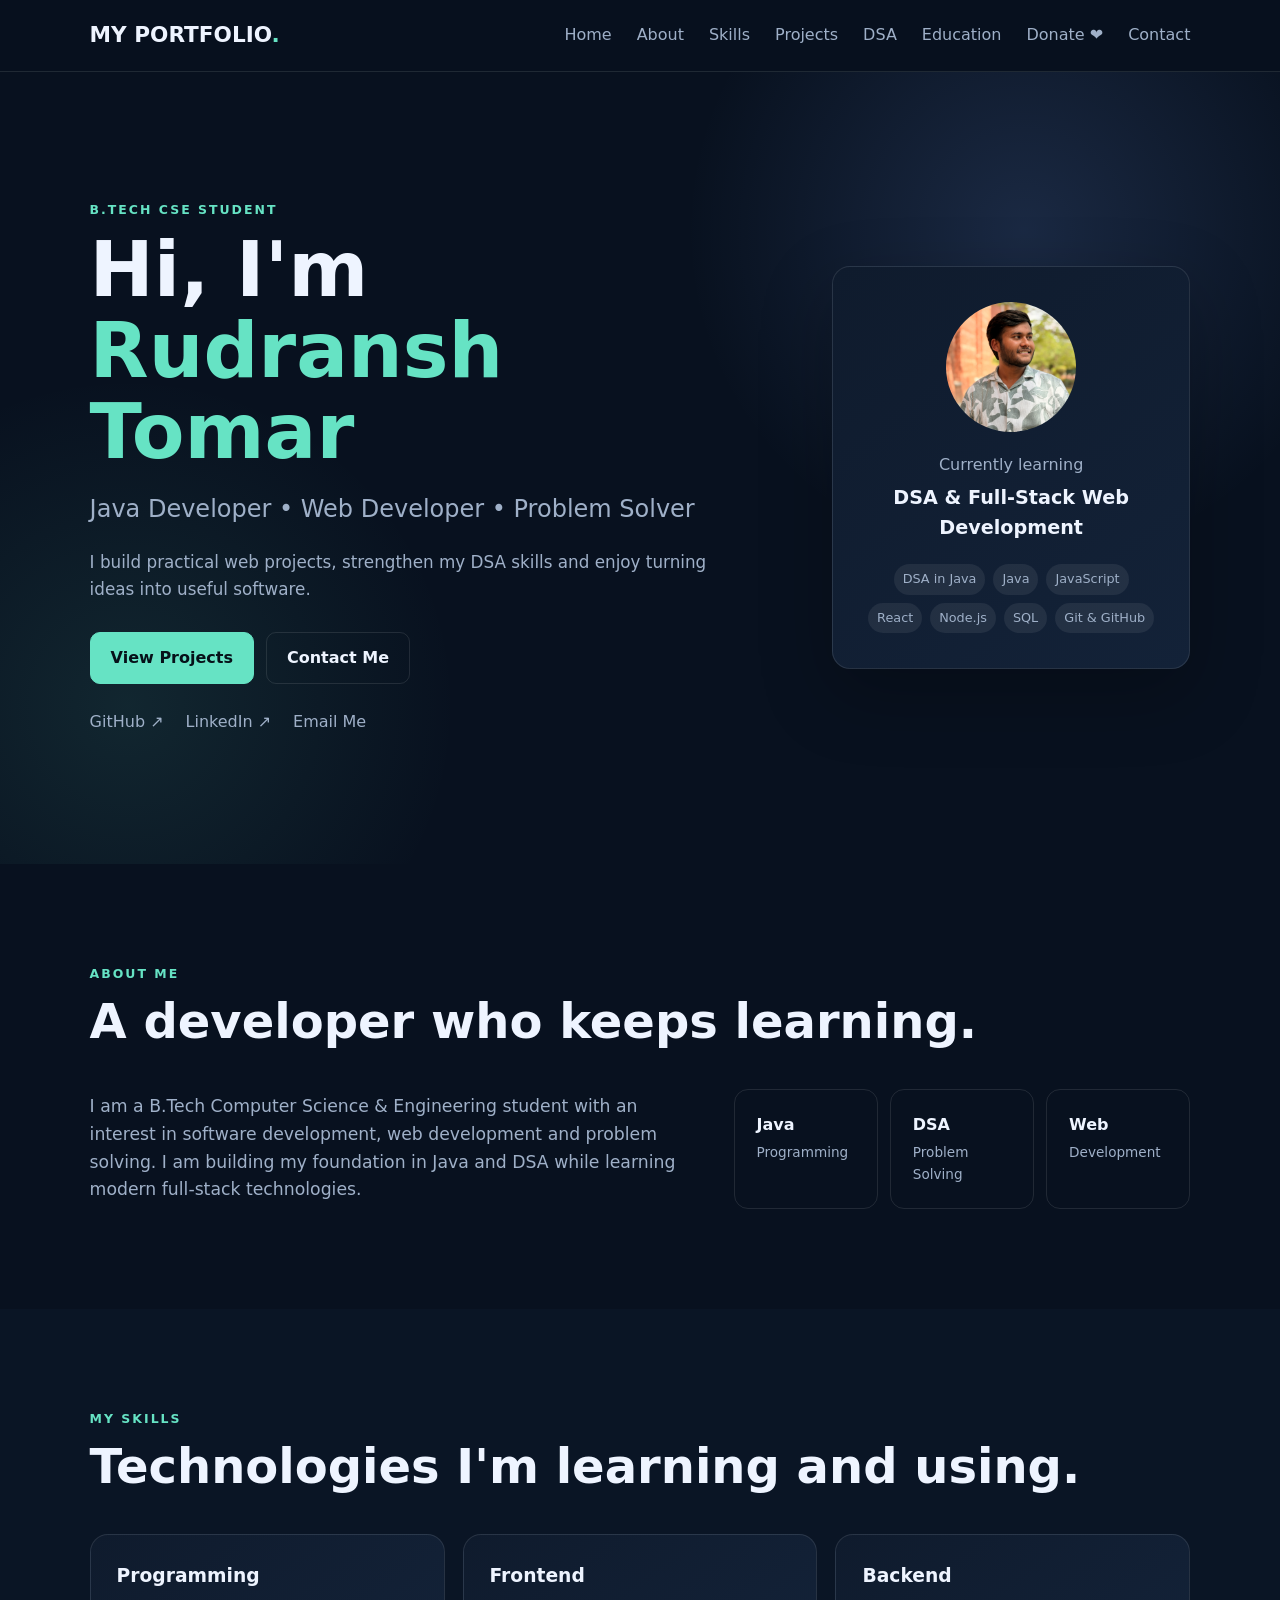
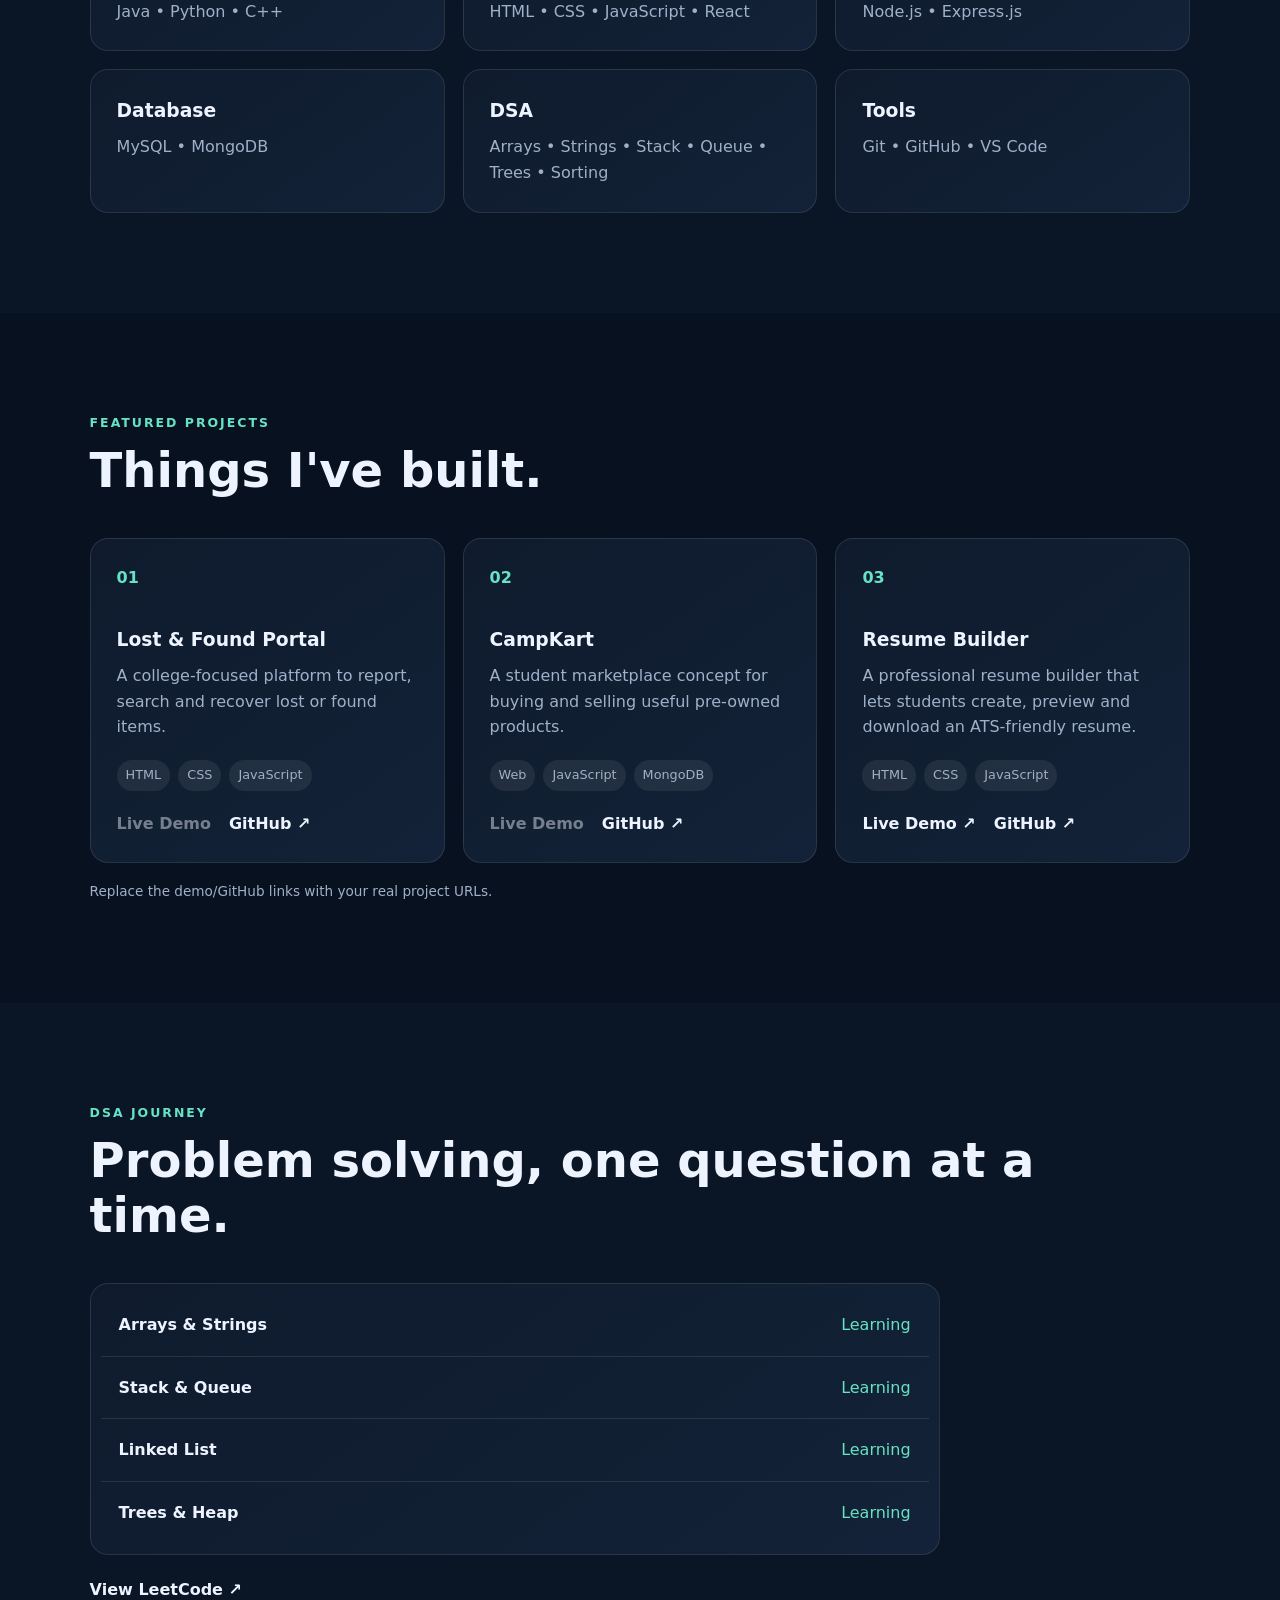
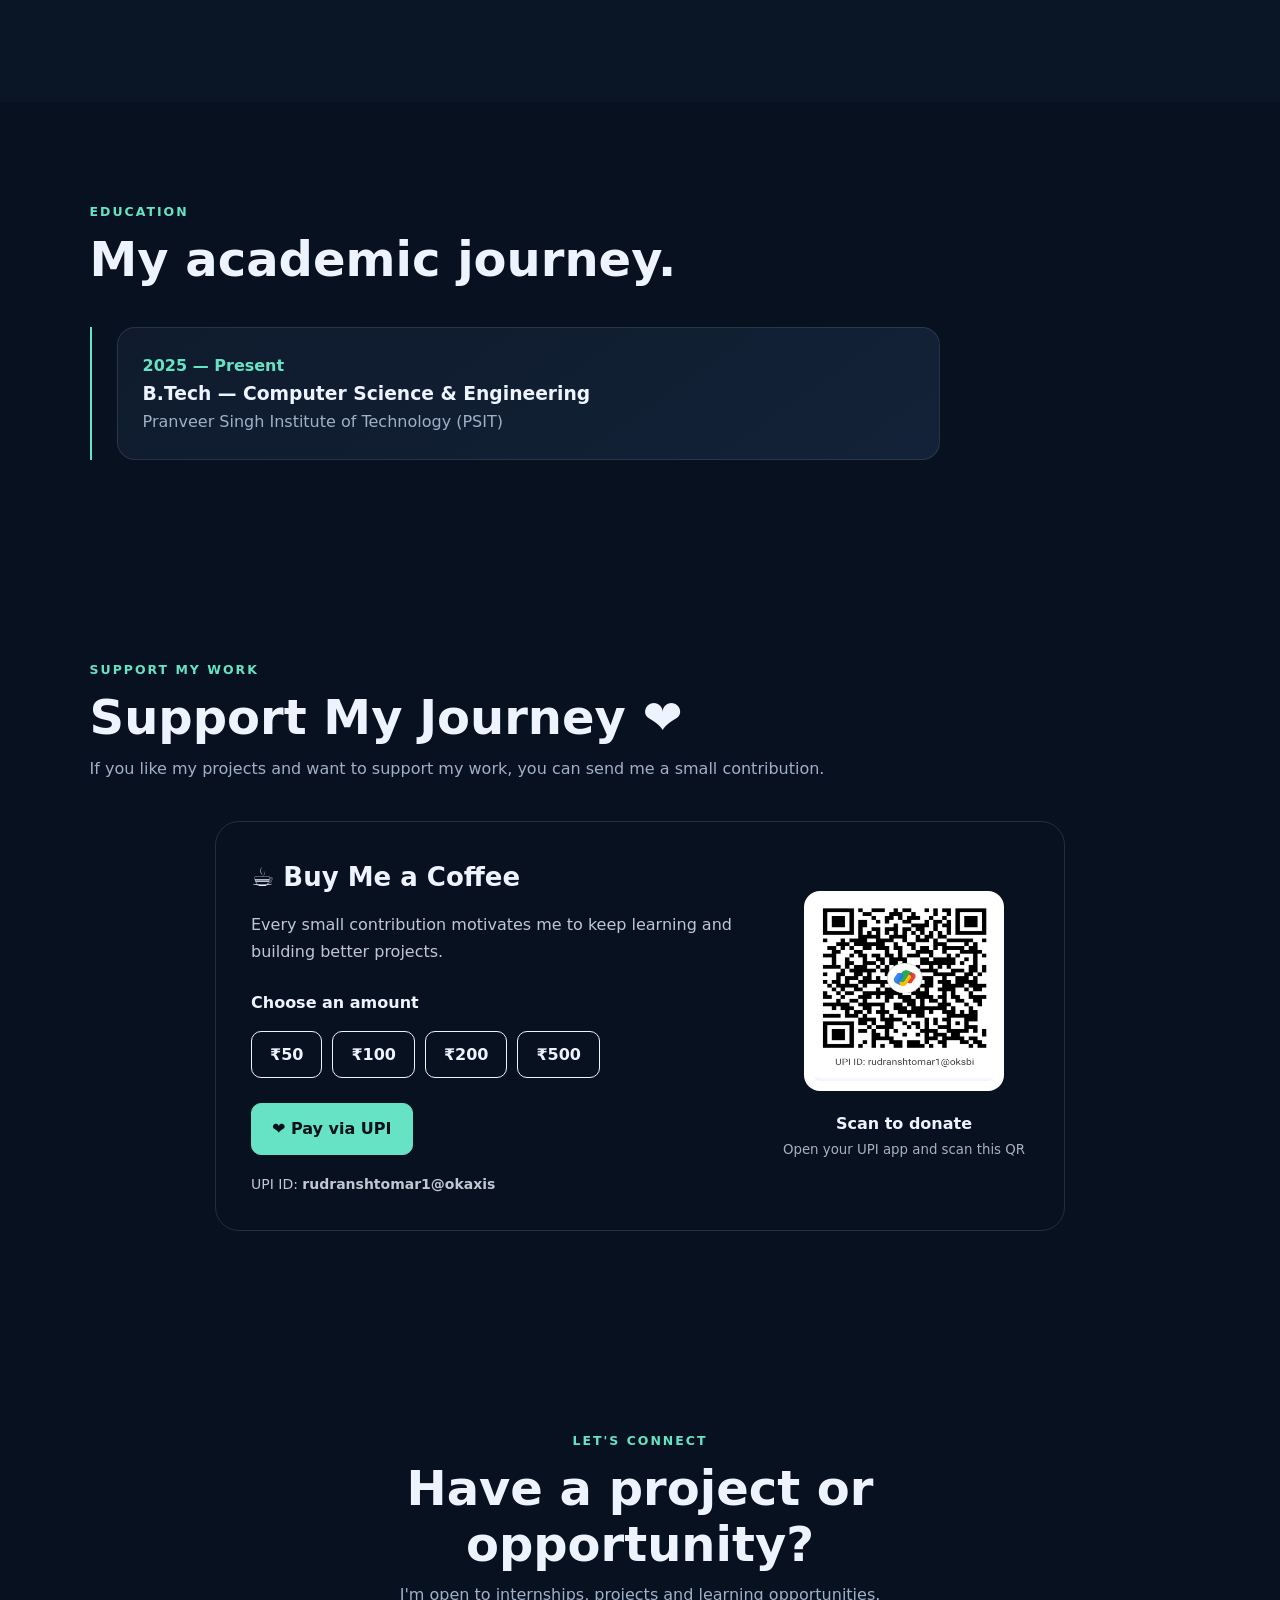
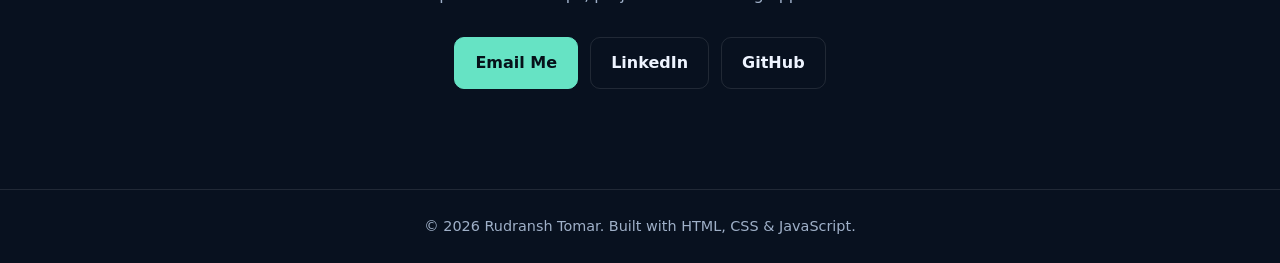
==== index.html @ ca568c41 "Update index.html update portfolio" ====
<!DOCTYPE html>
<html lang="en">

<head>
  <meta charset="UTF-8">
  <meta name="viewport" content="width=device-width, initial-scale=1.0">
  <title>Rudransh Tomar | CSE Student & Web Developer</title>
  <meta name="description"
    content="Rudransh Tomar - CSE student, Java programmer and aspiring full-stack web developer.">
  <link rel="stylesheet" href="style.css">
</head>

<body>
  <header class="navbar">
    <a class="logo" href="#home">MY PORTFOLIO<span>.</span></a>
    <button class="menu-btn" id="menuBtn" aria-label="Toggle menu">☰</button>
    <nav id="nav">
      <a href="#home">Home</a>
      <a href="#about">About</a>
      <a href="#skills">Skills</a>
      <a href="#projects">Projects</a>
      <a href="#dsa">DSA</a>
      <a href="#education">Education</a>
      <a href="#donate">Donate ❤️</a>
      <a href="#contact">Contact</a>
    </nav>
  </header>

  <main>
    <section id="home" class="hero">
      <div class="hero-content">
        <p class="eyebrow">B.Tech CSE Student</p>
        <h1>Hi, I'm <span>Rudransh Tomar</span></h1>
        <h2>Java Developer • Web Developer • Problem Solver</h2>
        <p class="hero-text">
          I build practical web projects, strengthen my DSA skills and enjoy turning ideas into useful software.
        </p>
        <div class="buttons">
          <a class="btn primary" href="#projects">View Projects</a>
          <a class="btn secondary" href="#contact">Contact Me</a>
        </div>
        <div class="socials">
          <a href="https://github.com/Rudranshtomar" target="_blank" rel="noopener">GitHub ↗</a>
          <a href="https://www.linkedin.com/in/rudransh-tomar-51a452392/" target="_blank" rel="noopener">LinkedIn ↗</a>
          <a href="mailto:2k25cse2510582@gmail.com">Email Me</a>
        </div>
      </div>
      <div class="hero-card">
        <div class="avatar">
          <img src="raj.JPG" alt="Rudransh Tomar">
        </div>

        <p>Currently learning</p>
        <strong>DSA & Full-Stack Web Development</strong>

        <div class="mini-tags">
          <span>DSA in Java</span>
          <span>Java</span>
          <span>JavaScript</span>
          <span>React</span>
          <span>Node.js</span>
          <span>SQL</span>
          <span>Git & GitHub</span>
        </div>
    </section>

    <section id="about" class="section">
      <div class="section-title">
        <p class="eyebrow">About Me</p>
        <h2>A developer who keeps learning.</h2>
      </div>
      <div class="about-grid">
        <p>
          I am a B.Tech Computer Science & Engineering student with an interest in software development,
          web development and problem solving. I am building my foundation in Java and DSA while learning
          modern full-stack technologies.
        </p>
        <div class="stats">
          <div><strong>Java</strong><span>Programming</span></div>
          <div><strong>DSA</strong><span>Problem Solving</span></div>
          <div><strong>Web</strong><span>Development</span></div>
        </div>
      </div>
    </section>

    <section id="skills" class="section alt">
      <div class="section-title">
        <p class="eyebrow">My Skills</p>
        <h2>Technologies I'm learning and using.</h2>
      </div>
      <div class="skill-grid">
        <article class="skill-card">
          <h3>Programming</h3>
          <p>Java • Python • C++</p>
        </article>
        <article class="skill-card">
          <h3>Frontend</h3>
          <p>HTML • CSS • JavaScript • React</p>
        </article>
        <article class="skill-card">
          <h3>Backend</h3>
          <p>Node.js • Express.js</p>
        </article>
        <article class="skill-card">
          <h3>Database</h3>
          <p>MySQL • MongoDB</p>
        </article>
        <article class="skill-card">
          <h3>DSA</h3>
          <p>Arrays • Strings • Stack • Queue • Trees • Sorting</p>
        </article>
        <article class="skill-card">
          <h3>Tools</h3>
          <p>Git • GitHub • VS Code</p>
        </article>
      </div>
    </section>

    <section id="projects" class="section">
      <div class="section-title">
        <p class="eyebrow">Featured Projects</p>
        <h2>Things I've built.</h2>
      </div>
      <div class="project-grid">
        <article class="project-card">
          <div class="project-number">01</div>
          <h3>Lost & Found Portal</h3>
          <p>A college-focused platform to report, search and recover lost or found items.</p>
          <div class="tags"><span>HTML</span><span>CSS</span><span>JavaScript</span></div>
          <div class="project-links"><a href="#" class="disabled-link">Live Demo</a><a href="https://github.com/"
              target="_blank">GitHub ↗</a></div>
        </article>
        <article class="project-card">
          <div class="project-number">02</div>
          <h3>CampKart</h3>
          <p>A student marketplace concept for buying and selling useful pre-owned products.</p>
          <div class="tags"><span>Web</span><span>JavaScript</span><span>MongoDB</span></div>
          <div class="project-links"><a href="#" class="disabled-link">Live Demo</a><a href="https://github.com/"
              target="_blank">GitHub ↗</a></div>
        </article>
        <article class="project-card">
          <div class="project-number">03</div>
          <h3>Resume Builder</h3>
          <p>
            A professional resume builder that lets students create,
            preview and download an ATS-friendly resume.
          </p>
          <div class="tags">
            <span>HTML</span>
            <span>CSS</span>
            <span>JavaScript</span>
          </div>
          <div class="project-links">
            <a href="resume-builder/index.html" target="_blank">
              Live Demo ↗
            </a>
            <a href="https://github.com/Rudranshtomar/resume-builder/settings/pages" target="_blank" rel="noopener">
              GitHub ↗
            </a>
          </div>
        </article>
      </div>
      <p class="hint">Replace the demo/GitHub links with your real project URLs.</p>
    </section>

    <section id="dsa" class="section alt">
      <div class="section-title">
        <p class="eyebrow">DSA Journey</p>
        <h2>Problem solving, one question at a time.</h2>
      </div>
      <div class="dsa-box">
        <div class="dsa-item"><strong>Arrays & Strings</strong><span>Learning</span></div>
        <div class="dsa-item"><strong>Stack & Queue</strong><span>Learning</span></div>
        <div class="dsa-item"><strong>Linked List</strong><span>Learning</span></div>
        <div class="dsa-item"><strong>Trees & Heap</strong><span>Learning</span></div>
      </div>
      <a class="text-link" href="https://leetcode.com/" target="_blank" rel="noopener">View LeetCode ↗</a>
    </section>

    <section id="education" class="section">
      <div class="section-title">
        <p class="eyebrow">Education</p>
        <h2>My academic journey.</h2>
      </div>
      <div class="timeline">
        <div class="timeline-card">
          <span>2025 — Present</span>
          <h3>B.Tech — Computer Science & Engineering</h3>
          <p>Pranveer Singh Institute of Technology (PSIT)</p>
        </div>
      </div>
    </section>
    <section id="donate" class="section donate-section">
  <div class="section-title">
    <p class="eyebrow">Support My Work</p>
    <h2>Support My Journey ❤️</h2>
    <p>
      If you like my projects and want to support my work,
      you can send me a small contribution.
    </p>
  </div>

  <div class="donate-card">

    <div class="donate-content">
      <h3>☕ Buy Me a Coffee</h3>

      <p class="donate-message">
        Every small contribution motivates me to keep learning
        and building better projects.
      </p>

      <p class="amount-title">Choose an amount</p>

      <div class="amount-buttons">
        <a href="upi://pay?pa=rudranshtomar1@okaxis&pn=Rudransh%20Tomar&am=50&cu=INR">₹50</a>

        <a href="upi://pay?pa=rudranshtomar1@okaxis&pn=Rudransh%20Tomar&am=100&cu=INR">₹100</a>

        <a href="upi://pay?pa=rudranshtomar1@okaxis&pn=Rudransh%20Tomar&am=200&cu=INR">₹200</a>

        <a href="upi://pay?pa=rudranshtomar1@okaxis&pn=Rudransh%20Tomar&am=500&cu=INR">₹500</a>
      </div>

      <a class="btn primary donate-main"
         href="upi://pay?pa=rudranshtomar1@okaxis&pn=Rudransh%20Tomar&cu=INR">
        ❤️ Pay via UPI
      </a>

      <p class="upi-text">
        UPI ID:
        <strong>rudranshtomar1@okaxis</strong>
      </p>
    </div>

    <div class="qr-container">
      <img src="qr.png" alt="Rudransh Tomar UPI QR Code">

      <p>Scan to donate</p>
      <small>Open your UPI app and scan this QR</small>
    </div>

  </div>
</section>
    <section id="contact" class="section contact">
      <div class="section-title">
        <p class="eyebrow">Let's Connect</p>
        <h2>Have a project or opportunity?</h2>
        <p>I'm open to internships, projects and learning opportunities.</p>
      </div>
      <div class="contact-buttons">
        <a class="btn primary" href="mailto:2k25cse2510582@gmail.com">Email Me</a>
        <a class="btn secondary" href="https://www.linkedin.com/in/rudransh-tomar-51a452392/" target="_blank"
          rel="noopener">LinkedIn</a>
        <a class="btn secondary" href="https://github.com/Rudranshtomar" target="_blank" rel="noopener">GitHub</a>
      </div>
    </section>
  </main>

  <footer>
    <p>© <span id="year"></span> Rudransh Tomar. Built with HTML, CSS & JavaScript.</p>
  </footer>

  <script src="script.js"></script>
</body>

</html>
---- style.css ----
* {
  margin: 0;
  padding: 0;
  box-sizing: border-box;
}

:root {
  --bg: #08111f;
  --surface: #0f1b2d;
  --surface-2: #132238;
  --text: #eef4ff;
  --muted: #9fb0c8;
  --accent: #66e3c4;
  --accent-2: #7aa7ff;
  --border: rgba(255,255,255,.10);
}

html { scroll-behavior: smooth; }

body {
  font-family: Inter, system-ui, -apple-system, Segoe UI, Roboto, Arial, sans-serif;
  background: var(--bg);
  color: var(--text);
  line-height: 1.6;
}

a { color: inherit; text-decoration: none; }

.navbar {
  position: sticky;
  top: 0;
  z-index: 10;
  display: flex;
  justify-content: space-between;
  align-items: center;
  padding: 18px 7%;
  background: rgba(8,17,31,.86);
  backdrop-filter: blur(12px);
  border-bottom: 1px solid var(--border);
}

.logo {
  font-size: 1.35rem;
  font-weight: 800;
}
.logo span { color: var(--accent); }

nav { display: flex; gap: 25px; }
nav a, .socials a { color: var(--muted); transition: .2s; }
nav a:hover, .socials a:hover, .text-link:hover { color: var(--accent); }

.menu-btn {
  display: none;
  border: 0;
  background: none;
  color: var(--text);
  font-size: 1.5rem;
}

.hero {
  min-height: 88vh;
  padding: 90px 7%;
  display: grid;
  grid-template-columns: 1.5fr .8fr;
  gap: 70px;
  align-items: center;
  background:
    radial-gradient(circle at 80% 20%, rgba(122,167,255,.16), transparent 28%),
    radial-gradient(circle at 10% 80%, rgba(102,227,196,.10), transparent 25%);
}

.eyebrow {
  color: var(--accent);
  text-transform: uppercase;
  letter-spacing: 2px;
  font-size: .78rem;
  font-weight: 800;
  margin-bottom: 10px;
}

h1 {
  font-size: clamp(2.7rem, 6vw, 5.5rem);
  line-height: 1.05;
  margin-bottom: 18px;
}
h1 span { color: var(--accent); }

.hero h2 {
  font-size: clamp(1.1rem, 2vw, 1.5rem);
  color: var(--muted);
  font-weight: 500;
}
.hero-text {
  max-width: 650px;
  color: var(--muted);
  margin: 20px 0 30px;
  font-size: 1.05rem;
}

.buttons, .contact-buttons, .socials {
  display: flex;
  flex-wrap: wrap;
  gap: 12px;
}

.btn {
  display: inline-block;
  padding: 12px 20px;
  border-radius: 10px;
  font-weight: 750;
  border: 1px solid var(--border);
}
.primary {
  background: var(--accent);
  color: #061119;
  border-color: var(--accent);
}
.secondary { background: transparent; }
.btn:hover { transform: translateY(-2px); }

.socials { margin-top: 25px; gap: 22px; }

.hero-card, .skill-card, .project-card, .timeline-card, .dsa-box {
  background: linear-gradient(145deg, var(--surface), var(--surface-2));
  border: 1px solid var(--border);
  border-radius: 18px;
}

.hero-card {
  padding: 35px;
  text-align: center;
  box-shadow: 0 25px 70px rgba(0,0,0,.25);
}
.avatar {
    width: 130px;
    height: 130px;
    margin: 0 auto 20px;
    border-radius: 50%;
    overflow: hidden;
}

.avatar img {
    width: 100%;
    height: 100%;
    object-fit: cover;
    display: block;
}
.hero-card p { color: var(--muted); }
.hero-card strong { display: block; margin: 5px 0 20px; font-size: 1.2rem; }

.mini-tags, .tags { display: flex; flex-wrap: wrap; gap: 8px; }
.mini-tags { justify-content: center; }
.mini-tags span, .tags span {
  padding: 5px 9px;
  border-radius: 999px;
  background: rgba(255,255,255,.07);
  color: var(--muted);
  font-size: .8rem;
}

.section {
  padding: 100px 7%;
  max-width: 1400px;
  margin: auto;
}
.alt {
  max-width: none;
  background: #0a1525;
}
.section-title { margin-bottom: 40px; }
.section-title h2 { font-size: clamp(2rem, 4vw, 3rem); line-height: 1.15; }
.section-title > p:last-child { color: var(--muted); margin-top: 10px; }

.about-grid {
  display: grid;
  grid-template-columns: 1.3fr 1fr;
  gap: 50px;
  align-items: center;
}
.about-grid > p { color: var(--muted); font-size: 1.08rem; }
.stats {
  display: grid;
  grid-template-columns: repeat(3,1fr);
  gap: 12px;
}
.stats div {
  padding: 22px;
  border: 1px solid var(--border);
  border-radius: 14px;
}
.stats strong, .stats span { display: block; }
.stats span { color: var(--muted); font-size: .85rem; margin-top: 5px; }

.skill-grid, .project-grid {
  display: grid;
  grid-template-columns: repeat(3,1fr);
  gap: 18px;
}
.skill-card, .project-card { padding: 26px; }
.skill-card h3, .project-card h3 { margin-bottom: 8px; }
.skill-card p, .project-card p { color: var(--muted); }

.project-number {
  color: var(--accent);
  font-weight: 900;
  margin-bottom: 35px;
}
.tags { margin: 20px 0; }
.project-links {
  display: flex;
  gap: 18px;
  font-weight: 700;
}
.project-links a:hover { color: var(--accent); }
.disabled-link { opacity: .45; cursor: not-allowed; }
.hint { color: var(--muted); font-size: .85rem; margin-top: 18px; }

.dsa-box { padding: 10px; max-width: 850px; }
.dsa-item {
  display: flex;
  justify-content: space-between;
  padding: 18px;
  border-bottom: 1px solid var(--border);
}
.dsa-item:last-child { border-bottom: 0; }
.dsa-item span { color: var(--accent); }
.text-link {
  display: inline-block;
  margin-top: 22px;
  font-weight: 800;
}

.timeline { border-left: 2px solid var(--accent); padding-left: 25px; max-width: 850px; }
.timeline-card { padding: 25px; }
.timeline-card span { color: var(--accent); font-weight: 700; }
.timeline-card p { color: var(--muted); }

.contact { text-align: center; }
.contact .section-title { max-width: 700px; margin: 0 auto 30px; }
.contact-buttons { justify-content: center; }

footer {
  text-align: center;
  padding: 25px 7%;
  color: var(--muted);
  border-top: 1px solid var(--border);
  font-size: .9rem;
}

@media (max-width: 850px) {
  .hero, .about-grid { grid-template-columns: 1fr; }
  .hero { padding-top: 65px; }
  .skill-grid, .project-grid { grid-template-columns: 1fr 1fr; }
  nav { gap: 15px; }
}

@media (max-width: 650px) {
  .navbar { padding: 16px 5%; }
  .menu-btn { display: block; }
  nav {
    display: none;
    position: absolute;
    left: 5%;
    right: 5%;
    top: 65px;
    padding: 18px;
    flex-direction: column;
    background: var(--surface);
    border: 1px solid var(--border);
    border-radius: 14px;
  }
  nav.open { display: flex; }
  .hero, .section { padding-left: 5%; padding-right: 5%; }
  .skill-grid, .project-grid, .stats { grid-template-columns: 1fr; }
  h1 { font-size: 3rem; }
}
.donate-box {
  max-width: 600px;
  margin: 30px auto 0;
  padding: 30px;
  text-align: center;
  border: 1px solid rgba(255, 255, 255, 0.1);
  border-radius: 20px;
}

.donate-buttons {
  display: flex;
  justify-content: center;
  gap: 12px;
  flex-wrap: wrap;
  margin: 20px 0;
}

.donate-buttons a {
  text-decoration: none;
  padding: 10px 20px;
  border-radius: 10px;
  border: 1px solid currentColor;
  font-weight: 600;
}

.donate-main {
  display: inline-block;
  margin-top: 10px;
  text-decoration: none;
}

.upi-text {
  margin-top: 20px;
  font-size: 14px;
  opacity: 0.8;
}
.qr {
  width: 200px;
  height: 200px;
  display: block;
  margin: 20px auto;
  border-radius: 12px;
  background: white;
  padding: 10px;
}
/* =========================
   DONATE SECTION
========================= */

.donate-card {
  max-width: 850px;
  margin: 35px auto 0;
  padding: 35px;
  border-radius: 24px;
  display: grid;
  grid-template-columns: 1fr 250px;
  gap: 40px;
  align-items: center;
  border: 1px solid rgba(255, 255, 255, 0.12);
}

.donate-content h3 {
  font-size: 26px;
  margin-bottom: 12px;
}

.donate-message {
  line-height: 1.7;
  opacity: 0.8;
}

.amount-title {
  margin-top: 25px;
  font-weight: 600;
}

.amount-buttons {
  display: flex;
  flex-wrap: wrap;
  gap: 10px;
  margin: 15px 0 20px;
}

.amount-buttons a {
  text-decoration: none;
  padding: 10px 18px;
  border-radius: 10px;
  border: 1px solid currentColor;
  font-weight: 600;
  transition: 0.2s ease;
}

.amount-buttons a:hover {
  transform: translateY(-2px);
}

.donate-main {
  display: inline-block;
  margin-top: 5px;
  text-decoration: none;
}

.upi-text {
  margin-top: 18px;
  font-size: 14px;
  opacity: 0.8;
}

.qr-container {
  text-align: center;
}

.qr-container img {
  width: 200px;
  height: 200px;
  padding: 10px;
  background: white;
  border-radius: 16px;
}

.qr-container p {
  margin-top: 12px;
  font-weight: 600;
}

.qr-container small {
  opacity: 0.7;
}

/* Mobile */
@media (max-width: 700px) {

  .donate-card {
    grid-template-columns: 1fr;
    text-align: center;
    padding: 25px 18px;
  }

  .amount-buttons {
    justify-content: center;
  }

  .qr-container {
    order: -1;
  }

  .donate-main {
    margin-top: 10px;
  }
}
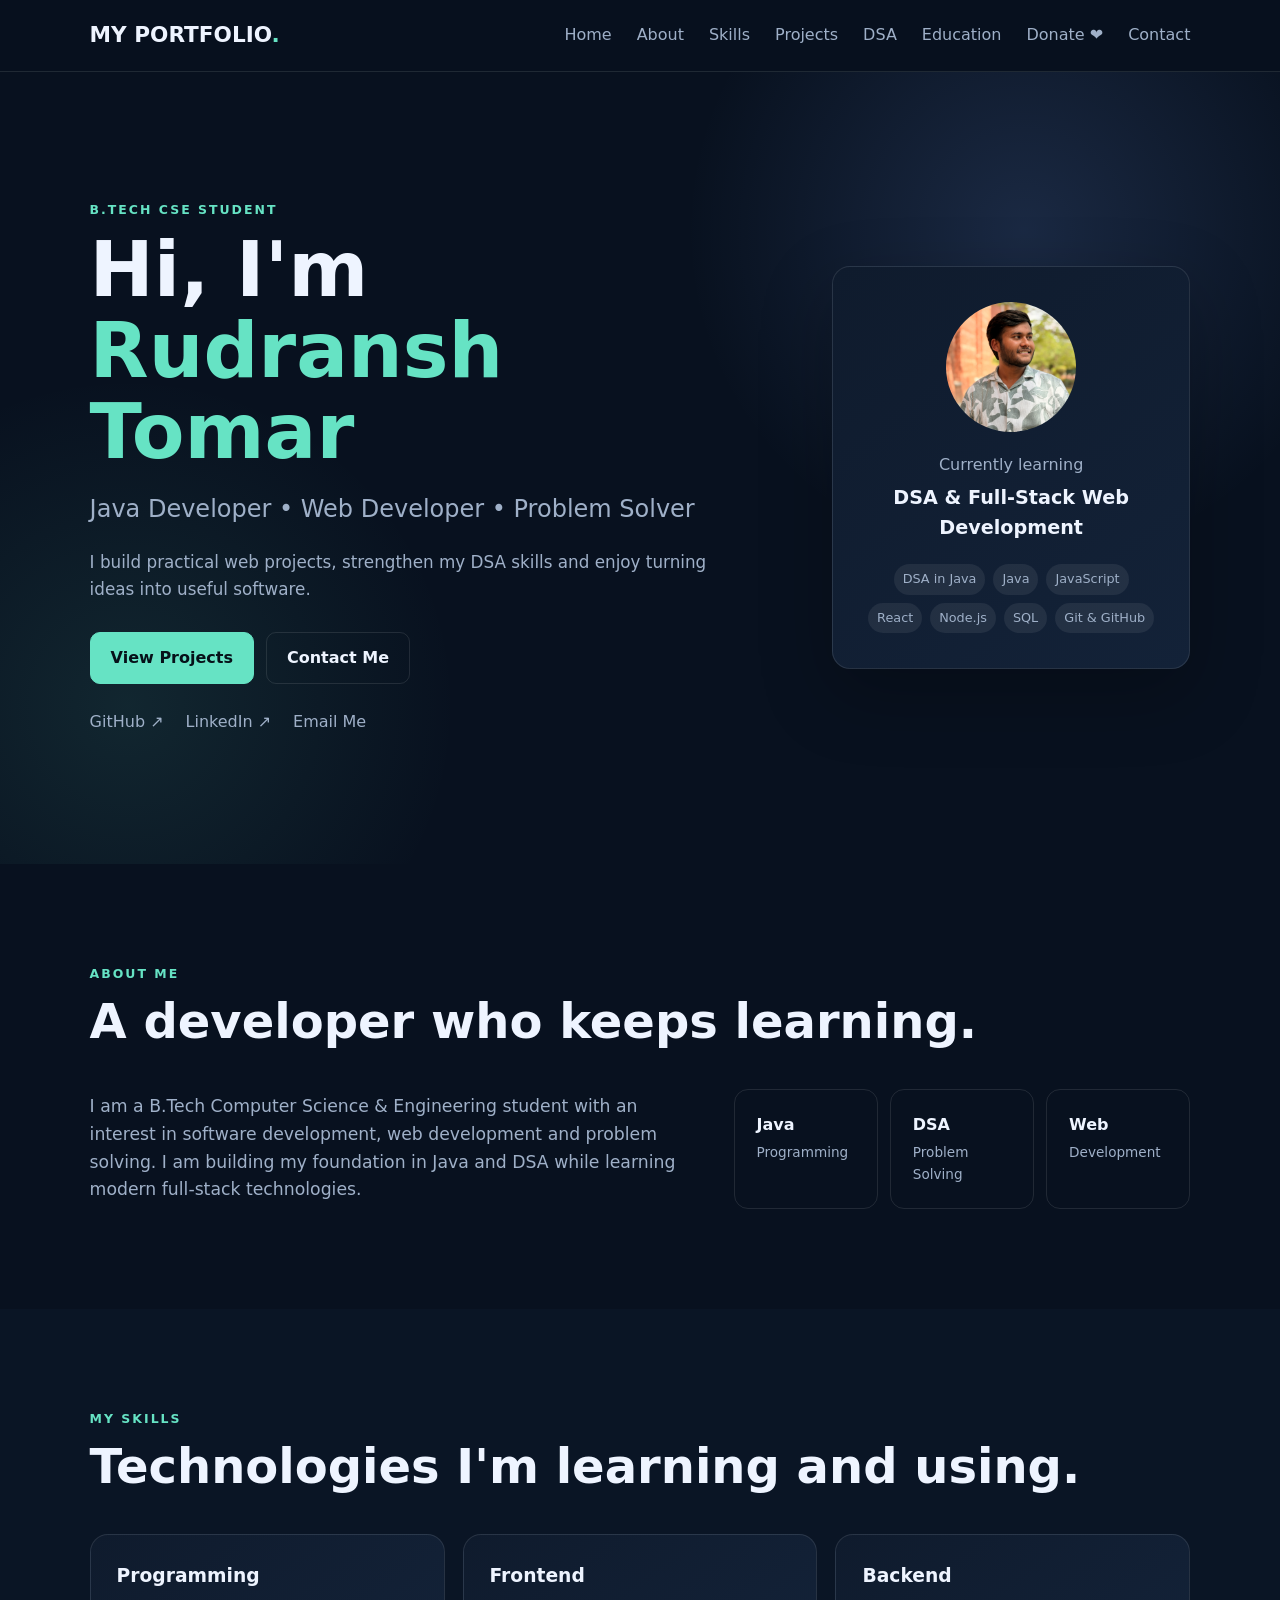
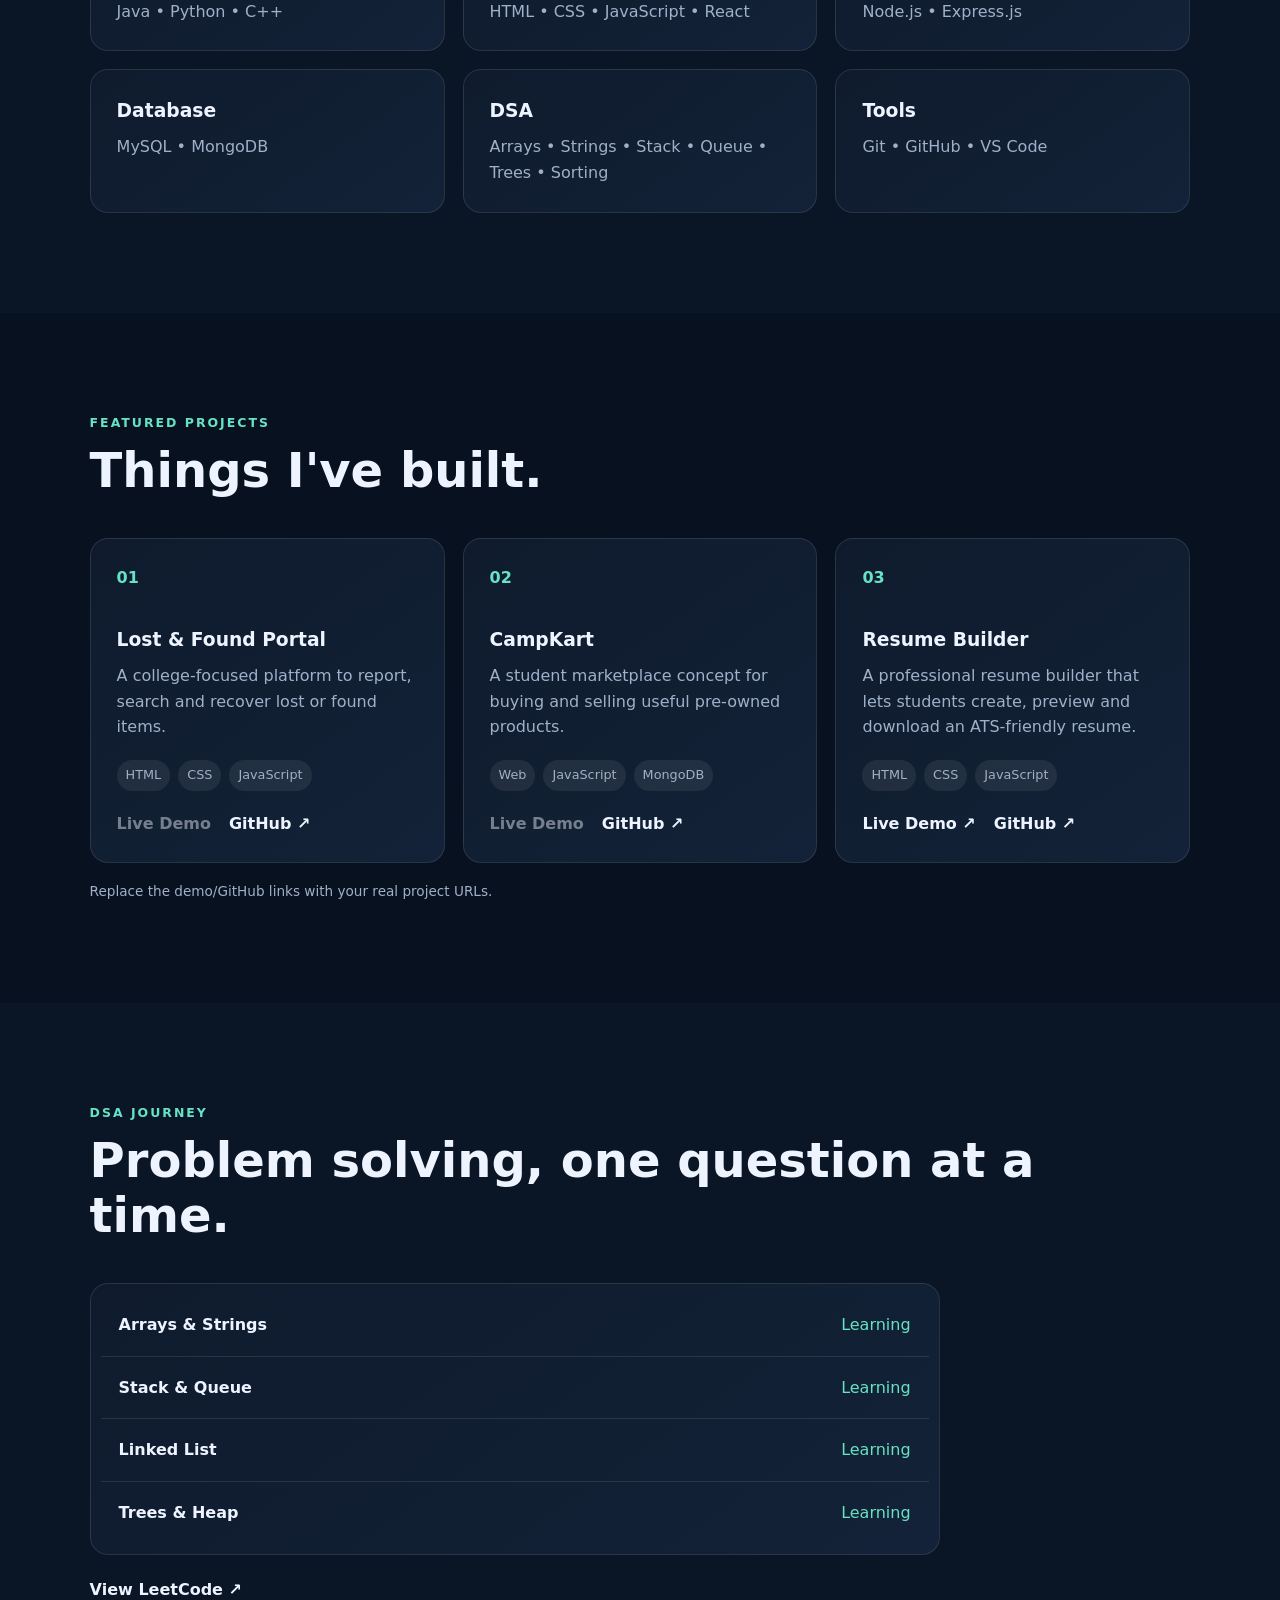
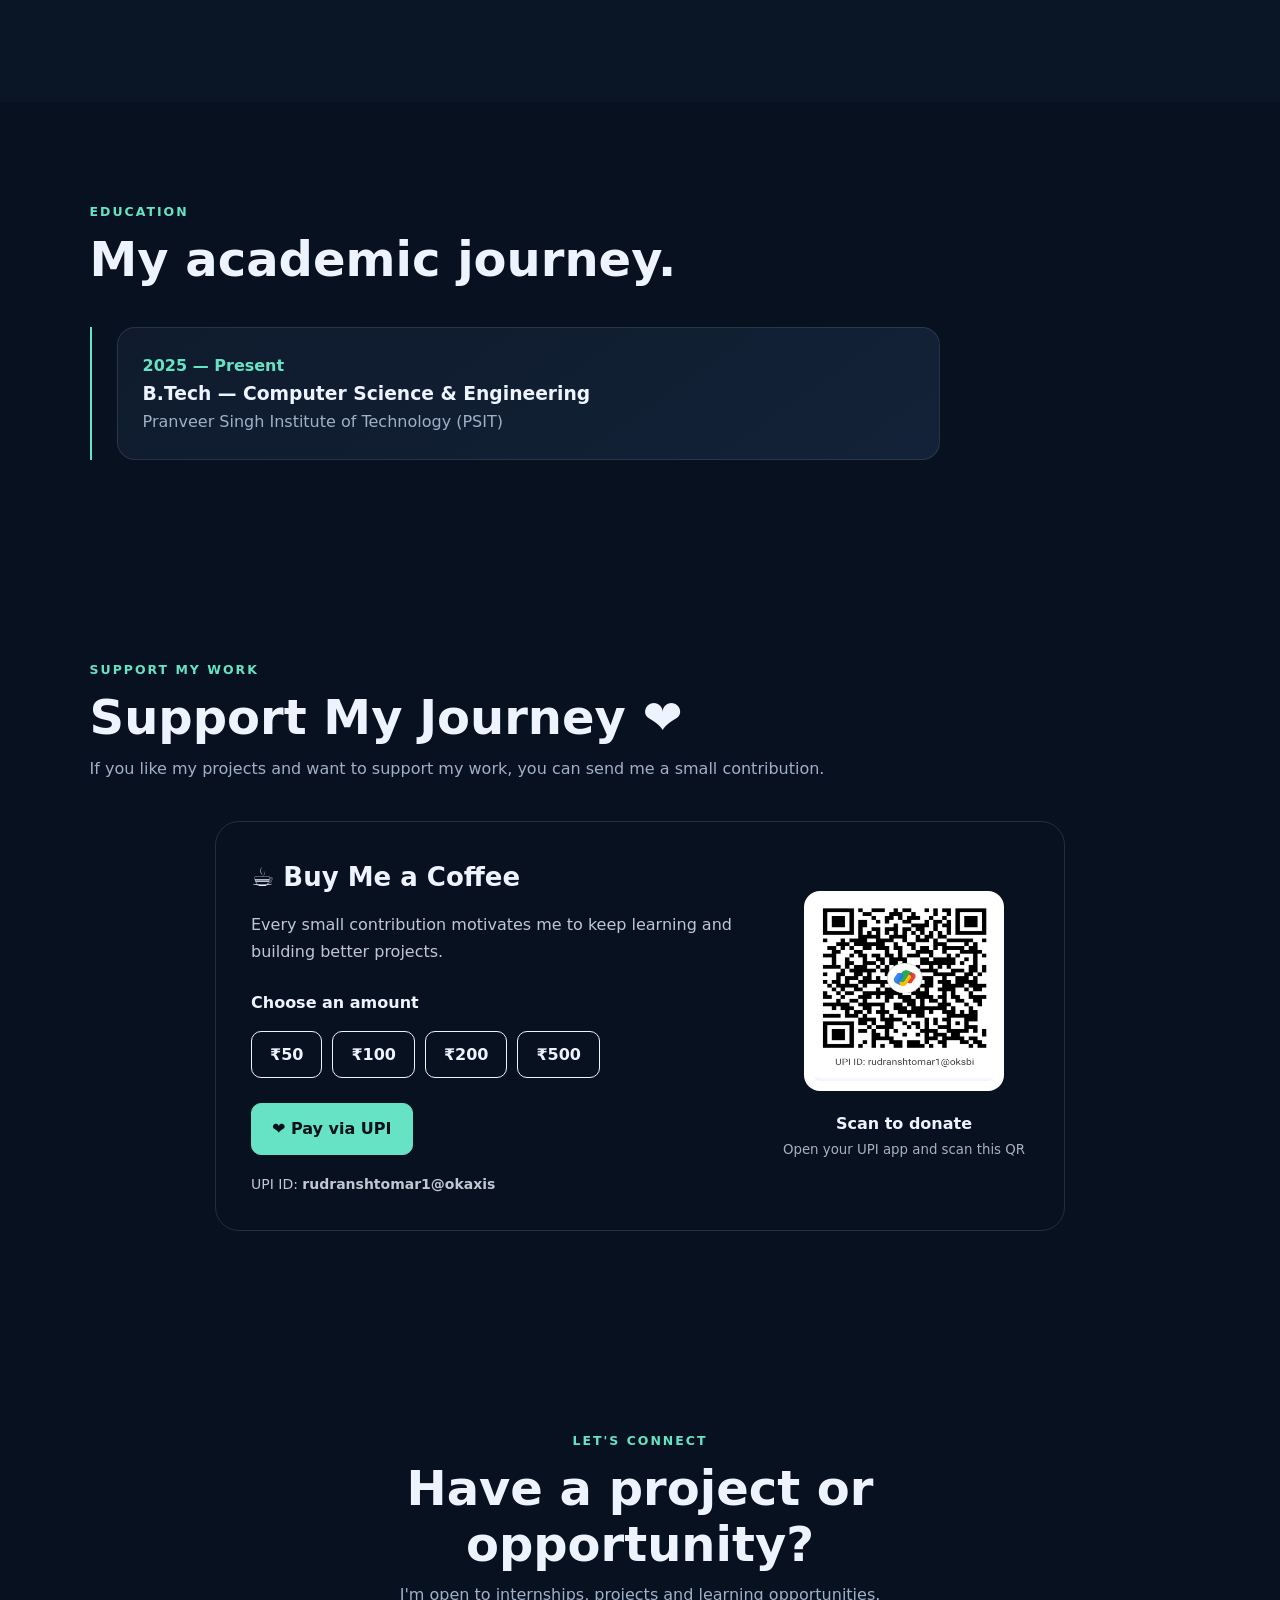
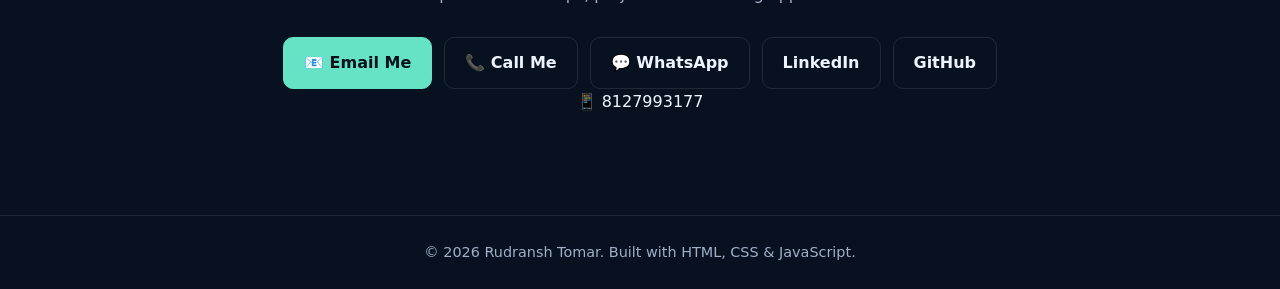
==== commit 4b3f7e7f: "Update index.html update portfolio" ====
--- a/index.html
+++ b/index.html
@@ -249,11 +249,31 @@
         <p>I'm open to internships, projects and learning opportunities.</p>
       </div>
       <div class="contact-buttons">
-        <a class="btn primary" href="mailto:2k25cse2510582@gmail.com">Email Me</a>
-        <a class="btn secondary" href="https://www.linkedin.com/in/rudransh-tomar-51a452392/" target="_blank"
-          rel="noopener">LinkedIn</a>
-        <a class="btn secondary" href="https://github.com/Rudranshtomar" target="_blank" rel="noopener">GitHub</a>
-      </div>
+  <a class="btn primary" href="mailto:2k25cse2510582@gmail.com">
+    📧 Email Me
+  </a>
+
+  <a class="btn secondary" href="tel:+918127993177">
+    📞 Call Me
+  </a>
+
+  <a class="btn secondary" href="https://wa.me/918127993177" target="_blank" rel="noopener">
+    💬 WhatsApp
+  </a>
+
+  <a class="btn secondary" href="https://www.linkedin.com/in/rudransh-tomar-51a452392/" target="_blank"
+    rel="noopener">
+    LinkedIn
+  </a>
+
+  <a class="btn secondary" href="https://github.com/Rudranshtomar" target="_blank" rel="noopener">
+    GitHub
+  </a>
+</div>
+
+<p class="phone-number">
+  📱 8127993177
+</p>
     </section>
   </main>
 
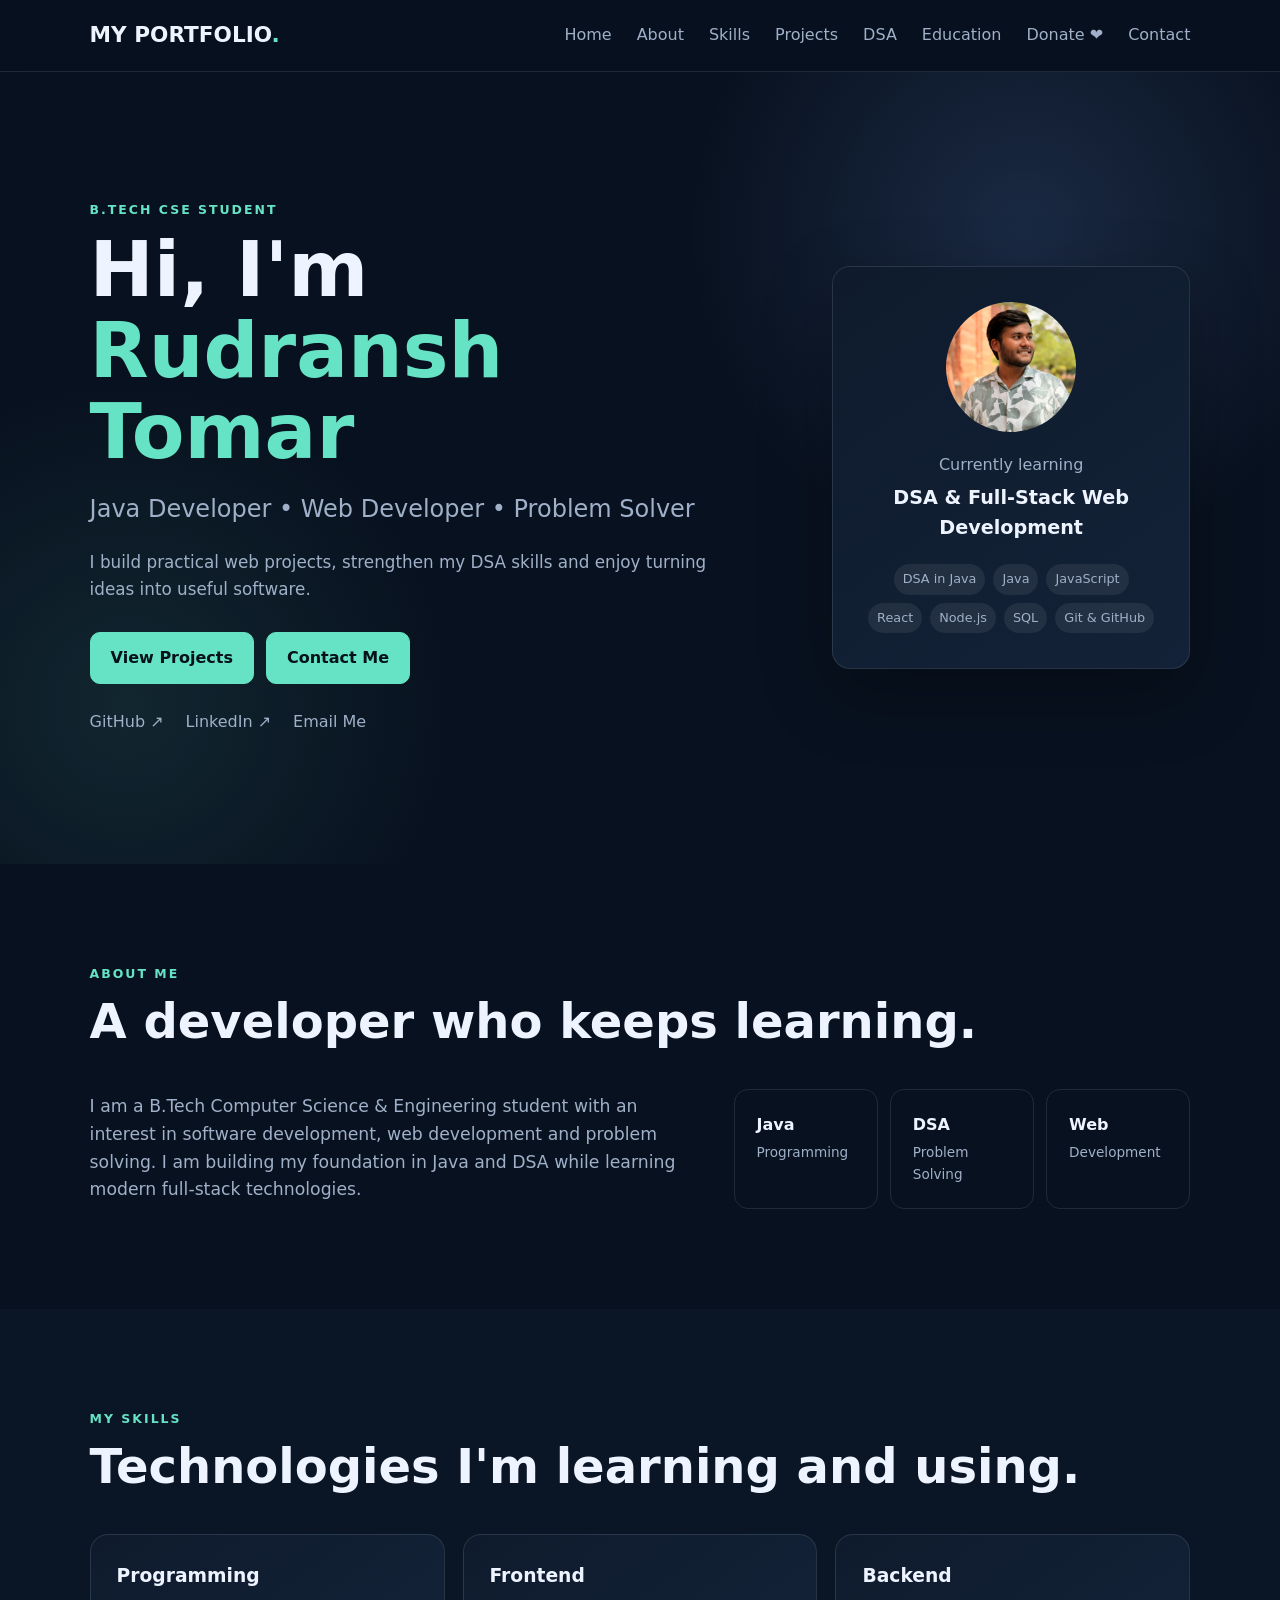
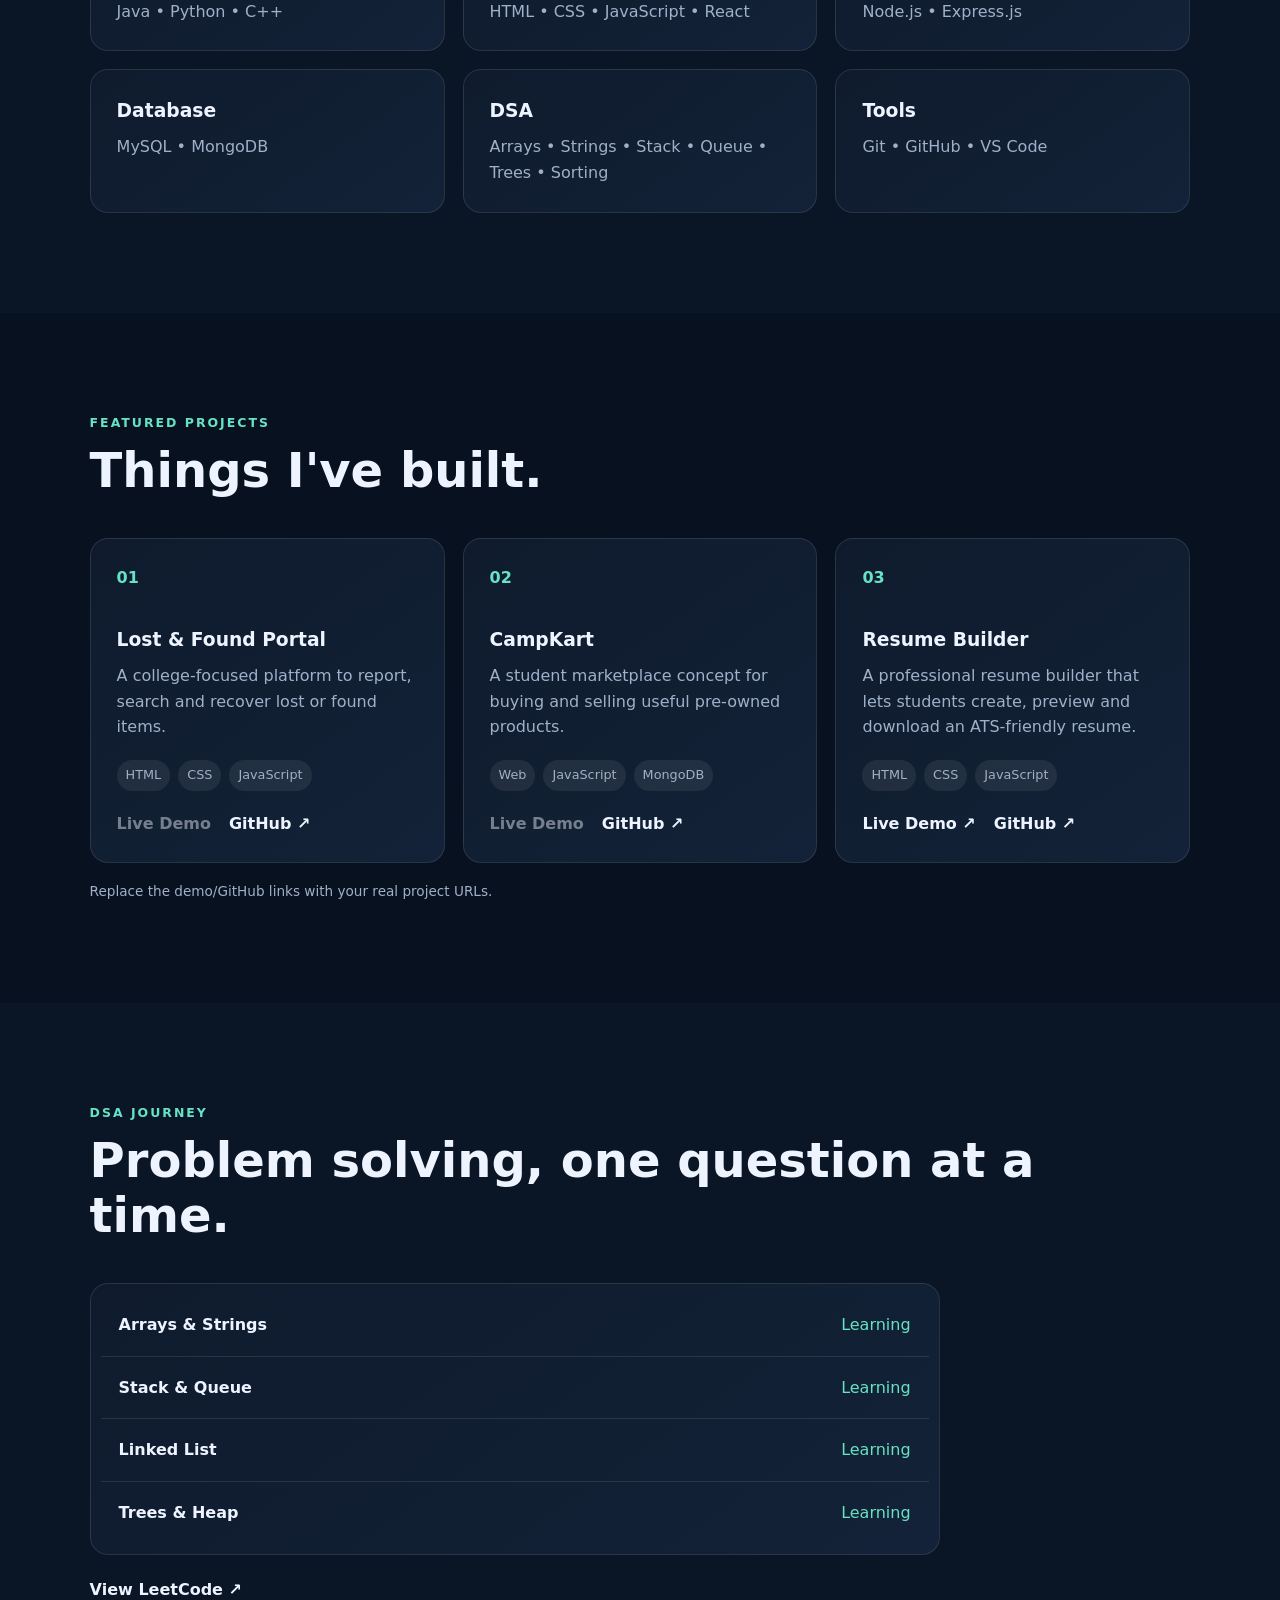
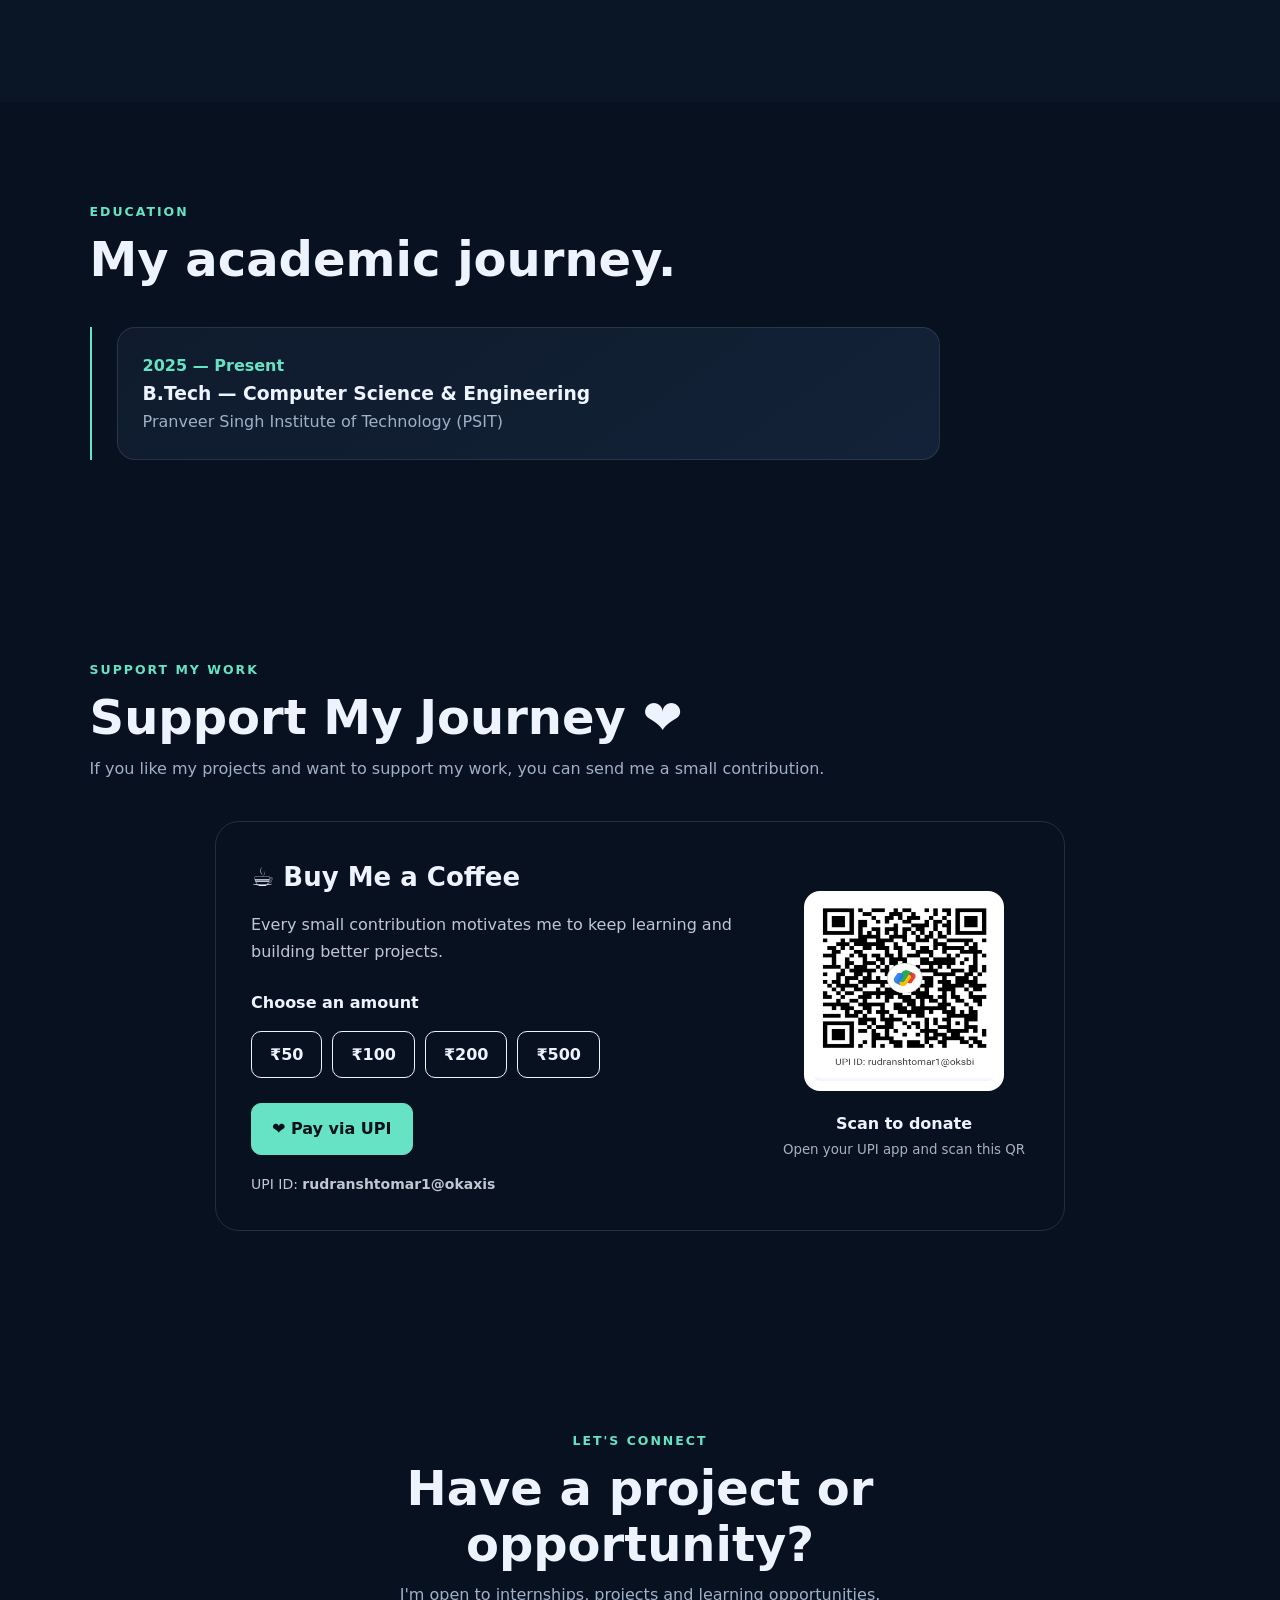
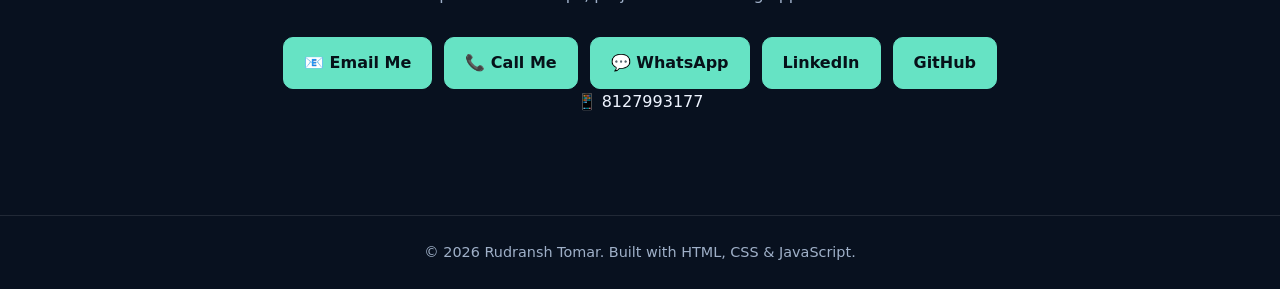
==== commit 9d98e9e5: "Update index.html update portfolio" ====
--- a/index.html
+++ b/index.html
@@ -37,7 +37,7 @@
         </p>
         <div class="buttons">
           <a class="btn primary" href="#projects">View Projects</a>
-          <a class="btn secondary" href="#contact">Contact Me</a>
+          <a class="btn primary" href="#contact">Contact Me</a>
         </div>
         <div class="socials">
           <a href="https://github.com/Rudranshtomar" target="_blank" rel="noopener">GitHub ↗</a>
@@ -253,20 +253,20 @@
     📧 Email Me
   </a>
 
-  <a class="btn secondary" href="tel:+918127993177">
+  <a class="btn primary" href="tel:+918127993177">
     📞 Call Me
   </a>
 
-  <a class="btn secondary" href="https://wa.me/918127993177" target="_blank" rel="noopener">
+  <a class="btn primary" href="https://wa.me/918127993177" target="_blank" rel="noopener">
     💬 WhatsApp
   </a>
 
-  <a class="btn secondary" href="https://www.linkedin.com/in/rudransh-tomar-51a452392/" target="_blank"
+  <a class="btn primary" href="https://www.linkedin.com/in/rudransh-tomar-51a452392/" target="_blank"
     rel="noopener">
     LinkedIn
   </a>
 
-  <a class="btn secondary" href="https://github.com/Rudranshtomar" target="_blank" rel="noopener">
+  <a class="btn primary" href="https://github.com/Rudranshtomar" target="_blank" rel="noopener">
     GitHub
   </a>
 </div>
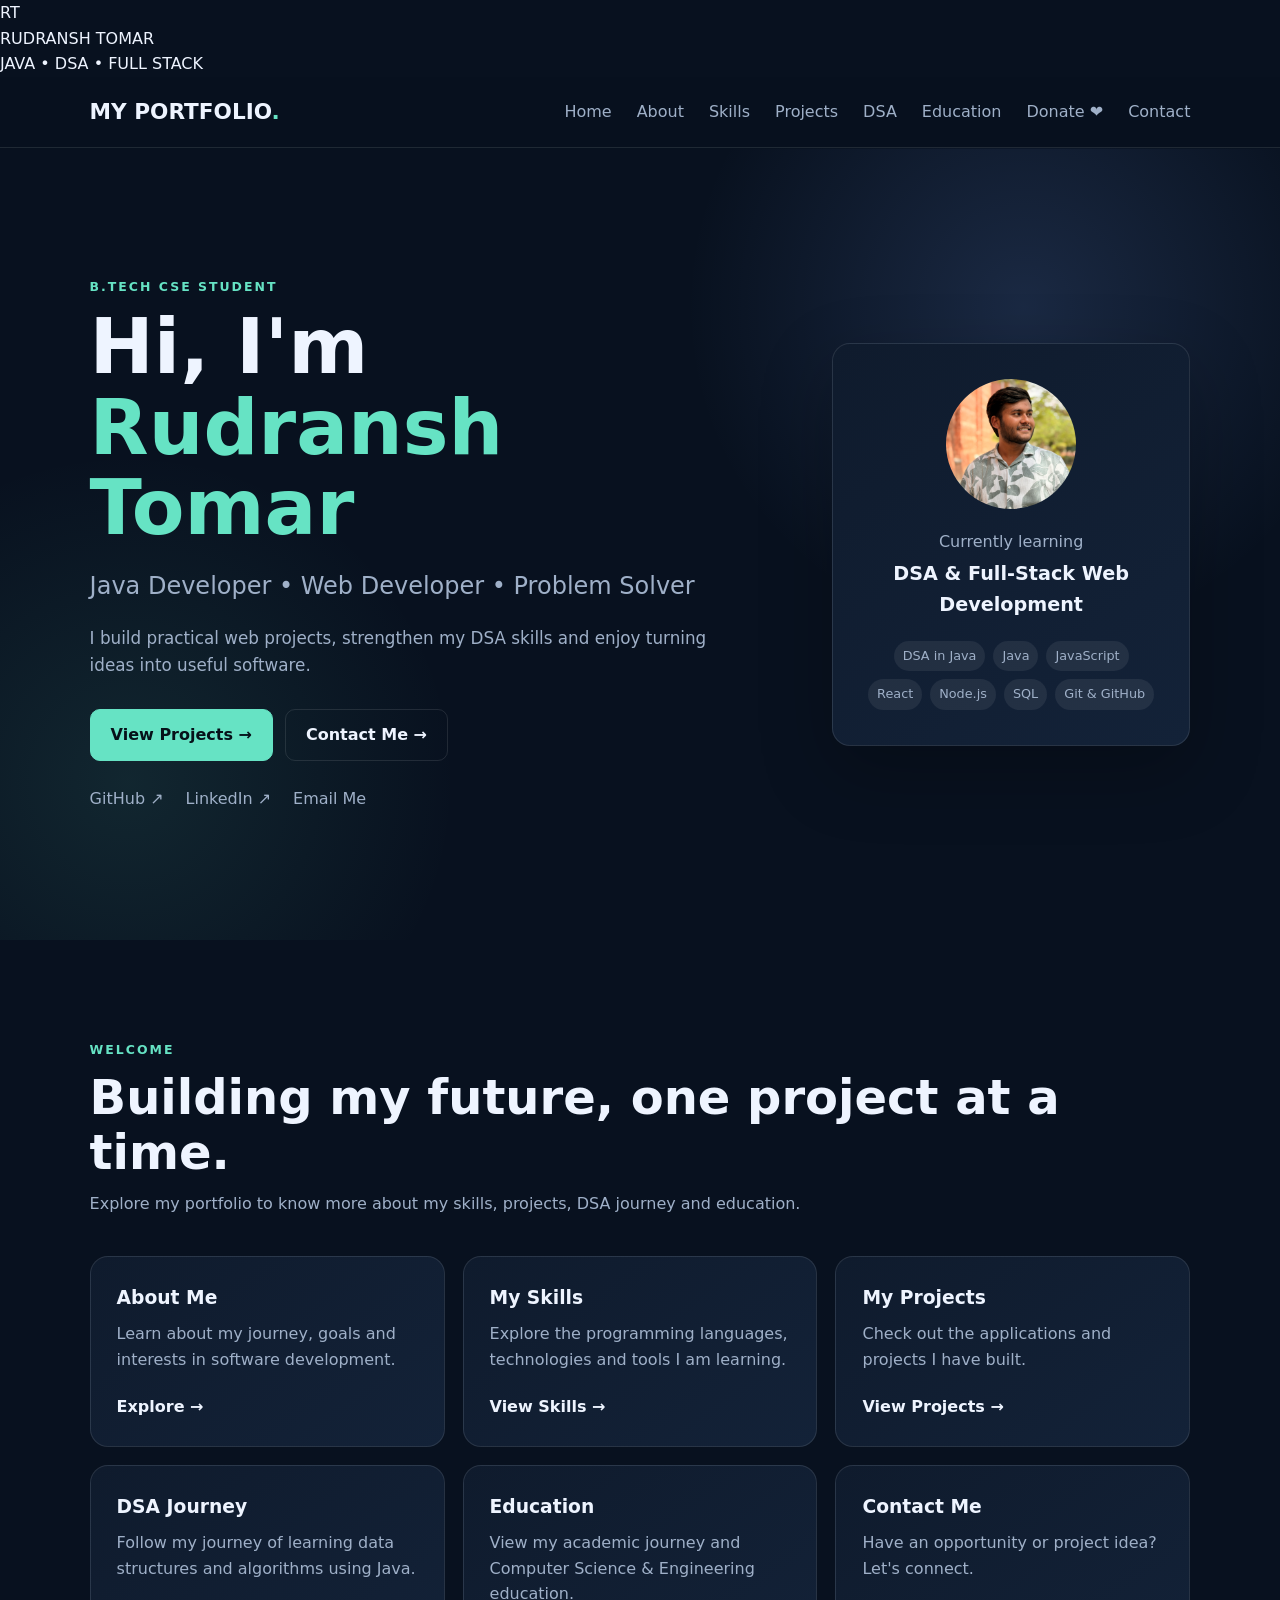
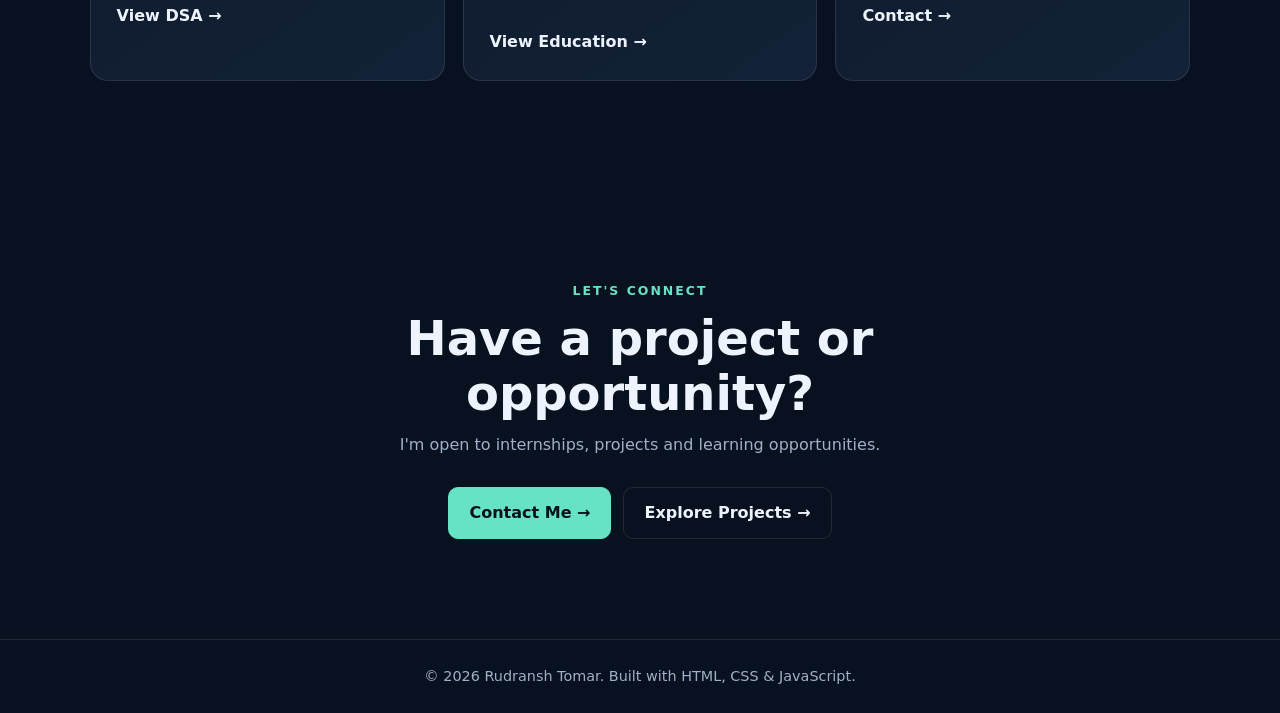
==== commit 2421c362: "Update index.html update portfolio" ====
--- a/index.html
+++ b/index.html
@@ -2,286 +2,517 @@
 <html lang="en">
 
 <head>
-  <meta charset="UTF-8">
-  <meta name="viewport" content="width=device-width, initial-scale=1.0">
-  <title>Rudransh Tomar | CSE Student & Web Developer</title>
-  <meta name="description"
-    content="Rudransh Tomar - CSE student, Java programmer and aspiring full-stack web developer.">
-  <link rel="stylesheet" href="style.css">
+    <meta charset="UTF-8">
+    <meta name="viewport" content="width=device-width, initial-scale=1.0">
+
+    <title>Rudransh Tomar | CSE Student & Web Developer</title>
+
+    <meta name="description"
+        content="Rudransh Tomar - CSE student, Java programmer and aspiring full-stack web developer.">
+
+    <link rel="stylesheet" href="style.css">
 </head>
 
 <body>
-  <header class="navbar">
-    <a class="logo" href="#home">MY PORTFOLIO<span>.</span></a>
-    <button class="menu-btn" id="menuBtn" aria-label="Toggle menu">☰</button>
+
+    <!-- =====================================================
+         VIP 3D INTRO LOADER
+    ====================================================== -->
+
+    <div id="intro-loader">
+
+        <div class="vip-intro">
+
+            <!-- Floating particles -->
+            <div class="particles">
+                <i></i>
+                <i></i>
+                <i></i>
+                <i></i>
+                <i></i>
+                <i></i>
+                <i></i>
+                <i></i>
+                <i></i>
+                <i></i>
+                <i></i>
+                <i></i>
+            </div>
+
+            <!-- 3D Logo -->
+            <div class="vip-logo">
+
+                <div class="logo-ring ring-a"></div>
+                <div class="logo-ring ring-b"></div>
+                <div class="logo-ring ring-c"></div>
+
+                <div class="logo-letter">
+                    RT
+                </div>
+
+            </div>
+
+            <!-- Name -->
+            <div class="vip-title">
+                RUDRANSH <span>TOMAR</span>
+            </div>
+
+            <div class="vip-line"></div>
+
+            <div class="vip-subtitle">
+                JAVA • DSA • FULL STACK
+            </div>
+
+            <!-- Loading -->
+            <div class="vip-loading">
+                <span></span>
+            </div>
+
+        </div>
+
+    </div>
+
+
+    <!-- =====================================================
+         NAVBAR
+    ====================================================== -->
+
+    <header class="navbar">
+
+    <a class="logo" href="index.html">
+        MY PORTFOLIO<span>.</span>
+    </a>
+
+    <button class="menu-btn" id="menuBtn">☰</button>
+
     <nav id="nav">
-      <a href="#home">Home</a>
-      <a href="#about">About</a>
-      <a href="#skills">Skills</a>
-      <a href="#projects">Projects</a>
-      <a href="#dsa">DSA</a>
-      <a href="#education">Education</a>
-      <a href="#donate">Donate ❤️</a>
-      <a href="#contact">Contact</a>
+        <a href="index.html">Home</a>
+        <a href="about.html">About</a>
+        <a href="skills.html">Skills</a>
+        <a href="projects.html">Projects</a>
+        <a href="dsa.html">DSA</a>
+        <a href="education.html">Education</a>
+        <a href="donate.html">Donate ❤️</a>
+        <a href="contact.html">Contact</a>
     </nav>
-  </header>
-
-  <main>
-    <section id="home" class="hero">
-      <div class="hero-content">
-        <p class="eyebrow">B.Tech CSE Student</p>
-        <h1>Hi, I'm <span>Rudransh Tomar</span></h1>
-        <h2>Java Developer • Web Developer • Problem Solver</h2>
-        <p class="hero-text">
-          I build practical web projects, strengthen my DSA skills and enjoy turning ideas into useful software.
+
+</header>
+
+
+        <!-- Mobile menu -->
+
+        <button
+            class="menu-btn"
+            id="menuBtn"
+            aria-label="Open navigation menu">
+
+            ☰
+
+        </button>
+
+    </header>
+
+
+    <!-- =====================================================
+         MAIN HOME PAGE
+    ====================================================== -->
+
+    <main>
+
+
+        <!-- =================================================
+             HERO
+        ================================================== -->
+
+        <section class="hero">
+
+            <!-- LEFT SIDE -->
+
+            <div class="hero-content">
+
+                <p class="eyebrow">
+                    B.Tech CSE Student
+                </p>
+
+
+                <h1>
+
+                    Hi, I'm
+
+                    <span>
+                        Rudransh Tomar
+                    </span>
+
+                </h1>
+
+
+                <h2>
+                    Java Developer • Web Developer • Problem Solver
+                </h2>
+
+
+                <p class="hero-text">
+
+                    I build practical web projects, strengthen my
+                    DSA skills and enjoy turning ideas into useful
+                    software.
+
+                </p>
+
+
+                <!-- Buttons -->
+
+                <div class="buttons">
+
+                    <a
+                        class="btn primary"
+                        href="projects.html">
+
+                        View Projects →
+
+                    </a>
+
+
+                    <a
+                        class="btn secondary"
+                        href="contact.html">
+
+                        Contact Me →
+
+                    </a>
+
+                </div>
+
+
+                <!-- Social Links -->
+
+                <div class="socials">
+
+                    <a
+                        href="https://github.com/Rudranshtomar"
+                        target="_blank"
+                        rel="noopener">
+
+                        GitHub ↗
+
+                    </a>
+
+
+                    <a
+                        href="https://www.linkedin.com/in/rudransh-tomar-51a452392/"
+                        target="_blank"
+                        rel="noopener">
+
+                        LinkedIn ↗
+
+                    </a>
+
+
+                    <a
+                        href="mailto:2k25cse2510582@gmail.com">
+
+                        Email Me
+
+                    </a>
+
+                </div>
+
+            </div>
+
+
+            <!-- =================================================
+                 RIGHT 3D PROFILE CARD
+            ================================================== -->
+
+            <div class="hero-card">
+
+                <!-- Profile Image -->
+
+                <div class="avatar">
+
+                    <img
+                        src="raj.JPG"
+                        alt="Rudransh Tomar">
+
+                </div>
+
+
+                <p>
+                    Currently learning
+                </p>
+
+
+                <strong>
+                    DSA & Full-Stack Web Development
+                </strong>
+
+
+                <!-- Skills -->
+
+                <div class="mini-tags">
+
+                    <span>
+                        DSA in Java
+                    </span>
+
+                    <span>
+                        Java
+                    </span>
+
+                    <span>
+                        JavaScript
+                    </span>
+
+                    <span>
+                        React
+                    </span>
+
+                    <span>
+                        Node.js
+                    </span>
+
+                    <span>
+                        SQL
+                    </span>
+
+                    <span>
+                        Git & GitHub
+                    </span>
+
+                </div>
+
+            </div>
+
+        </section>
+
+
+        <!-- =================================================
+             QUICK INTRO
+        ================================================== -->
+
+        <section class="section quick-intro">
+
+            <div class="section-title">
+
+                <p class="eyebrow">
+                    Welcome
+                </p>
+
+                <h2>
+                    Building my future, one project at a time.
+                </h2>
+
+                <p>
+                    Explore my portfolio to know more about my
+                    skills, projects, DSA journey and education.
+                </p>
+
+            </div>
+
+
+            <!-- Quick Navigation Cards -->
+
+            <div class="skill-grid">
+
+
+                <a
+                    href="about.html"
+                    class="skill-card">
+
+                    <h3>
+                        About Me
+                    </h3>
+
+                    <p>
+                        Learn about my journey, goals and interests
+                        in software development.
+                    </p>
+
+                    <span class="text-link">
+                        Explore →
+                    </span>
+
+                </a>
+
+
+                <a
+                    href="skills.html"
+                    class="skill-card">
+
+                    <h3>
+                        My Skills
+                    </h3>
+
+                    <p>
+                        Explore the programming languages,
+                        technologies and tools I am learning.
+                    </p>
+
+                    <span class="text-link">
+                        View Skills →
+                    </span>
+
+                </a>
+
+
+                <a
+                    href="projects.html"
+                    class="skill-card">
+
+                    <h3>
+                        My Projects
+                    </h3>
+
+                    <p>
+                        Check out the applications and projects
+                        I have built.
+                    </p>
+
+                    <span class="text-link">
+                        View Projects →
+                    </span>
+
+                </a>
+
+
+                <a
+                    href="dsa.html"
+                    class="skill-card">
+
+                    <h3>
+                        DSA Journey
+                    </h3>
+
+                    <p>
+                        Follow my journey of learning data structures
+                        and algorithms using Java.
+                    </p>
+
+                    <span class="text-link">
+                        View DSA →
+                    </span>
+
+                </a>
+
+
+                <a
+                    href="education.html"
+                    class="skill-card">
+
+                    <h3>
+                        Education
+                    </h3>
+
+                    <p>
+                        View my academic journey and Computer Science
+                        & Engineering education.
+                    </p>
+
+                    <span class="text-link">
+                        View Education →
+                    </span>
+
+                </a>
+
+
+                <a
+                    href="contact.html"
+                    class="skill-card">
+
+                    <h3>
+                        Contact Me
+                    </h3>
+
+                    <p>
+                        Have an opportunity or project idea?
+                        Let's connect.
+                    </p>
+
+                    <span class="text-link">
+                        Contact →
+                    </span>
+
+                </a>
+
+            </div>
+
+        </section>
+
+
+        <!-- =================================================
+             CALL TO ACTION
+        ================================================== -->
+
+        <section class="section contact">
+
+            <div class="section-title">
+
+                <p class="eyebrow">
+                    Let's Connect
+                </p>
+
+                <h2>
+                    Have a project or opportunity?
+                </h2>
+
+                <p>
+                    I'm open to internships, projects and
+                    learning opportunities.
+                </p>
+
+            </div>
+
+
+            <div class="contact-buttons">
+
+                <a
+                    class="btn primary"
+                    href="contact.html">
+
+                    Contact Me →
+
+                </a>
+
+
+                <a
+                    class="btn secondary"
+                    href="projects.html">
+
+                    Explore Projects →
+
+                </a>
+
+            </div>
+
+        </section>
+
+    </main>
+
+
+    <!-- =====================================================
+         FOOTER
+    ====================================================== -->
+
+    <footer>
+
+        <p>
+
+            © <span id="year"></span>
+            Rudransh Tomar.
+
+            Built with HTML, CSS & JavaScript.
+
         </p>
-        <div class="buttons">
-          <a class="btn primary" href="#projects">View Projects</a>
-          <a class="btn primary" href="#contact">Contact Me</a>
-        </div>
-        <div class="socials">
-          <a href="https://github.com/Rudranshtomar" target="_blank" rel="noopener">GitHub ↗</a>
-          <a href="https://www.linkedin.com/in/rudransh-tomar-51a452392/" target="_blank" rel="noopener">LinkedIn ↗</a>
-          <a href="mailto:2k25cse2510582@gmail.com">Email Me</a>
-        </div>
-      </div>
-      <div class="hero-card">
-        <div class="avatar">
-          <img src="raj.JPG" alt="Rudransh Tomar">
-        </div>
-
-        <p>Currently learning</p>
-        <strong>DSA & Full-Stack Web Development</strong>
-
-        <div class="mini-tags">
-          <span>DSA in Java</span>
-          <span>Java</span>
-          <span>JavaScript</span>
-          <span>React</span>
-          <span>Node.js</span>
-          <span>SQL</span>
-          <span>Git & GitHub</span>
-        </div>
-    </section>
-
-    <section id="about" class="section">
-      <div class="section-title">
-        <p class="eyebrow">About Me</p>
-        <h2>A developer who keeps learning.</h2>
-      </div>
-      <div class="about-grid">
-        <p>
-          I am a B.Tech Computer Science & Engineering student with an interest in software development,
-          web development and problem solving. I am building my foundation in Java and DSA while learning
-          modern full-stack technologies.
-        </p>
-        <div class="stats">
-          <div><strong>Java</strong><span>Programming</span></div>
-          <div><strong>DSA</strong><span>Problem Solving</span></div>
-          <div><strong>Web</strong><span>Development</span></div>
-        </div>
-      </div>
-    </section>
-
-    <section id="skills" class="section alt">
-      <div class="section-title">
-        <p class="eyebrow">My Skills</p>
-        <h2>Technologies I'm learning and using.</h2>
-      </div>
-      <div class="skill-grid">
-        <article class="skill-card">
-          <h3>Programming</h3>
-          <p>Java • Python • C++</p>
-        </article>
-        <article class="skill-card">
-          <h3>Frontend</h3>
-          <p>HTML • CSS • JavaScript • React</p>
-        </article>
-        <article class="skill-card">
-          <h3>Backend</h3>
-          <p>Node.js • Express.js</p>
-        </article>
-        <article class="skill-card">
-          <h3>Database</h3>
-          <p>MySQL • MongoDB</p>
-        </article>
-        <article class="skill-card">
-          <h3>DSA</h3>
-          <p>Arrays • Strings • Stack • Queue • Trees • Sorting</p>
-        </article>
-        <article class="skill-card">
-          <h3>Tools</h3>
-          <p>Git • GitHub • VS Code</p>
-        </article>
-      </div>
-    </section>
-
-    <section id="projects" class="section">
-      <div class="section-title">
-        <p class="eyebrow">Featured Projects</p>
-        <h2>Things I've built.</h2>
-      </div>
-      <div class="project-grid">
-        <article class="project-card">
-          <div class="project-number">01</div>
-          <h3>Lost & Found Portal</h3>
-          <p>A college-focused platform to report, search and recover lost or found items.</p>
-          <div class="tags"><span>HTML</span><span>CSS</span><span>JavaScript</span></div>
-          <div class="project-links"><a href="#" class="disabled-link">Live Demo</a><a href="https://github.com/"
-              target="_blank">GitHub ↗</a></div>
-        </article>
-        <article class="project-card">
-          <div class="project-number">02</div>
-          <h3>CampKart</h3>
-          <p>A student marketplace concept for buying and selling useful pre-owned products.</p>
-          <div class="tags"><span>Web</span><span>JavaScript</span><span>MongoDB</span></div>
-          <div class="project-links"><a href="#" class="disabled-link">Live Demo</a><a href="https://github.com/"
-              target="_blank">GitHub ↗</a></div>
-        </article>
-        <article class="project-card">
-          <div class="project-number">03</div>
-          <h3>Resume Builder</h3>
-          <p>
-            A professional resume builder that lets students create,
-            preview and download an ATS-friendly resume.
-          </p>
-          <div class="tags">
-            <span>HTML</span>
-            <span>CSS</span>
-            <span>JavaScript</span>
-          </div>
-          <div class="project-links">
-            <a href="resume-builder/index.html" target="_blank">
-              Live Demo ↗
-            </a>
-            <a href="https://github.com/Rudranshtomar/resume-builder/settings/pages" target="_blank" rel="noopener">
-              GitHub ↗
-            </a>
-          </div>
-        </article>
-      </div>
-      <p class="hint">Replace the demo/GitHub links with your real project URLs.</p>
-    </section>
-
-    <section id="dsa" class="section alt">
-      <div class="section-title">
-        <p class="eyebrow">DSA Journey</p>
-        <h2>Problem solving, one question at a time.</h2>
-      </div>
-      <div class="dsa-box">
-        <div class="dsa-item"><strong>Arrays & Strings</strong><span>Learning</span></div>
-        <div class="dsa-item"><strong>Stack & Queue</strong><span>Learning</span></div>
-        <div class="dsa-item"><strong>Linked List</strong><span>Learning</span></div>
-        <div class="dsa-item"><strong>Trees & Heap</strong><span>Learning</span></div>
-      </div>
-      <a class="text-link" href="https://leetcode.com/" target="_blank" rel="noopener">View LeetCode ↗</a>
-    </section>
-
-    <section id="education" class="section">
-      <div class="section-title">
-        <p class="eyebrow">Education</p>
-        <h2>My academic journey.</h2>
-      </div>
-      <div class="timeline">
-        <div class="timeline-card">
-          <span>2025 — Present</span>
-          <h3>B.Tech — Computer Science & Engineering</h3>
-          <p>Pranveer Singh Institute of Technology (PSIT)</p>
-        </div>
-      </div>
-    </section>
-    <section id="donate" class="section donate-section">
-  <div class="section-title">
-    <p class="eyebrow">Support My Work</p>
-    <h2>Support My Journey ❤️</h2>
-    <p>
-      If you like my projects and want to support my work,
-      you can send me a small contribution.
-    </p>
-  </div>
-
-  <div class="donate-card">
-
-    <div class="donate-content">
-      <h3>☕ Buy Me a Coffee</h3>
-
-      <p class="donate-message">
-        Every small contribution motivates me to keep learning
-        and building better projects.
-      </p>
-
-      <p class="amount-title">Choose an amount</p>
-
-      <div class="amount-buttons">
-        <a href="upi://pay?pa=rudranshtomar1@okaxis&pn=Rudransh%20Tomar&am=50&cu=INR">₹50</a>
-
-        <a href="upi://pay?pa=rudranshtomar1@okaxis&pn=Rudransh%20Tomar&am=100&cu=INR">₹100</a>
-
-        <a href="upi://pay?pa=rudranshtomar1@okaxis&pn=Rudransh%20Tomar&am=200&cu=INR">₹200</a>
-
-        <a href="upi://pay?pa=rudranshtomar1@okaxis&pn=Rudransh%20Tomar&am=500&cu=INR">₹500</a>
-      </div>
-
-      <a class="btn primary donate-main"
-         href="upi://pay?pa=rudranshtomar1@okaxis&pn=Rudransh%20Tomar&cu=INR">
-        ❤️ Pay via UPI
-      </a>
-
-      <p class="upi-text">
-        UPI ID:
-        <strong>rudranshtomar1@okaxis</strong>
-      </p>
-    </div>
-
-    <div class="qr-container">
-      <img src="qr.png" alt="Rudransh Tomar UPI QR Code">
-
-      <p>Scan to donate</p>
-      <small>Open your UPI app and scan this QR</small>
-    </div>
-
-  </div>
-</section>
-    <section id="contact" class="section contact">
-      <div class="section-title">
-        <p class="eyebrow">Let's Connect</p>
-        <h2>Have a project or opportunity?</h2>
-        <p>I'm open to internships, projects and learning opportunities.</p>
-      </div>
-      <div class="contact-buttons">
-  <a class="btn primary" href="mailto:2k25cse2510582@gmail.com">
-    📧 Email Me
-  </a>
-
-  <a class="btn primary" href="tel:+918127993177">
-    📞 Call Me
-  </a>
-
-  <a class="btn primary" href="https://wa.me/918127993177" target="_blank" rel="noopener">
-    💬 WhatsApp
-  </a>
-
-  <a class="btn primary" href="https://www.linkedin.com/in/rudransh-tomar-51a452392/" target="_blank"
-    rel="noopener">
-    LinkedIn
-  </a>
-
-  <a class="btn primary" href="https://github.com/Rudranshtomar" target="_blank" rel="noopener">
-    GitHub
-  </a>
-</div>
-
-<p class="phone-number">
-  📱 8127993177
-</p>
-    </section>
-  </main>
-
-  <footer>
-    <p>© <span id="year"></span> Rudransh Tomar. Built with HTML, CSS & JavaScript.</p>
-  </footer>
-
-  <script src="script.js"></script>
+
+    </footer>
+
+
+    <!-- =====================================================
+         JAVASCRIPT
+    ====================================================== -->
+
+    <script src="script.js"></script>
+
 </body>
 
 </html>
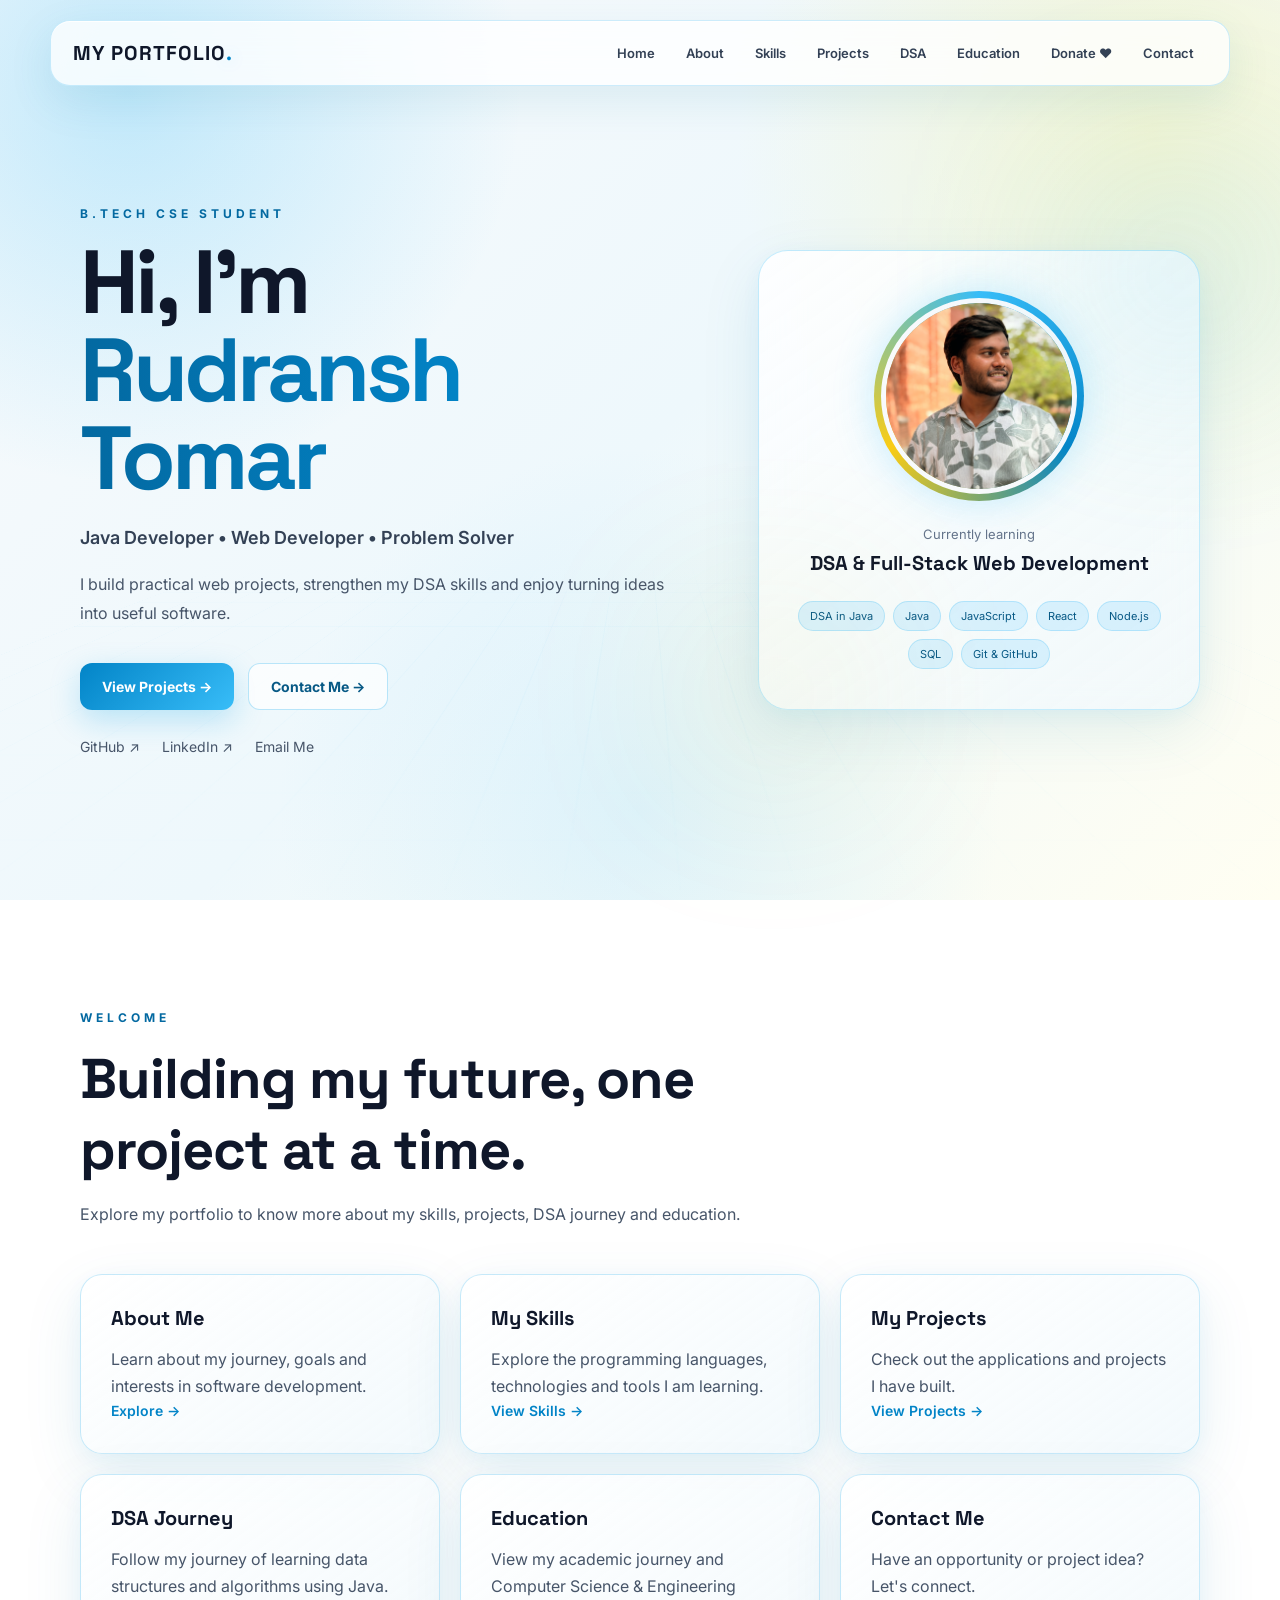
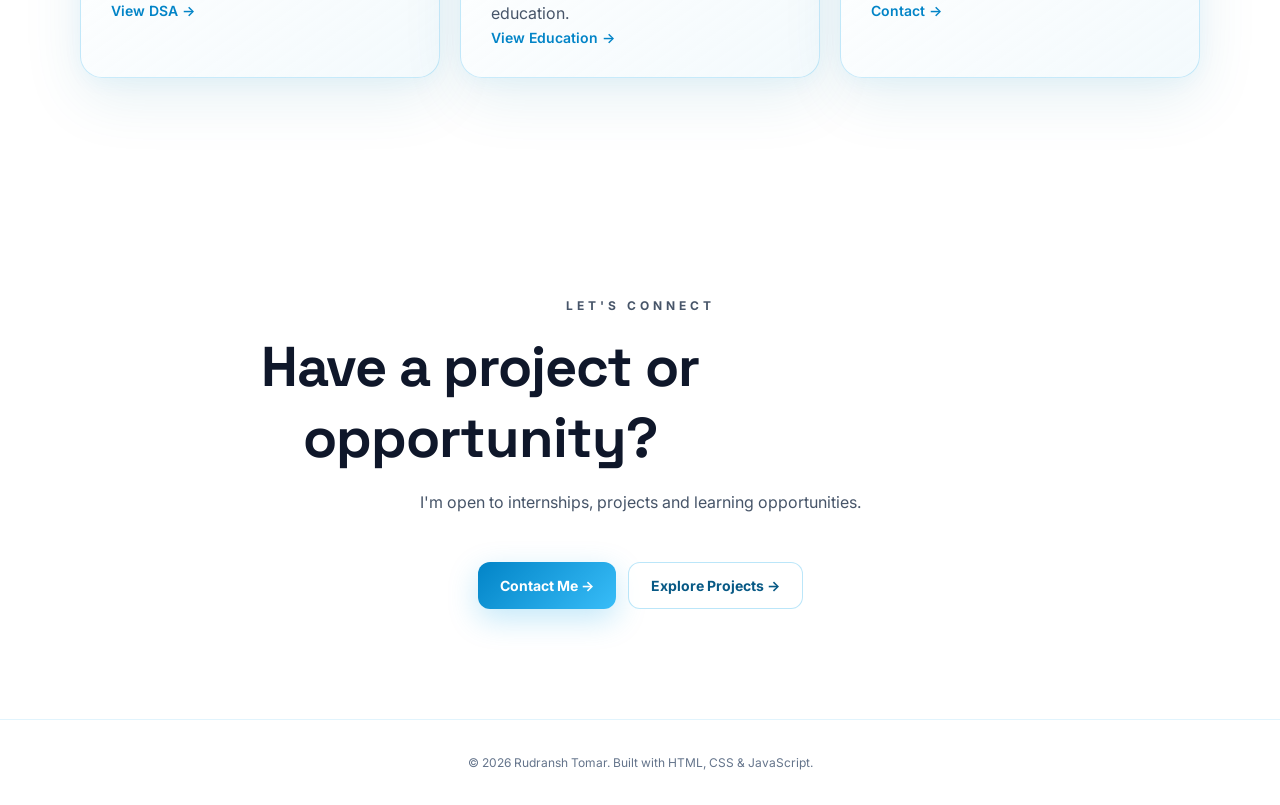
==== commit fd740b44: "update porfolio" ====
--- a/index.html
+++ b/index.html
@@ -19,58 +19,45 @@
          VIP 3D INTRO LOADER
     ====================================================== -->
 
-    <div id="intro-loader">
-
-        <div class="vip-intro">
-
-            <!-- Floating particles -->
-            <div class="particles">
-                <i></i>
-                <i></i>
-                <i></i>
-                <i></i>
-                <i></i>
-                <i></i>
-                <i></i>
-                <i></i>
-                <i></i>
-                <i></i>
-                <i></i>
-                <i></i>
-            </div>
-
-            <!-- 3D Logo -->
-            <div class="vip-logo">
-
-                <div class="logo-ring ring-a"></div>
-                <div class="logo-ring ring-b"></div>
-                <div class="logo-ring ring-c"></div>
-
-                <div class="logo-letter">
-                    RT
-                </div>
-
-            </div>
-
-            <!-- Name -->
-            <div class="vip-title">
-                RUDRANSH <span>TOMAR</span>
-            </div>
-
-            <div class="vip-line"></div>
-
-            <div class="vip-subtitle">
-                JAVA • DSA • FULL STACK
-            </div>
-
-            <!-- Loading -->
-            <div class="vip-loading">
-                <span></span>
-            </div>
-
+   <div id="intro-loader">
+
+    <div class="vip-intro">
+
+        <div class="particles">
+            <i></i><i></i><i></i><i></i><i></i>
+            <i></i><i></i><i></i><i></i><i></i>
+            <i></i><i></i>
         </div>
 
+        <div class="vip-logo">
+
+            <div class="logo-ring ring-a"></div>
+            <div class="logo-ring ring-b"></div>
+            <div class="logo-ring ring-c"></div>
+
+            <div class="logo-letter">
+                R.T.
+            </div>
+
+        </div>
+
+        <div class="vip-title">
+            RUDRANSH <span>TOMAR</span>
+        </div>
+
+        <div class="vip-line"></div>
+
+        <div class="vip-subtitle">
+            JAVA&nbsp;&nbsp; • &nbsp;&nbsp;DSA&nbsp;&nbsp; • &nbsp;&nbsp;FULL STACK
+        </div>
+
+        <div class="vip-loading">
+            <span></span>
+        </div>
+
     </div>
+
+</div>
 
 
     <!-- =====================================================
--- a/style.css
+++ b/style.css
@@ -1,426 +1,4046 @@
+/* =========================================================
+   RUDRANSH TOMAR — VIP 3D PORTFOLIO
+   CLEAN LIGHT / SKY BLUE / YELLOW THEME
+   ========================================================= */
+
+@import url('https://fonts.googleapis.com/css2?family=Inter:wght@400;500;600;700;800&family=Space+Grotesk:wght@400;500;600;700&display=swap');
+
+
+/* =========================================================
+   1. ROOT VARIABLES
+   ========================================================= */
+
+:root {
+
+    /* Main colors */
+    --sky: #38bdf8;
+    --sky-light: #bae6fd;
+    --sky-dark: #0369a1;
+    --blue: #0284c7;
+
+    --yellow: #facc15;
+    --yellow-light: #fef9c3;
+    --yellow-dark: #a16207;
+
+    /* Background */
+    --bg: #f7fbfd;
+    --bg-light: #ffffff;
+    --bg-blue: #e0f2fe;
+
+    /* Text */
+    --text: #172033;
+    --heading: #0f172a;
+    --secondary: #475569;
+    --muted: #64748b;
+
+    /* Cards */
+    --card: rgba(255,255,255,0.78);
+    --card-strong: rgba(255,255,255,0.92);
+
+    /* Borders */
+    --border: rgba(14,165,233,0.22);
+
+    /* Shadows */
+    --shadow:
+        0 20px 60px rgba(14,116,144,0.10),
+        0 5px 25px rgba(14,165,233,0.06);
+
+    --shadow-hover:
+        0 30px 70px rgba(14,165,233,0.18),
+        0 0 35px rgba(56,189,248,0.12);
+}
+
+
+/* =========================================================
+   2. RESET
+   ========================================================= */
+
 * {
-  margin: 0;
-  padding: 0;
-  box-sizing: border-box;
-}
-
-:root {
-  --bg: #08111f;
-  --surface: #0f1b2d;
-  --surface-2: #132238;
-  --text: #eef4ff;
-  --muted: #9fb0c8;
-  --accent: #66e3c4;
-  --accent-2: #7aa7ff;
-  --border: rgba(255,255,255,.10);
-}
-
-html { scroll-behavior: smooth; }
+    margin: 0;
+    padding: 0;
+    box-sizing: border-box;
+}
+
+html {
+    scroll-behavior: smooth;
+}
 
 body {
-  font-family: Inter, system-ui, -apple-system, Segoe UI, Roboto, Arial, sans-serif;
-  background: var(--bg);
-  color: var(--text);
-  line-height: 1.6;
-}
-
-a { color: inherit; text-decoration: none; }
+
+    font-family: 'Inter', sans-serif;
+
+    color: var(--text);
+
+    overflow-x: hidden;
+
+    min-height: 100vh;
+
+    background:
+
+        radial-gradient(
+            circle at 10% 10%,
+            rgba(56,189,248,0.28),
+            transparent 28%
+        ),
+
+        radial-gradient(
+            circle at 90% 15%,
+            rgba(254,240,138,0.35),
+            transparent 30%
+        ),
+
+        radial-gradient(
+            circle at 50% 90%,
+            rgba(186,230,253,0.40),
+            transparent 35%
+        ),
+
+        linear-gradient(
+            135deg,
+            #f8fafc,
+            #eef8fc,
+            #fffef2
+        );
+
+    background-attachment: fixed;
+}
+
+body::before {
+
+    content: "";
+
+    position: fixed;
+
+    inset: 0;
+
+    pointer-events: none;
+
+    z-index: -10;
+
+    background:
+
+        linear-gradient(
+            rgba(56,189,248,0.06) 1px,
+            transparent 1px
+        ),
+
+        linear-gradient(
+            90deg,
+            rgba(56,189,248,0.06) 1px,
+            transparent 1px
+        );
+
+    background-size: 60px 60px;
+
+    transform:
+        perspective(700px)
+        rotateX(55deg)
+        scale(2);
+
+    transform-origin: center bottom;
+
+    opacity: 0.55;
+
+    mask-image:
+        linear-gradient(
+            to bottom,
+            transparent,
+            black 30%,
+            black 70%,
+            transparent
+        );
+}
+
+a {
+    color: inherit;
+    text-decoration: none;
+}
+
+button {
+    font-family: inherit;
+}
+
+
+/* =========================================================
+   3. FLOATING BACKGROUND ORBS
+   ========================================================= */
+
+.floating-orb {
+
+    position: fixed;
+
+    border-radius: 50%;
+
+    pointer-events: none;
+
+    z-index: -5;
+
+    filter: blur(3px);
+
+    opacity: 0.45;
+
+    animation:
+        orbFloat 9s ease-in-out infinite;
+}
+
+.orb-one {
+
+    width: 180px;
+    height: 180px;
+
+    left: -70px;
+    top: 25%;
+
+    background:
+        radial-gradient(
+            circle at 30% 30%,
+            #22d3ee,
+            #38bdf8,
+            transparent 70%
+        );
+}
+
+.orb-two {
+
+    width: 230px;
+    height: 230px;
+
+    right: -100px;
+    top: 55%;
+
+    background:
+        radial-gradient(
+            circle at 30% 30%,
+            #fef08a,
+            #facc15,
+            transparent 70%
+        );
+
+    animation-delay: -3s;
+}
+
+
+/* =========================================
+   INTRO LOADER FIX
+========================================= */
+
+#intro-loader {
+    position: fixed;
+    top: 0;
+    left: 0;
+    width: 100%;
+    height: 100vh;
+
+    z-index: 999999;
+
+    display: flex;
+    align-items: center;
+    justify-content: center;
+
+    background: #050505;
+
+    opacity: 1;
+    visibility: visible;
+
+    transition:
+        opacity 0.8s ease,
+        visibility 0.8s ease;
+}
+
+
+/* Loader automatically disappears */
+
+#intro-loader.loader-hide {
+    opacity: 0;
+    visibility: hidden;
+    pointer-events: none;
+}
+
+
+/* Loading bar */
+
+.vip-loading {
+    width: 220px;
+    height: 4px;
+
+    margin: 25px auto 0;
+
+    background: rgba(255,255,255,0.15);
+
+    border-radius: 10px;
+
+    overflow: hidden;
+}
+
+
+.vip-loading span {
+    display: block;
+
+    width: 0%;
+    height: 100%;
+
+    background: linear-gradient(
+        90deg,
+        #00eaff,
+        #7c5cff
+    );
+
+    animation: loadingBar 2.5s linear forwards;
+}
+
+
+@keyframes loadingBar {
+
+    0% {
+        width: 0%;
+    }
+
+    100% {
+        width: 100%;
+    }
+
+}
+
+/* =========================================================
+   INTRO LIGHT
+   ========================================================= */
+
+#intro-loader::before {
+
+    content: "";
+
+    position: absolute;
+
+    width: 650px;
+    height: 650px;
+
+    border-radius: 50%;
+
+    background:
+
+        radial-gradient(
+            circle,
+            rgba(56,189,248,0.28),
+            rgba(254,240,138,0.18),
+            transparent 70%
+        );
+
+    filter: blur(35px);
+
+    animation:
+        introLight 5s ease-in-out infinite;
+}
+
+
+/* =========================================================
+   INTRO SCENE
+   ========================================================= */
+
+.vip-intro {
+
+    width: 100%;
+    height: 100%;
+
+    display: flex;
+
+    flex-direction: column;
+
+    align-items: center;
+
+    justify-content: center;
+
+    position: relative;
+
+    transform-style: preserve-3d;
+
+    animation:
+        introEntrance 2s
+        cubic-bezier(.16,1,.3,1)
+        forwards;
+}
+
+
+/* =========================================================
+   3D LOGO
+   ========================================================= */
+
+.vip-logo {
+
+    width: 230px;
+    height: 230px;
+
+    position: relative;
+
+    display: flex;
+
+    align-items: center;
+
+    justify-content: center;
+
+    transform-style: preserve-3d;
+
+    animation:
+        logoFloat 4s ease-in-out infinite;
+}
+
+
+/* =========================================================
+   LETTER R
+   ========================================================= */
+
+.logo-letter {
+
+    width: 145px;
+    height: 145px;
+
+    display: flex;
+
+    align-items: center;
+
+    justify-content: center;
+
+    font-family:
+        'Arial Black',
+        'Space Grotesk',
+        sans-serif;
+
+    font-size: 125px;
+
+    font-weight: 900;
+
+    line-height: 1;
+
+    color: transparent;
+
+    background:
+
+        linear-gradient(
+            135deg,
+            #075985,
+            #0284c7,
+            #38bdf8,
+            #ffffff,
+            #facc15
+        );
+
+    -webkit-background-clip: text;
+
+    background-clip: text;
+
+    text-shadow:
+
+        0 5px 0 rgba(3,105,161,0.25),
+
+        0 10px 20px rgba(14,116,144,0.18),
+
+        0 0 35px rgba(56,189,248,0.55);
+
+    transform:
+        translateZ(70px);
+
+    animation:
+        letterReveal 1.5s
+        cubic-bezier(.16,1,.3,1)
+        forwards;
+}
+
+
+/* =========================================================
+   LOGO GLOW
+   ========================================================= */
+
+.vip-logo::before {
+
+    content: "";
+
+    position: absolute;
+
+    width: 180px;
+    height: 180px;
+
+    border-radius: 50%;
+
+    background:
+
+        radial-gradient(
+            circle,
+            rgba(56,189,248,0.32),
+            rgba(254,240,138,0.16),
+            transparent 65%
+        );
+
+    filter: blur(25px);
+
+    animation:
+        logoGlow 2.5s ease-in-out infinite;
+}
+
+
+/* =========================================================
+   3D RINGS
+   ========================================================= */
+
+.logo-ring {
+
+    position: absolute;
+
+    width: 245px;
+    height: 245px;
+
+    border-radius: 50%;
+
+    border: 1px solid rgba(14,165,233,0.70);
+
+    box-shadow:
+
+        0 0 20px rgba(14,165,233,0.35),
+
+        inset 0 0 15px rgba(14,165,233,0.15);
+
+    transform-style: preserve-3d;
+}
+
+
+/* Blue ring */
+
+.ring-a {
+
+    transform:
+        rotateX(70deg);
+
+    animation:
+        ringA 5s linear infinite;
+}
+
+
+/* Yellow ring */
+
+.ring-b {
+
+    transform:
+        rotateY(70deg);
+
+    border-color:
+        rgba(250,204,21,0.80);
+
+    box-shadow:
+        0 0 20px rgba(250,204,21,0.35);
+
+    animation:
+        ringB 6s linear infinite;
+}
+
+
+/* Light blue ring */
+
+.ring-c {
+
+    transform:
+        rotateX(55deg)
+        rotateY(35deg);
+
+    border-color:
+        rgba(125,211,252,0.85);
+
+    box-shadow:
+        0 0 20px rgba(125,211,252,0.35);
+
+    animation:
+        ringC 7s linear infinite;
+}
+
+
+/* =========================================================
+   INTRO NAME
+   ========================================================= */
+
+.vip-title {
+
+    margin-top: 45px;
+
+    font-family:
+        'Arial Black',
+        'Space Grotesk',
+        sans-serif;
+
+    font-size:
+        clamp(25px,4vw,42px);
+
+    font-weight: 900;
+
+    letter-spacing: 9px;
+
+    color: var(--heading);
+
+    text-align: center;
+
+    text-shadow:
+        0 2px 15px rgba(14,116,144,0.15);
+
+    opacity: 0;
+
+    animation:
+        titleReveal 1.3s
+        ease 1s
+        forwards;
+}
+
+.vip-title span {
+
+    background:
+
+        linear-gradient(
+            90deg,
+            #0369a1,
+            #0284c7,
+            #38bdf8,
+            #a16207
+        );
+
+    -webkit-background-clip: text;
+
+    background-clip: text;
+
+    color: transparent;
+}
+
+
+/* =========================================================
+   INTRO LINE
+   ========================================================= */
+
+.vip-line {
+
+    width: 0;
+
+    height: 2px;
+
+    margin-top: 18px;
+
+    background:
+
+        linear-gradient(
+            90deg,
+            transparent,
+            #22d3ee,
+            #38bdf8,
+            #facc15,
+            transparent
+        );
+
+    box-shadow:
+        0 0 15px rgba(56,189,248,0.65);
+
+    animation:
+        lineReveal 1.2s
+        ease 1.4s
+        forwards;
+}
+
+
+/* =========================================================
+   INTRO SUBTITLE
+   ========================================================= */
+
+.vip-subtitle {
+
+    margin-top: 18px;
+
+    font-size: 11px;
+
+    font-weight: 700;
+
+    letter-spacing: 6px;
+
+    color: #475569;
+
+    opacity: 0;
+
+    animation:
+        titleReveal 1s
+        ease 1.6s
+        forwards;
+}
+
+
+/* =========================================================
+   INTRO LOADING BAR
+   ========================================================= */
+
+.vip-loading {
+
+    width: 180px;
+    height: 3px;
+
+    margin-top: 35px;
+
+    overflow: hidden;
+
+    background:
+        rgba(71,85,105,0.15);
+
+    border-radius: 10px;
+
+    opacity: 0;
+
+    animation:
+        fadeIn .5s ease 2s forwards;
+}
+
+.vip-loading span {
+
+    display: block;
+
+    width: 40%;
+
+    height: 100%;
+
+    background:
+
+        linear-gradient(
+            90deg,
+            #0284c7,
+            #38bdf8,
+            #facc15
+        );
+
+    box-shadow:
+        0 0 15px rgba(56,189,248,0.6);
+
+    border-radius: 10px;
+
+    animation:
+        loading 1.5s ease-in-out infinite;
+}
+
+
+/* =========================================================
+   INTRO PARTICLES
+   ========================================================= */
+
+.particles {
+
+    position: absolute;
+
+    inset: 0;
+
+    pointer-events: none;
+}
+
+.particles i {
+
+    position: absolute;
+
+    width: 4px;
+    height: 4px;
+
+    border-radius: 50%;
+
+    background: #38bdf8;
+
+    box-shadow:
+        0 0 12px rgba(56,189,248,0.8);
+
+    animation:
+        particleFloat
+        4s ease-in-out infinite;
+}
+
+.particles i:nth-child(1) {
+    left: 15%;
+    top: 25%;
+}
+
+.particles i:nth-child(2) {
+    left: 80%;
+    top: 20%;
+}
+
+.particles i:nth-child(3) {
+    left: 10%;
+    top: 65%;
+}
+
+.particles i:nth-child(4) {
+    left: 88%;
+    top: 70%;
+}
+
+.particles i:nth-child(5) {
+    left: 25%;
+    top: 15%;
+}
+
+.particles i:nth-child(6) {
+    left: 72%;
+    top: 80%;
+}
+
+.particles i:nth-child(7) {
+    left: 35%;
+    top: 75%;
+}
+
+.particles i:nth-child(8) {
+    left: 65%;
+    top: 30%;
+}
+
+.particles i:nth-child(9) {
+    left: 5%;
+    top: 40%;
+}
+
+.particles i:nth-child(10) {
+    left: 94%;
+    top: 45%;
+}
+
+.particles i:nth-child(11) {
+    left: 45%;
+    top: 10%;
+}
+
+.particles i:nth-child(12) {
+    left: 55%;
+    top: 90%;
+}
+
+
+/* =========================================================
+   5. NAVBAR
+   ========================================================= */
 
 .navbar {
-  position: sticky;
-  top: 0;
-  z-index: 10;
-  display: flex;
-  justify-content: space-between;
-  align-items: center;
-  padding: 18px 7%;
-  background: rgba(8,17,31,.86);
-  backdrop-filter: blur(12px);
-  border-bottom: 1px solid var(--border);
-}
+
+    position: fixed;
+
+    top: 20px;
+
+    left: 50%;
+
+    transform: translateX(-50%);
+
+    width:
+        min(1180px, calc(100% - 30px));
+
+    padding: 14px 22px;
+
+    display: flex;
+
+    align-items: center;
+
+    justify-content: space-between;
+
+    z-index: 1000;
+
+    background:
+        rgba(255,255,255,0.78);
+
+    border:
+        1px solid
+        rgba(14,165,233,0.20);
+
+    border-radius: 20px;
+
+    backdrop-filter:
+        blur(20px);
+
+    box-shadow:
+
+        0 15px 45px
+        rgba(14,116,144,0.10),
+
+        inset 0 1px
+        rgba(255,255,255,0.9);
+}
+
+
+/* =========================================================
+   LOGO
+   ========================================================= */
 
 .logo {
-  font-size: 1.35rem;
-  font-weight: 800;
-}
-.logo span { color: var(--accent); }
-
-nav { display: flex; gap: 25px; }
-nav a, .socials a { color: var(--muted); transition: .2s; }
-nav a:hover, .socials a:hover, .text-link:hover { color: var(--accent); }
+
+    font-family:
+        'Space Grotesk',
+        sans-serif;
+
+    font-weight: 800;
+
+    font-size: 20px;
+
+    letter-spacing: 1px;
+
+    color: var(--heading);
+
+    transition: .3s;
+}
+
+.logo span {
+
+    color: var(--blue);
+
+    text-shadow:
+        0 0 15px
+        rgba(56,189,248,0.45);
+}
+
+.logo:hover {
+
+    transform:
+        translateY(-2px);
+
+    text-shadow:
+        0 0 20px
+        rgba(56,189,248,0.45);
+}
+
+
+/* =========================================================
+   NAVIGATION
+   ========================================================= */
+
+nav {
+
+    display: flex;
+
+    gap: 5px;
+}
+
+nav a {
+
+    padding: 10px 13px;
+
+    color: #334155;
+
+    font-size: 13px;
+
+    font-weight: 600;
+
+    border-radius: 10px;
+
+    transition: .3s;
+}
+
+nav a:hover {
+
+    color: #0284c7;
+
+    background:
+        rgba(186,230,253,0.45);
+
+    transform:
+        translateY(-2px);
+
+    box-shadow:
+        0 0 20px
+        rgba(56,189,248,0.12);
+}
+
+nav a.active {
+
+    color: #0284c7;
+
+    background:
+
+        linear-gradient(
+            135deg,
+            rgba(186,230,253,0.65),
+            rgba(254,249,195,0.65)
+        );
+
+    border-radius: 11px;
+
+    box-shadow:
+        0 5px 20px
+        rgba(56,189,248,0.12);
+}
+
+
+/* =========================================================
+   MOBILE MENU
+   ========================================================= */
 
 .menu-btn {
-  display: none;
-  border: 0;
-  background: none;
-  color: var(--text);
-  font-size: 1.5rem;
-}
+
+    display: none;
+
+    border:
+        1px solid
+        rgba(56,189,248,0.30);
+
+    background:
+        rgba(186,230,253,0.45);
+
+    color:
+        #075985;
+
+    padding:
+        8px 12px;
+
+    border-radius:
+        10px;
+
+    cursor:
+        pointer;
+
+    font-size:
+        18px;
+}
+
+
+/* =========================================================
+   6. HERO
+   ========================================================= */
 
 .hero {
-  min-height: 88vh;
-  padding: 90px 7%;
-  display: grid;
-  grid-template-columns: 1.5fr .8fr;
-  gap: 70px;
-  align-items: center;
-  background:
-    radial-gradient(circle at 80% 20%, rgba(122,167,255,.16), transparent 28%),
-    radial-gradient(circle at 10% 80%, rgba(102,227,196,.10), transparent 25%);
-}
+
+    min-height: 100vh;
+
+    max-width: 1180px;
+
+    margin: auto;
+
+    padding:
+        150px 30px 90px;
+
+    display: grid;
+
+    grid-template-columns:
+        1.15fr 0.85fr;
+
+    gap: 80px;
+
+    align-items: center;
+
+    perspective: 1200px;
+}
+
+.hero-content {
+
+    animation:
+        heroEnter
+        1.1s ease both;
+}
+
+
+/* =========================================================
+   EYEBROW
+   ========================================================= */
 
 .eyebrow {
-  color: var(--accent);
-  text-transform: uppercase;
-  letter-spacing: 2px;
-  font-size: .78rem;
-  font-weight: 800;
-  margin-bottom: 10px;
-}
-
-h1 {
-  font-size: clamp(2.7rem, 6vw, 5.5rem);
-  line-height: 1.05;
-  margin-bottom: 18px;
-}
-h1 span { color: var(--accent); }
+
+    color: #0369a1;
+
+    text-transform:
+        uppercase;
+
+    letter-spacing:
+        4px;
+
+    font-size:
+        12px;
+
+    font-weight:
+        700;
+
+    margin-bottom:
+        18px;
+}
+
+
+/* =========================================================
+   HERO HEADING
+   ========================================================= */
+
+.hero h1 {
+
+    font-family:
+        'Space Grotesk',
+        sans-serif;
+
+    font-size:
+        clamp(3rem,7vw,6.2rem);
+
+    line-height:
+        .98;
+
+    letter-spacing:
+        -4px;
+
+    margin-bottom:
+        25px;
+
+    color:
+        #0f172a;
+}
+
+.hero h1 span {
+
+    display: block;
+
+    background:
+
+        linear-gradient(
+            90deg,
+            #0369a1,
+            #0284c7,
+            #38bdf8,
+            #a16207
+        );
+
+    -webkit-background-clip:
+        text;
+
+    background-clip:
+        text;
+
+    color:
+        transparent;
+
+    background-size:
+        200%;
+
+    animation:
+        gradientMove
+        5s ease infinite;
+}
+
 
 .hero h2 {
-  font-size: clamp(1.1rem, 2vw, 1.5rem);
-  color: var(--muted);
-  font-weight: 500;
-}
+
+    font-size:
+        18px;
+
+    color:
+        #334155;
+
+    font-weight:
+        600;
+
+    margin-bottom:
+        22px;
+}
+
 .hero-text {
-  max-width: 650px;
-  color: var(--muted);
-  margin: 20px 0 30px;
-  font-size: 1.05rem;
-}
-
-.buttons, .contact-buttons, .socials {
-  display: flex;
-  flex-wrap: wrap;
-  gap: 12px;
+
+    max-width:
+        650px;
+
+    color:
+        #475569;
+
+    font-size:
+        16px;
+
+    line-height:
+        1.8;
+}
+
+
+/* =========================================================
+   7. BUTTONS
+   ========================================================= */
+
+.buttons {
+
+    display:
+        flex;
+
+    gap:
+        14px;
+
+    margin-top:
+        35px;
+
+    flex-wrap:
+        wrap;
 }
 
 .btn {
-  display: inline-block;
-  padding: 12px 20px;
-  border-radius: 10px;
-  font-weight: 750;
-  border: 1px solid var(--border);
-}
-.primary {
-  background: var(--accent);
-  color: #061119;
-  border-color: var(--accent);
-}
-.secondary { background: transparent; }
-.btn:hover { transform: translateY(-2px); }
-
-.socials { margin-top: 25px; gap: 22px; }
-
-.hero-card, .skill-card, .project-card, .timeline-card, .dsa-box {
-  background: linear-gradient(145deg, var(--surface), var(--surface-2));
-  border: 1px solid var(--border);
-  border-radius: 18px;
-}
+
+    display:
+        inline-flex;
+
+    align-items:
+        center;
+
+    justify-content:
+        center;
+
+    padding:
+        14px 22px;
+
+    border-radius:
+        12px;
+
+    font-weight:
+        700;
+
+    font-size:
+        14px;
+
+    transition:
+        transform .3s,
+        box-shadow .3s,
+        background .3s;
+
+    position:
+        relative;
+
+    overflow:
+        hidden;
+}
+
+.btn.primary {
+
+    color:
+        white;
+
+    background:
+
+        linear-gradient(
+            135deg,
+            #0284c7,
+            #38bdf8
+        );
+
+    box-shadow:
+
+        0 10px 30px
+        rgba(14,165,233,0.25);
+}
+
+.btn.primary::before {
+
+    content:
+        "";
+
+    position:
+        absolute;
+
+    top:
+        0;
+
+    left:
+        -120%;
+
+    width:
+        100%;
+
+    height:
+        100%;
+
+    background:
+
+        linear-gradient(
+            90deg,
+            transparent,
+            rgba(255,255,255,.35),
+            transparent
+        );
+
+    transition:
+        .6s;
+}
+
+.btn.primary:hover::before {
+
+    left:
+        120%;
+}
+
+.btn:hover {
+
+    transform:
+        translateY(-5px)
+        scale(1.02);
+
+    box-shadow:
+
+        0 15px 40px
+        rgba(14,165,233,.28);
+}
+
+
+/* =========================================================
+   SECONDARY BUTTON
+   ========================================================= */
+
+.btn.secondary {
+
+    color:
+        #075985;
+
+    background:
+        rgba(255,255,255,.70);
+
+    border:
+        1px solid
+        rgba(14,165,233,.28);
+}
+
+.btn.secondary:hover {
+
+    background:
+        rgba(186,230,253,.50);
+
+    border-color:
+        #38bdf8;
+}
+
+
+/* =========================================================
+   8. SOCIALS
+   ========================================================= */
+
+.socials {
+
+    display:
+        flex;
+
+    gap:
+        22px;
+
+    margin-top:
+        28px;
+
+    flex-wrap:
+        wrap;
+}
+
+.socials a {
+
+    color:
+        #475569;
+
+    font-size:
+        14px;
+
+    transition:
+        .3s;
+}
+
+.socials a:hover {
+
+    color:
+        #0284c7;
+
+    text-shadow:
+        0 0 15px
+        rgba(56,189,248,.45);
+
+    transform:
+        translateY(-2px);
+}
+
+
+/* =========================================================
+   9. HERO 3D CARD
+   ========================================================= */
 
 .hero-card {
-  padding: 35px;
-  text-align: center;
-  box-shadow: 0 25px 70px rgba(0,0,0,.25);
-}
+
+    position:
+        relative;
+
+    padding:
+        40px 30px;
+
+    text-align:
+        center;
+
+    border-radius:
+        30px;
+
+    background:
+
+        linear-gradient(
+            145deg,
+            rgba(255,255,255,.85),
+            rgba(239,248,252,.72)
+        );
+
+    border:
+        1px solid
+        rgba(56,189,248,.28);
+
+    backdrop-filter:
+        blur(20px);
+
+    box-shadow:
+        var(--shadow);
+
+    transform-style:
+        preserve-3d;
+
+    animation:
+        cardFloat
+        5s ease-in-out infinite;
+
+    transition:
+        transform .15s ease;
+}
+
+.hero-card::before {
+
+    content:
+        "";
+
+    position:
+        absolute;
+
+    width:
+        200px;
+
+    height:
+        200px;
+
+    background:
+        #38bdf8;
+
+    filter:
+        blur(100px);
+
+    opacity:
+        .20;
+
+    top:
+        -80px;
+
+    right:
+        -80px;
+
+    pointer-events:
+        none;
+}
+
+.hero-card::after {
+
+    content:
+        "";
+
+    position:
+        absolute;
+
+    width:
+        150px;
+
+    height:
+        150px;
+
+    background:
+        #facc15;
+
+    filter:
+        blur(100px);
+
+    opacity:
+        .14;
+
+    bottom:
+        -60px;
+
+    left:
+        -60px;
+}
+
+
+/* =========================================================
+   AVATAR
+   ========================================================= */
+
 .avatar {
-    width: 130px;
-    height: 130px;
-    margin: 0 auto 20px;
+
+    width:
+        210px;
+
+    height:
+        210px;
+
+    margin:
+        auto auto 25px;
+
+    padding:
+        7px;
+
+    border-radius:
+        50%;
+
+    background:
+
+        conic-gradient(
+            #38bdf8,
+            #0284c7,
+            #facc15,
+            #38bdf8
+        );
+
+    animation:
+        avatarSpin
+        7s linear infinite;
+
+    box-shadow:
+        0 0 40px
+        rgba(56,189,248,.28);
+}
+
+.avatar img {
+
+    width:
+        100%;
+
+    height:
+        100%;
+
+    object-fit:
+        cover;
+
+    border-radius:
+        50%;
+
+    border:
+        5px solid
+        #f8fafc;
+
+    display:
+        block;
+
+    animation:
+        avatarCounter
+        7s linear infinite;
+}
+
+.hero-card p {
+
+    color:
+        #64748b;
+
+    font-size:
+        13px;
+
+    margin-bottom:
+        8px;
+}
+
+.hero-card strong {
+
+    display:
+        block;
+
+    font-family:
+        'Space Grotesk',
+        sans-serif;
+
+    font-size:
+        20px;
+
+    color:
+        #0f172a;
+
+    margin-bottom:
+        25px;
+}
+
+
+/* =========================================================
+   TAGS
+   ========================================================= */
+
+.mini-tags,
+.tags {
+
+    display:
+        flex;
+
+    justify-content:
+        center;
+
+    flex-wrap:
+        wrap;
+
+    gap:
+        8px;
+}
+
+.mini-tags span,
+.tags span {
+
+    padding:
+        7px 11px;
+
+    font-size:
+        11px;
+
+    color:
+        #075985;
+
+    border-radius:
+        20px;
+
+    border:
+        1px solid
+        rgba(56,189,248,.25);
+
+    background:
+        rgba(186,230,253,.50);
+
+    transition:
+        .3s;
+}
+
+.mini-tags span:hover,
+.tags span:hover {
+
+    transform:
+        translateY(-3px);
+
+    color:
+        #0369a1;
+
+    border-color:
+        #38bdf8;
+
+    box-shadow:
+        0 0 15px
+        rgba(56,189,248,.18);
+}
+
+
+/* =========================================================
+   10. SECTIONS
+   ========================================================= */
+
+.section {
+
+    max-width:
+        1180px;
+
+    margin:
+        auto;
+
+    padding:
+        110px 30px;
+}
+
+.section.alt {
+
+    max-width:
+        none;
+
+    padding-left:
+        max(30px,calc((100% - 1120px)/2));
+
+    padding-right:
+        max(30px,calc((100% - 1120px)/2));
+
+    background:
+
+        linear-gradient(
+            135deg,
+            rgba(186,230,253,.30),
+            rgba(254,249,195,.25)
+        );
+
+    border-top:
+        1px solid
+        rgba(14,165,233,.10);
+
+    border-bottom:
+        1px solid
+        rgba(14,165,233,.10);
+}
+
+
+/* =========================================================
+   SECTION TITLE
+   ========================================================= */
+
+.section-title {
+
+    margin-bottom:
+        45px;
+}
+
+.section-title h2 {
+
+    font-family:
+        'Space Grotesk',
+        sans-serif;
+
+    font-size:
+        clamp(2rem,5vw,3.5rem);
+
+    letter-spacing:
+        -1px;
+
+    max-width:
+        800px;
+
+    color:
+        #0f172a;
+}
+
+.section-title > p:last-child {
+
+    margin-top:
+        15px;
+
+    color:
+        #475569;
+
+    line-height:
+        1.8;
+}
+
+
+/* =========================================================
+   11. ABOUT
+   ========================================================= */
+
+.about-grid {
+
+    display:
+        grid;
+
+    grid-template-columns:
+        1.2fr .8fr;
+
+    gap:
+        70px;
+
+    align-items:
+        center;
+}
+
+.about-grid > p {
+
+    color:
+        #475569;
+
+    line-height:
+        1.9;
+
+    font-size:
+        16px;
+}
+
+
+/* =========================================================
+   STATS
+   ========================================================= */
+
+.stats {
+
+    display:
+        grid;
+
+    grid-template-columns:
+        repeat(3,1fr);
+
+    gap:
+        12px;
+}
+
+.stats > div {
+
+    min-height:
+        140px;
+
+    padding:
+        25px 15px;
+
+    display:
+        flex;
+
+    flex-direction:
+        column;
+
+    justify-content:
+        center;
+
+    text-align:
+        center;
+
+    border-radius:
+        20px;
+
+    background:
+        rgba(255,255,255,.70);
+
+    border:
+        1px solid
+        rgba(56,189,248,.20);
+
+    backdrop-filter:
+        blur(15px);
+
+    transition:
+        .4s;
+
+    transform-style:
+        preserve-3d;
+}
+
+.stats > div:hover {
+
+    transform:
+        translateY(-10px)
+        rotateX(7deg)
+        rotateY(-7deg);
+
+    border-color:
+        #38bdf8;
+
+    box-shadow:
+        var(--shadow-hover);
+}
+
+.stats strong {
+
+    font-size:
+        23px;
+
+    color:
+        #0284c7;
+
+    margin-bottom:
+        8px;
+}
+
+.stats span {
+
+    color:
+        #64748b;
+
+    font-size:
+        12px;
+}
+
+
+/* =========================================================
+   12. SKILLS
+   ========================================================= */
+
+.skill-grid {
+
+    display:
+        grid;
+
+    grid-template-columns:
+        repeat(3,1fr);
+
+    gap:
+        20px;
+}
+
+.skill-card {
+
+    padding:
+        30px;
+
+    min-height:
+        180px;
+
+    background:
+
+        linear-gradient(
+            145deg,
+            rgba(255,255,255,.85),
+            rgba(239,248,252,.72)
+        );
+
+    border:
+        1px solid
+        var(--border);
+
+    border-radius:
+        22px;
+
+    backdrop-filter:
+        blur(18px);
+
+    box-shadow:
+        var(--shadow);
+
+    transition:
+        transform .35s,
+        border-color .35s,
+        box-shadow .35s;
+
+    transform-style:
+        preserve-3d;
+}
+
+.skill-card:hover {
+
+    transform:
+        perspective(800px)
+        rotateX(7deg)
+        rotateY(-7deg)
+        translateY(-10px);
+
+    border-color:
+        #38bdf8;
+
+    box-shadow:
+        var(--shadow-hover);
+}
+
+.skill-card h3 {
+
+    font-family:
+        'Space Grotesk',
+        sans-serif;
+
+    color:
+        #0f172a;
+
+    font-size:
+        20px;
+
+    margin-bottom:
+        15px;
+}
+
+.skill-card p {
+
+    color:
+        #475569;
+
+    line-height:
+        1.7;
+}
+
+
+/* =========================================================
+   13. PROJECTS
+   ========================================================= */
+
+.project-grid {
+
+    display:
+        grid;
+
+    grid-template-columns:
+        repeat(3,1fr);
+
+    gap:
+        20px;
+}
+
+.project-card {
+
+    position:
+        relative;
+
+    padding:
+        30px;
+
+    min-height:
+        360px;
+
+    display:
+        flex;
+
+    flex-direction:
+        column;
+
+    background:
+
+        linear-gradient(
+            145deg,
+            rgba(255,255,255,.88),
+            rgba(239,248,252,.72)
+        );
+
+    border:
+        1px solid
+        var(--border);
+
+    border-radius:
+        22px;
+
+    backdrop-filter:
+        blur(18px);
+
+    box-shadow:
+        var(--shadow);
+
+    transition:
+        transform .35s,
+        border-color .35s;
+
+    transform-style:
+        preserve-3d;
+
+    overflow:
+        hidden;
+}
+
+.project-card::before {
+
+    content:
+        "";
+
+    position:
+        absolute;
+
+    width:
+        170px;
+
+    height:
+        170px;
+
+    background:
+        #38bdf8;
+
+    filter:
+        blur(100px);
+
+    opacity:
+        0;
+
+    transition:
+        .4s;
+
+    top:
+        -70px;
+
+    right:
+        -70px;
+}
+
+.project-card:hover::before {
+
+    opacity:
+        .18;
+}
+
+.project-card:hover {
+
+    transform:
+        perspective(1000px)
+        rotateX(6deg)
+        rotateY(-6deg)
+        translateY(-12px);
+
+    border-color:
+        #38bdf8;
+
+    box-shadow:
+        var(--shadow-hover);
+}
+
+.project-number {
+
+    font-family:
+        'Space Grotesk',
+        sans-serif;
+
+    color:
+        #a16207;
+
+    font-size:
+        13px;
+
+    margin-bottom:
+        35px;
+}
+
+.project-card h3 {
+
+    font-family:
+        'Space Grotesk',
+        sans-serif;
+
+    font-size:
+        24px;
+
+    color:
+        #0f172a;
+
+    margin-bottom:
+        15px;
+}
+
+.project-card > p {
+
+    color:
+        #475569;
+
+    line-height:
+        1.7;
+
+    margin-bottom:
+        20px;
+}
+
+.project-card .tags {
+
+    justify-content:
+        flex-start;
+
+    margin-top:
+        auto;
+
+    margin-bottom:
+        25px;
+}
+
+.project-links {
+
+    display:
+        flex;
+
+    gap:
+        20px;
+}
+
+.project-links a {
+
+    color:
+        #0369a1;
+
+    font-size:
+        13px;
+
+    font-weight:
+        600;
+
+    transition:
+        .3s;
+}
+
+.project-links a:hover {
+
+    color:
+        #0284c7;
+}
+
+.disabled-link {
+
+    opacity:
+        .35;
+
+    cursor:
+        not-allowed;
+}
+
+.hint {
+
+    text-align:
+        center;
+
+    color:
+        #64748b;
+
+    margin-top:
+        35px;
+
+    font-size:
+        13px;
+}
+
+
+/* =========================================================
+   14. DSA
+   ========================================================= */
+
+.dsa-box {
+
+    overflow:
+        hidden;
+
+    margin-bottom:
+        25px;
+
+    background:
+        rgba(255,255,255,.78);
+
+    border:
+        1px solid
+        var(--border);
+
+    border-radius:
+        22px;
+
+    box-shadow:
+        var(--shadow);
+
+    backdrop-filter:
+        blur(18px);
+}
+
+.dsa-item {
+
+    padding:
+        23px 28px;
+
+    display:
+        flex;
+
+    justify-content:
+        space-between;
+
+    gap:
+        20px;
+
+    border-bottom:
+        1px solid
+        rgba(14,165,233,.10);
+
+    transition:
+        .3s;
+}
+
+.dsa-item:last-child {
+
+    border-bottom:
+        none;
+}
+
+.dsa-item:hover {
+
+    background:
+        rgba(186,230,253,.20);
+
+    padding-left:
+        35px;
+}
+
+.dsa-item strong {
+
+    font-size:
+        15px;
+
+    color:
+        #0f172a;
+}
+
+.dsa-item span {
+
+    color:
+        #0369a1;
+
+    font-size:
+        12px;
+}
+
+.text-link {
+
+    color:
+        #0284c7;
+
+    font-weight:
+        600;
+
+    font-size:
+        14px;
+}
+
+
+/* =========================================================
+   15. EDUCATION
+   ========================================================= */
+
+.timeline {
+
+    max-width:
+        800px;
+
+    border-left:
+        2px solid
+        rgba(14,165,233,.30);
+
+    padding-left:
+        30px;
+}
+
+.timeline-card {
+
+    padding:
+        30px;
+
+    position:
+        relative;
+
+    background:
+        rgba(255,255,255,.78);
+
+    border:
+        1px solid
+        var(--border);
+
+    border-radius:
+        22px;
+
+    box-shadow:
+        var(--shadow);
+
+    backdrop-filter:
+        blur(18px);
+}
+
+.timeline-card::before {
+
+    content:
+        "";
+
+    position:
+        absolute;
+
+    width:
+        12px;
+
+    height:
+        12px;
+
+    border-radius:
+        50%;
+
+    background:
+        #38bdf8;
+
+    box-shadow:
+        0 0 15px
+        rgba(56,189,248,.75);
+
+    left:
+        -37px;
+
+    top:
+        38px;
+}
+
+.timeline-card > span {
+
+    color:
+        #0369a1;
+
+    font-size:
+        12px;
+
+    font-weight:
+        700;
+}
+
+.timeline-card h3 {
+
+    margin:
+        12px 0;
+
+    font-family:
+        'Space Grotesk',
+        sans-serif;
+
+    font-size:
+        21px;
+
+    color:
+        #0f172a;
+}
+
+.timeline-card p {
+
+    color:
+        #475569;
+}
+
+
+/* =========================================================
+   16. DONATION
+   ========================================================= */
+
+.donate-section {
+
+    text-align:
+        center;
+}
+
+.donate-card {
+
+    max-width:
+        900px;
+
+    margin:
+        auto;
+
+    padding:
+        45px;
+
+    display:
+        grid;
+
+    grid-template-columns:
+        1fr 280px;
+
+    gap:
+        50px;
+
+    align-items:
+        center;
+
+    text-align:
+        left;
+
+    background:
+        rgba(255,255,255,.82);
+
+    border:
+        1px solid
+        var(--border);
+
+    border-radius:
+        22px;
+
+    box-shadow:
+        var(--shadow);
+
+    backdrop-filter:
+        blur(18px);
+}
+
+.donate-content h3 {
+
+    font-family:
+        'Space Grotesk',
+        sans-serif;
+
+    font-size:
+        25px;
+
+    color:
+        #0f172a;
+
+    margin-bottom:
+        15px;
+}
+
+.donate-message {
+
+    color:
+        #475569;
+
+    line-height:
+        1.7;
+
+    margin-bottom:
+        25px;
+}
+
+.amount-title {
+
+    color:
+        #334155;
+
+    font-size:
+        13px;
+
+    margin-bottom:
+        12px;
+}
+
+.amount-buttons {
+
+    display:
+        flex;
+
+    flex-wrap:
+        wrap;
+
+    gap:
+        10px;
+
+    margin-bottom:
+        22px;
+}
+
+.amount-buttons a {
+
+    padding:
+        10px 18px;
+
+    border-radius:
+        10px;
+
+    background:
+        rgba(186,230,253,.45);
+
+    border:
+        1px solid
+        rgba(14,165,233,.25);
+
+    color:
+        #075985;
+
+    font-weight:
+        600;
+
+    transition:
+        .3s;
+}
+
+.amount-buttons a:hover {
+
+    background:
+        #38bdf8;
+
+    color:
+        white;
+
+    transform:
+        translateY(-3px);
+
+    box-shadow:
+        0 8px 20px
+        rgba(14,165,233,.25);
+}
+
+.donate-main {
+
+    margin-bottom:
+        15px;
+}
+
+.upi-text {
+
+    color:
+        #64748b;
+
+    font-size:
+        12px;
+}
+
+.upi-text strong {
+
+    color:
+        #0369a1;
+}
+
+.qr-container {
+
+    text-align:
+        center;
+}
+
+.qr-container img {
+
+    width:
+        210px;
+
+    height:
+        210px;
+
+    object-fit:
+        contain;
+
+    background:
+        white;
+
+    padding:
+        10px;
+
+    border-radius:
+        18px;
+
+    box-shadow:
+        0 0 40px
+        rgba(56,189,248,.18);
+}
+
+.qr-container p {
+
+    margin-top:
+        15px;
+
+    font-weight:
+        600;
+
+    color:
+        #0f172a;
+}
+
+.qr-container small {
+
+    display:
+        block;
+
+    color:
+        #64748b;
+
+    margin-top:
+        7px;
+
+    font-size:
+        11px;
+}
+
+
+/* =========================================================
+   17. CONTACT
+   ========================================================= */
+
+.contact {
+
+    text-align:
+        center;
+}
+
+.contact h2 {
+
+    color:
+        #0f172a;
+}
+
+.contact p {
+
+    color:
+        #475569;
+}
+
+.contact-buttons {
+
+    display:
+        flex;
+
+    justify-content:
+        center;
+
+    flex-wrap:
+        wrap;
+
+    gap:
+        12px;
+
+    margin-top:
+        35px;
+}
+
+.phone-number {
+
+    margin-top:
+        25px;
+
+    color:
+        #334155;
+
+    font-size:
+        14px;
+}
+
+
+/* =========================================================
+   18. FOOTER
+   ========================================================= */
+
+footer {
+
+    padding:
+        35px 20px;
+
+    text-align:
+        center;
+
+    color:
+        #64748b;
+
+    font-size:
+        12px;
+
+    border-top:
+        1px solid
+        rgba(14,165,233,.12);
+
+    background:
+        rgba(255,255,255,.45);
+}
+
+
+/* =========================================================
+   19. SCROLL REVEAL
+   ========================================================= */
+
+.reveal {
+
+    opacity:
+        0;
+
+    transform:
+        translateY(60px)
+        scale(.96);
+
+    transition:
+        opacity .8s ease,
+        transform .8s ease;
+}
+
+.reveal.active {
+
+    opacity:
+        1;
+
+    transform:
+        translateY(0)
+        scale(1);
+}
+
+
+/* =========================================================
+   20. ANIMATIONS
+   ========================================================= */
+
+@keyframes introEntrance {
+
+    0% {
+
+        opacity:
+            0;
+
+        transform:
+            scale(.65)
+            translateZ(-500px);
+    }
+
+    50% {
+
+        opacity:
+            1;
+    }
+
+    100% {
+
+        opacity:
+            1;
+
+        transform:
+            scale(1)
+            translateZ(0);
+    }
+}
+
+
+@keyframes introLight {
+
+    0%,100% {
+
+        transform:
+            translate(-150px,-80px)
+            scale(.8);
+    }
+
+    50% {
+
+        transform:
+            translate(150px,80px)
+            scale(1.2);
+    }
+}
+
+
+@keyframes logoFloat {
+
+    0%,100% {
+
+        transform:
+            translateY(0)
+            rotateZ(0deg);
+    }
+
+    50% {
+
+        transform:
+            translateY(-12px)
+            rotateZ(2deg);
+    }
+}
+
+
+@keyframes letterReveal {
+
+    0% {
+
+        opacity:
+            0;
+
+        transform:
+            translateZ(-300px)
+            rotateY(90deg)
+            scale(.2);
+    }
+
+    70% {
+
+        opacity:
+            1;
+
+        transform:
+            translateZ(90px)
+            rotateY(-8deg)
+            scale(1.05);
+    }
+
+    100% {
+
+        opacity:
+            1;
+
+        transform:
+            translateZ(70px)
+            rotateY(0)
+            scale(1);
+    }
+}
+
+
+@keyframes logoGlow {
+
+    0%,100% {
+
+        transform:
+            scale(.85);
+
+        opacity:
+            .5;
+    }
+
+    50% {
+
+        transform:
+            scale(1.2);
+
+        opacity:
+            1;
+    }
+}
+
+
+@keyframes ringA {
+
+    from {
+
+        transform:
+            rotateX(70deg)
+            rotateZ(0deg);
+    }
+
+    to {
+
+        transform:
+            rotateX(70deg)
+            rotateZ(360deg);
+    }
+}
+
+
+@keyframes ringB {
+
+    from {
+
+        transform:
+            rotateY(70deg)
+            rotateZ(0deg);
+    }
+
+    to {
+
+        transform:
+            rotateY(70deg)
+            rotateZ(360deg);
+    }
+}
+
+
+@keyframes ringC {
+
+    from {
+
+        transform:
+            rotateX(55deg)
+            rotateY(35deg)
+            rotateZ(0deg);
+    }
+
+    to {
+
+        transform:
+            rotateX(55deg)
+            rotateY(35deg)
+            rotateZ(360deg);
+    }
+}
+
+
+@keyframes titleReveal {
+
+    from {
+
+        opacity:
+            0;
+
+        transform:
+            translateY(30px);
+
+        letter-spacing:
+            20px;
+    }
+
+    to {
+
+        opacity:
+            1;
+
+        transform:
+            translateY(0);
+
+        letter-spacing:
+            9px;
+    }
+}
+
+
+@keyframes lineReveal {
+
+    from {
+
+        width:
+            0;
+    }
+
+    to {
+
+        width:
+            220px;
+    }
+}
+
+
+@keyframes fadeIn {
+
+    from {
+
+        opacity:
+            0;
+    }
+
+    to {
+
+        opacity:
+            1;
+    }
+}
+
+
+@keyframes loading {
+
+    0% {
+
+        transform:
+            translateX(-120%);
+    }
+
+    100% {
+
+        transform:
+            translateX(350%);
+    }
+}
+
+
+@keyframes particleFloat {
+
+    0%,100% {
+
+        transform:
+            translate3d(0,0,0)
+            scale(1);
+
+        opacity:
+            .3;
+    }
+
+    50% {
+
+        transform:
+            translate3d(30px,-50px,100px)
+            scale(1.8);
+
+        opacity:
+            1;
+    }
+}
+
+
+@keyframes heroEnter {
+
+    from {
+
+        opacity:
+            0;
+
+        transform:
+            translateX(-60px)
+            rotateY(12deg);
+    }
+
+    to {
+
+        opacity:
+            1;
+
+        transform:
+            translateX(0)
+            rotateY(0);
+    }
+}
+
+
+@keyframes gradientMove {
+
+    0% {
+        background-position:
+            0%;
+    }
+
+    50% {
+        background-position:
+            100%;
+    }
+
+    100% {
+        background-position:
+            0%;
+    }
+}
+
+
+@keyframes cardFloat {
+
+    0%,100% {
+
+        transform:
+            translateY(0)
+            rotateX(0deg)
+            rotateY(0deg);
+    }
+
+    50% {
+
+        transform:
+            translateY(-15px)
+            rotateX(2deg)
+            rotateY(-2deg);
+    }
+}
+
+
+@keyframes avatarSpin {
+
+    to {
+
+        transform:
+            rotate(360deg);
+    }
+}
+
+
+@keyframes avatarCounter {
+
+    to {
+
+        transform:
+            rotate(-360deg);
+    }
+}
+
+
+@keyframes orbFloat {
+
+    0%,100% {
+
+        transform:
+            translate3d(0,0,0)
+            scale(1);
+    }
+
+    50% {
+
+        transform:
+            translate3d(40px,-60px,100px)
+            scale(1.15);
+    }
+}
+
+
+/* =========================================================
+   21. RESPONSIVE — TABLET
+   ========================================================= */
+
+@media (max-width:900px) {
+
+    nav {
+
+        position:
+            absolute;
+
+        top:
+            calc(100% + 10px);
+
+        right:
+            0;
+
+        width:
+            230px;
+
+        padding:
+            10px;
+
+        display:
+            none;
+
+        flex-direction:
+            column;
+
+        background:
+            rgba(255,255,255,.94);
+
+        border:
+            1px solid
+            var(--border);
+
+        border-radius:
+            15px;
+
+        backdrop-filter:
+            blur(20px);
+
+        box-shadow:
+            0 20px 40px
+            rgba(14,116,144,.12);
+    }
+
+    nav.show {
+
+        display:
+            flex;
+    }
+
+    .menu-btn {
+
+        display:
+            block;
+    }
+
+    .hero {
+
+        grid-template-columns:
+            1fr;
+
+        text-align:
+            center;
+
+        gap:
+            50px;
+    }
+
+    .hero-text {
+
+        margin:
+            auto;
+    }
+
+    .buttons,
+    .socials {
+
+        justify-content:
+            center;
+    }
+
+    .skill-grid,
+    .project-grid {
+
+        grid-template-columns:
+            1fr 1fr;
+    }
+
+    .about-grid {
+
+        grid-template-columns:
+            1fr;
+    }
+}
+
+
+/* =========================================================
+   22. RESPONSIVE — MOBILE
+   ========================================================= */
+
+@media (max-width:600px) {
+
+    .navbar {
+
+        top:
+            10px;
+
+        width:
+            calc(100% - 20px);
+    }
+
+    .hero {
+
+        padding:
+            130px 20px 70px;
+    }
+
+    .hero h1 {
+
+        font-size:
+            3.3rem;
+
+        letter-spacing:
+            -2px;
+    }
+
+    .hero-card {
+
+        padding:
+            30px 20px;
+    }
+
+    .avatar {
+
+        width:
+            170px;
+
+        height:
+            170px;
+    }
+
+    .section {
+
+        padding:
+            80px 20px;
+    }
+
+    .skill-grid,
+    .project-grid {
+
+        grid-template-columns:
+            1fr;
+    }
+
+    .stats {
+
+        grid-template-columns:
+            1fr;
+    }
+
+    .donate-card {
+
+        grid-template-columns:
+            1fr;
+
+        text-align:
+            center;
+
+        padding:
+            30px 20px;
+    }
+
+    .amount-buttons {
+
+        justify-content:
+            center;
+    }
+
+    .qr-container {
+
+        margin-top:
+            10px;
+    }
+
+    .contact-buttons .btn {
+
+        width:
+            100%;
+    }
+
+
+    /* INTRO MOBILE */
+
+    .vip-logo {
+
+        width:
+            180px;
+
+        height:
+            180px;
+    }
+
+    .logo-ring {
+
+        width:
+            190px;
+
+        height:
+            190px;
+    }
+
+    .logo-letter {
+
+        font-size:
+            95px;
+    }
+
+    .vip-title {
+
+        font-size:
+            20px;
+
+        letter-spacing:
+            5px;
+    }
+
+    .vip-subtitle {
+
+        font-size:
+            8px;
+
+        letter-spacing:
+            3px;
+    }
+
+    .vip-line {
+
+        margin-top:
+            15px;
+    }
+}
+
+
+/* =========================================================
+   23. ACCESSIBILITY
+   ========================================================= */
+
+@media (prefers-reduced-motion: reduce) {
+
+    *,
+    *::before,
+    *::after {
+
+        animation-duration:
+            0.01ms !important;
+
+        animation-iteration-count:
+            1 !important;
+
+        scroll-behavior:
+            auto !important;
+
+        transition-duration:
+            0.01ms !important;
+    }
+}
+/* =========================================
+   SEPARATE PAGE STYLING
+========================================= */
+
+.page-section {
+    min-height: 80vh;
+    padding-top: 150px;
+}
+
+
+/* ACTIVE NAVIGATION */
+
+.navbar nav a.active {
+    color: #00f5ff;
+}
+
+.navbar nav a.active::after {
+    width: 100%;
+}
+
+
+/* SKILL ICON */
+
+.skill-icon {
+    font-size: 45px;
+    margin-bottom: 20px;
+
+    filter:
+        drop-shadow(0 0 10px rgba(0, 245, 255, 0.7));
+
+    transition: 0.4s;
+}
+
+.skill-card:hover .skill-icon {
+    transform:
+        translateY(-8px)
+        rotateY(360deg);
+
+}
+
+
+/* SKILL CARD */
+
+.skill-card {
+    transition:
+        transform 0.4s ease,
+        box-shadow 0.4s ease;
+
+    transform-style: preserve-3d;
+}
+
+.skill-card:hover {
+
+    transform:
+        translateY(-12px)
+        perspective(800px)
+        rotateX(3deg)
+        rotateY(-3deg);
+
+}
+
+
+/* EDUCATION */
+
+.education-container {
+
+    max-width: 900px;
+
+    margin: 50px auto;
+
+    display: grid;
+
+    gap: 30px;
+
+}
+
+
+.education-card {
+
+    padding: 35px;
+
+    border-radius: 25px;
+
+    background:
+        linear-gradient(
+            145deg,
+            rgba(255,255,255,0.08),
+            rgba(255,255,255,0.02)
+        );
+
+    border:
+        1px solid rgba(255,255,255,0.12);
+
+    box-shadow:
+        0 20px 50px rgba(0,0,0,0.25);
+
+    transition: 0.4s;
+
+    position: relative;
+
+    overflow: hidden;
+
+}
+
+
+.education-card::before {
+
+    content: "";
+
+    position: absolute;
+
+    width: 200px;
+    height: 200px;
+
+    background:
+        radial-gradient(
+            circle,
+            rgba(0,245,255,0.15),
+            transparent 70%
+        );
+
+    top: -100px;
+    right: -100px;
+
+}
+
+
+.education-card:hover {
+
+    transform:
+        translateY(-10px)
+        perspective(800px)
+        rotateX(2deg);
+
+    box-shadow:
+        0 25px 70px rgba(0,245,255,0.15);
+
+}
+
+
+.education-year {
+
+    display: inline-block;
+
+    padding: 8px 16px;
+
+    border-radius: 30px;
+
+    background:
+        rgba(0,245,255,0.1);
+
+    color: #00f5ff;
+
+    font-weight: 600;
+
+    margin-bottom: 20px;
+
+}
+
+
+.education-icon {
+
+    font-size: 45px;
+
+    margin-bottom: 15px;
+
+}
+
+
+.education-card h2 {
+
+    margin-bottom: 10px;
+
+}
+
+
+.education-card h3 {
+
+    color: #00f5ff;
+
+    margin-bottom: 15px;
+
+}
+
+
+.education-card p {
+
+    line-height: 1.8;
+
+    opacity: 0.8;
+
+}
+
+
+/* BACK HOME BUTTON */
+
+.back-home {
+
+    text-align: center;
+
+    margin-top: 50px;
+
+}
+
+
+/* MOBILE */
+
+@media (max-width: 768px) {
+
+    .page-section {
+
+        padding-top: 120px;
+
+    }
+
+
+    .education-card {
+
+        padding: 25px;
+
+    }
+
+
+    .education-card h2 {
+
+        font-size: 22px;
+
+    }
+
+}
+/* =========================================
+   ABOUT PAGE
+========================================= */
+
+.about-hero {
+    min-height: 90vh;
+    display: grid;
+    grid-template-columns: 1.4fr 0.8fr;
+    align-items: center;
+    gap: 70px;
+    max-width: 1200px;
+    margin: auto;
+    padding: 100px 30px;
+}
+
+.about-hero-content h1 {
+    font-family: "Poppins", sans-serif;
+    font-size: clamp(42px, 6vw, 78px);
+    line-height: 1.05;
+    margin: 15px 0 25px;
+    font-weight: 800;
+    letter-spacing: -2px;
+}
+
+.about-hero-content h1 span {
+    background: linear-gradient(90deg, #00eaff, #7c5cff);
+    -webkit-background-clip: text;
+    -webkit-text-fill-color: transparent;
+}
+
+.about-intro {
+    max-width: 700px;
+    font-family: "Inter", sans-serif;
+    font-size: 18px;
+    line-height: 1.9;
+    opacity: .8;
+}
+
+.about-intro strong {
+    color: #00eaff;
+}
+
+.about-buttons {
+    display: flex;
+    gap: 15px;
+    margin-top: 35px;
+    flex-wrap: wrap;
+}
+
+
+/* =========================================
+   PROFILE CARD
+========================================= */
+
+.about-profile-card {
+    position: relative;
+    padding: 45px 30px;
+    text-align: center;
+    border: 1px solid rgba(255,255,255,.12);
+    border-radius: 30px;
+    background: rgba(255,255,255,.04);
+    backdrop-filter: blur(20px);
+    box-shadow: 0 30px 80px rgba(0,0,0,.3);
+    overflow: hidden;
+}
+
+.profile-glow {
+    position: absolute;
+    width: 180px;
+    height: 180px;
+    background: #00eaff;
+    filter: blur(100px);
+    opacity: .2;
+    top: -70px;
+    left: 50%;
+    transform: translateX(-50%);
+}
+
+.about-avatar {
+    width: 190px;
+    height: 190px;
+    margin: auto;
     border-radius: 50%;
-    overflow: hidden;
-}
-
-.avatar img {
+    padding: 6px;
+    background: linear-gradient(135deg, #00eaff, #7c5cff);
+    position: relative;
+}
+
+.about-avatar img {
     width: 100%;
     height: 100%;
     object-fit: cover;
+    object-position: center;
+    border-radius: 50%;
     display: block;
 }
-.hero-card p { color: var(--muted); }
-.hero-card strong { display: block; margin: 5px 0 20px; font-size: 1.2rem; }
-
-.mini-tags, .tags { display: flex; flex-wrap: wrap; gap: 8px; }
-.mini-tags { justify-content: center; }
-.mini-tags span, .tags span {
-  padding: 5px 9px;
-  border-radius: 999px;
-  background: rgba(255,255,255,.07);
-  color: var(--muted);
-  font-size: .8rem;
-}
-
-.section {
-  padding: 100px 7%;
-  max-width: 1400px;
-  margin: auto;
-}
-.alt {
-  max-width: none;
-  background: #0a1525;
-}
-.section-title { margin-bottom: 40px; }
-.section-title h2 { font-size: clamp(2rem, 4vw, 3rem); line-height: 1.15; }
-.section-title > p:last-child { color: var(--muted); margin-top: 10px; }
-
-.about-grid {
-  display: grid;
-  grid-template-columns: 1.3fr 1fr;
-  gap: 50px;
-  align-items: center;
-}
-.about-grid > p { color: var(--muted); font-size: 1.08rem; }
-.stats {
-  display: grid;
-  grid-template-columns: repeat(3,1fr);
-  gap: 12px;
-}
-.stats div {
-  padding: 22px;
-  border: 1px solid var(--border);
-  border-radius: 14px;
-}
-.stats strong, .stats span { display: block; }
-.stats span { color: var(--muted); font-size: .85rem; margin-top: 5px; }
-
-.skill-grid, .project-grid {
-  display: grid;
-  grid-template-columns: repeat(3,1fr);
-  gap: 18px;
-}
-.skill-card, .project-card { padding: 26px; }
-.skill-card h3, .project-card h3 { margin-bottom: 8px; }
-.skill-card p, .project-card p { color: var(--muted); }
-
-.project-number {
-  color: var(--accent);
-  font-weight: 900;
-  margin-bottom: 35px;
-}
-.tags { margin: 20px 0; }
-.project-links {
-  display: flex;
-  gap: 18px;
-  font-weight: 700;
-}
-.project-links a:hover { color: var(--accent); }
-.disabled-link { opacity: .45; cursor: not-allowed; }
-.hint { color: var(--muted); font-size: .85rem; margin-top: 18px; }
-
-.dsa-box { padding: 10px; max-width: 850px; }
-.dsa-item {
-  display: flex;
-  justify-content: space-between;
-  padding: 18px;
-  border-bottom: 1px solid var(--border);
-}
-.dsa-item:last-child { border-bottom: 0; }
-.dsa-item span { color: var(--accent); }
-.text-link {
-  display: inline-block;
-  margin-top: 22px;
-  font-weight: 800;
-}
-
-.timeline { border-left: 2px solid var(--accent); padding-left: 25px; max-width: 850px; }
-.timeline-card { padding: 25px; }
-.timeline-card span { color: var(--accent); font-weight: 700; }
-.timeline-card p { color: var(--muted); }
-
-.contact { text-align: center; }
-.contact .section-title { max-width: 700px; margin: 0 auto 30px; }
-.contact-buttons { justify-content: center; }
-
-footer {
-  text-align: center;
-  padding: 25px 7%;
-  color: var(--muted);
-  border-top: 1px solid var(--border);
-  font-size: .9rem;
-}
-
-@media (max-width: 850px) {
-  .hero, .about-grid { grid-template-columns: 1fr; }
-  .hero { padding-top: 65px; }
-  .skill-grid, .project-grid { grid-template-columns: 1fr 1fr; }
-  nav { gap: 15px; }
-}
-
-@media (max-width: 650px) {
-  .navbar { padding: 16px 5%; }
-  .menu-btn { display: block; }
-  nav {
-    display: none;
-    position: absolute;
-    left: 5%;
-    right: 5%;
-    top: 65px;
-    padding: 18px;
+
+.about-profile-card h2 {
+    margin-top: 25px;
+    font-family: "Poppins", sans-serif;
+    font-size: 27px;
+}
+
+.about-profile-card p {
+    opacity: .65;
+    font-family: "Inter", sans-serif;
+}
+
+.profile-line {
+    width: 60px;
+    height: 3px;
+    margin: 20px auto;
+    background: #00eaff;
+    border-radius: 10px;
+}
+
+.profile-tags {
+    display: flex;
+    justify-content: center;
+    gap: 8px;
+    flex-wrap: wrap;
+}
+
+.profile-tags span {
+    padding: 8px 14px;
+    border-radius: 30px;
+    font-size: 13px;
+    background: rgba(0,234,255,.08);
+    border: 1px solid rgba(0,234,255,.2);
+}
+
+
+/* =========================================
+   ABOUT STORY
+========================================= */
+
+.about-story-grid {
+    display: grid;
+    grid-template-columns: 1.2fr .8fr;
+    gap: 60px;
+    align-items: center;
+}
+
+.story-text p {
+    font-family: "Inter", sans-serif;
+    font-size: 17px;
+    line-height: 1.9;
+    opacity: .8;
+    margin-bottom: 22px;
+}
+
+.story-text strong {
+    color: #00eaff;
+}
+
+
+/* =========================================
+   QUICK FACTS
+========================================= */
+
+.quick-facts {
+    display: flex;
     flex-direction: column;
-    background: var(--surface);
-    border: 1px solid var(--border);
-    border-radius: 14px;
-  }
-  nav.open { display: flex; }
-  .hero, .section { padding-left: 5%; padding-right: 5%; }
-  .skill-grid, .project-grid, .stats { grid-template-columns: 1fr; }
-  h1 { font-size: 3rem; }
-}
-.donate-box {
-  max-width: 600px;
-  margin: 30px auto 0;
-  padding: 30px;
-  text-align: center;
-  border: 1px solid rgba(255, 255, 255, 0.1);
-  border-radius: 20px;
-}
-
-.donate-buttons {
-  display: flex;
-  justify-content: center;
-  gap: 12px;
-  flex-wrap: wrap;
-  margin: 20px 0;
-}
-
-.donate-buttons a {
-  text-decoration: none;
-  padding: 10px 20px;
-  border-radius: 10px;
-  border: 1px solid currentColor;
-  font-weight: 600;
-}
-
-.donate-main {
-  display: inline-block;
-  margin-top: 10px;
-  text-decoration: none;
-}
-
-.upi-text {
-  margin-top: 20px;
-  font-size: 14px;
-  opacity: 0.8;
-}
-.qr {
-  width: 200px;
-  height: 200px;
-  display: block;
-  margin: 20px auto;
-  border-radius: 12px;
-  background: white;
-  padding: 10px;
-}
-/* =========================
-   DONATE SECTION
-========================= */
-
-.donate-card {
-  max-width: 850px;
-  margin: 35px auto 0;
-  padding: 35px;
-  border-radius: 24px;
-  display: grid;
-  grid-template-columns: 1fr 250px;
-  gap: 40px;
-  align-items: center;
-  border: 1px solid rgba(255, 255, 255, 0.12);
-}
-
-.donate-content h3 {
-  font-size: 26px;
-  margin-bottom: 12px;
-}
-
-.donate-message {
-  line-height: 1.7;
-  opacity: 0.8;
-}
-
-.amount-title {
-  margin-top: 25px;
-  font-weight: 600;
-}
-
-.amount-buttons {
-  display: flex;
-  flex-wrap: wrap;
-  gap: 10px;
-  margin: 15px 0 20px;
-}
-
-.amount-buttons a {
-  text-decoration: none;
-  padding: 10px 18px;
-  border-radius: 10px;
-  border: 1px solid currentColor;
-  font-weight: 600;
-  transition: 0.2s ease;
-}
-
-.amount-buttons a:hover {
-  transform: translateY(-2px);
-}
-
-.donate-main {
-  display: inline-block;
-  margin-top: 5px;
-  text-decoration: none;
-}
-
-.upi-text {
-  margin-top: 18px;
-  font-size: 14px;
-  opacity: 0.8;
-}
-
-.qr-container {
-  text-align: center;
-}
-
-.qr-container img {
-  width: 200px;
-  height: 200px;
-  padding: 10px;
-  background: white;
-  border-radius: 16px;
-}
-
-.qr-container p {
-  margin-top: 12px;
-  font-weight: 600;
-}
-
-.qr-container small {
-  opacity: 0.7;
-}
-
-/* Mobile */
-@media (max-width: 700px) {
-
-  .donate-card {
-    grid-template-columns: 1fr;
+    gap: 18px;
+}
+
+.fact-card {
+    display: flex;
+    align-items: center;
+    gap: 18px;
+    padding: 22px;
+    border-radius: 18px;
+    background: rgba(255,255,255,.04);
+    border: 1px solid rgba(255,255,255,.1);
+    transition: .3s ease;
+}
+
+.fact-card:hover {
+    transform: translateX(8px);
+    border-color: rgba(0,234,255,.4);
+}
+
+.fact-icon {
+    width: 55px;
+    height: 55px;
+    display: flex;
+    align-items: center;
+    justify-content: center;
+    border-radius: 15px;
+    background: rgba(0,234,255,.08);
+    font-size: 25px;
+}
+
+.fact-card strong,
+.fact-card span {
+    display: block;
+}
+
+.fact-card strong {
+    font-family: "Poppins", sans-serif;
+    margin-bottom: 5px;
+}
+
+.fact-card span {
+    font-family: "Inter", sans-serif;
+    font-size: 13px;
+    opacity: .6;
+}
+
+
+/* =========================================
+   JOURNEY
+========================================= */
+
+.journey-grid {
+    display: grid;
+    grid-template-columns: repeat(4, 1fr);
+    gap: 20px;
+}
+
+.journey-card {
+    position: relative;
+    padding: 30px;
+    min-height: 250px;
+    border-radius: 22px;
+    border: 1px solid rgba(255,255,255,.1);
+    background: rgba(255,255,255,.035);
+    transition: .3s ease;
+    overflow: hidden;
+}
+
+.journey-card:hover {
+    transform: translateY(-8px);
+    border-color: rgba(0,234,255,.35);
+}
+
+.journey-number {
+    font-size: 42px;
+    font-weight: 800;
+    color: rgba(0,234,255,.18);
+    font-family: "Poppins", sans-serif;
+}
+
+.journey-card h3 {
+    margin: 20px 0 12px;
+    font-family: "Poppins", sans-serif;
+}
+
+.journey-card p {
+    font-family: "Inter", sans-serif;
+    line-height: 1.7;
+    font-size: 14px;
+    opacity: .65;
+}
+
+
+/* =========================================
+   CURRENT FOCUS
+========================================= */
+
+.focus-box {
+    display: grid;
+    grid-template-columns: .9fr 1.1fr;
+    gap: 60px;
+    padding: 55px;
+    border-radius: 30px;
+    background: linear-gradient(
+        135deg,
+        rgba(0,234,255,.07),
+        rgba(124,92,255,.07)
+    );
+    border: 1px solid rgba(255,255,255,.1);
+}
+
+.focus-content h2 {
+    font-family: "Poppins", sans-serif;
+    font-size: 38px;
+    margin: 12px 0 20px;
+}
+
+.focus-content p {
+    font-family: "Inter", sans-serif;
+    line-height: 1.8;
+    opacity: .7;
+}
+
+.focus-list {
+    display: flex;
+    flex-direction: column;
+    gap: 18px;
+}
+
+.focus-item {
+    display: flex;
+    gap: 20px;
+    align-items: center;
+    padding: 22px;
+    border-radius: 16px;
+    background: rgba(0,0,0,.18);
+}
+
+.focus-item > span {
+    color: #00eaff;
+    font-weight: 800;
+}
+
+.focus-item strong,
+.focus-item small {
+    display: block;
+}
+
+.focus-item strong {
+    font-family: "Poppins", sans-serif;
+    margin-bottom: 5px;
+}
+
+.focus-item small {
+    opacity: .6;
+    font-family: "Inter", sans-serif;
+}
+
+
+/* =========================================
+   MINDSET
+========================================= */
+
+.mindset-card {
+    max-width: 850px;
+    margin: auto;
     text-align: center;
-    padding: 25px 18px;
-  }
-
-  .amount-buttons {
-    justify-content: center;
-  }
-
-  .qr-container {
-    order: -1;
-  }
-
-  .donate-main {
-    margin-top: 10px;
-  }
+    padding: 70px 40px;
+    border-radius: 30px;
+    background: rgba(255,255,255,.035);
+    border: 1px solid rgba(255,255,255,.1);
+}
+
+.quote-mark {
+    font-size: 80px;
+    line-height: .5;
+    color: #00eaff;
+    font-family: Georgia, serif;
+}
+
+.mindset-card h2 {
+    font-family: "Poppins", sans-serif;
+    font-size: clamp(28px, 4vw, 45px);
+    line-height: 1.3;
+    margin: 30px 0;
+}
+
+.mindset-card p {
+    max-width: 650px;
+    margin: auto;
+    font-family: "Inter", sans-serif;
+    line-height: 1.8;
+    opacity: .65;
+}
+
+.signature {
+    margin-top: 30px;
+    color: #00eaff;
+    font-family: "Poppins", sans-serif;
+    font-weight: 600;
+}
+
+
+/* =========================================
+   CTA
+========================================= */
+
+.about-cta {
+    text-align: center;
+}
+
+.about-cta h2 {
+    font-family: "Poppins", sans-serif;
+    font-size: 50px;
+    margin: 10px 0;
+}
+
+.about-cta > p:not(.eyebrow) {
+    font-family: "Inter", sans-serif;
+    opacity: .65;
+    margin-bottom: 30px;
+}
+
+
+/* =========================================
+   ACTIVE NAV LINK
+========================================= */
+
+.navbar nav a.active {
+    color: #00eaff;
+}
+
+
+/* =========================================
+   MOBILE
+========================================= */
+
+@media (max-width: 900px) {
+
+    .about-hero {
+        grid-template-columns: 1fr;
+        text-align: center;
+        padding-top: 70px;
+    }
+
+    .about-intro {
+        margin: auto;
+    }
+
+    .about-buttons {
+        justify-content: center;
+    }
+
+    .about-profile-card {
+        max-width: 400px;
+        width: 100%;
+        margin: auto;
+    }
+
+    .about-story-grid {
+        grid-template-columns: 1fr;
+    }
+
+    .journey-grid {
+        grid-template-columns: repeat(2, 1fr);
+    }
+
+    .focus-box {
+        grid-template-columns: 1fr;
+    }
+
+}
+
+
+@media (max-width: 600px) {
+
+    .about-hero {
+        padding: 60px 20px;
+    }
+
+    .about-hero-content h1 {
+        font-size: 42px;
+    }
+
+    .about-intro {
+        font-size: 15px;
+    }
+
+    .journey-grid {
+        grid-template-columns: 1fr;
+    }
+
+    .focus-box {
+        padding: 30px 20px;
+    }
+
+    .focus-content h2 {
+        font-size: 30px;
+    }
+
+    .mindset-card {
+        padding: 50px 20px;
+    }
+
+    .about-cta h2 {
+        font-size: 38px;
+    }
+
 }
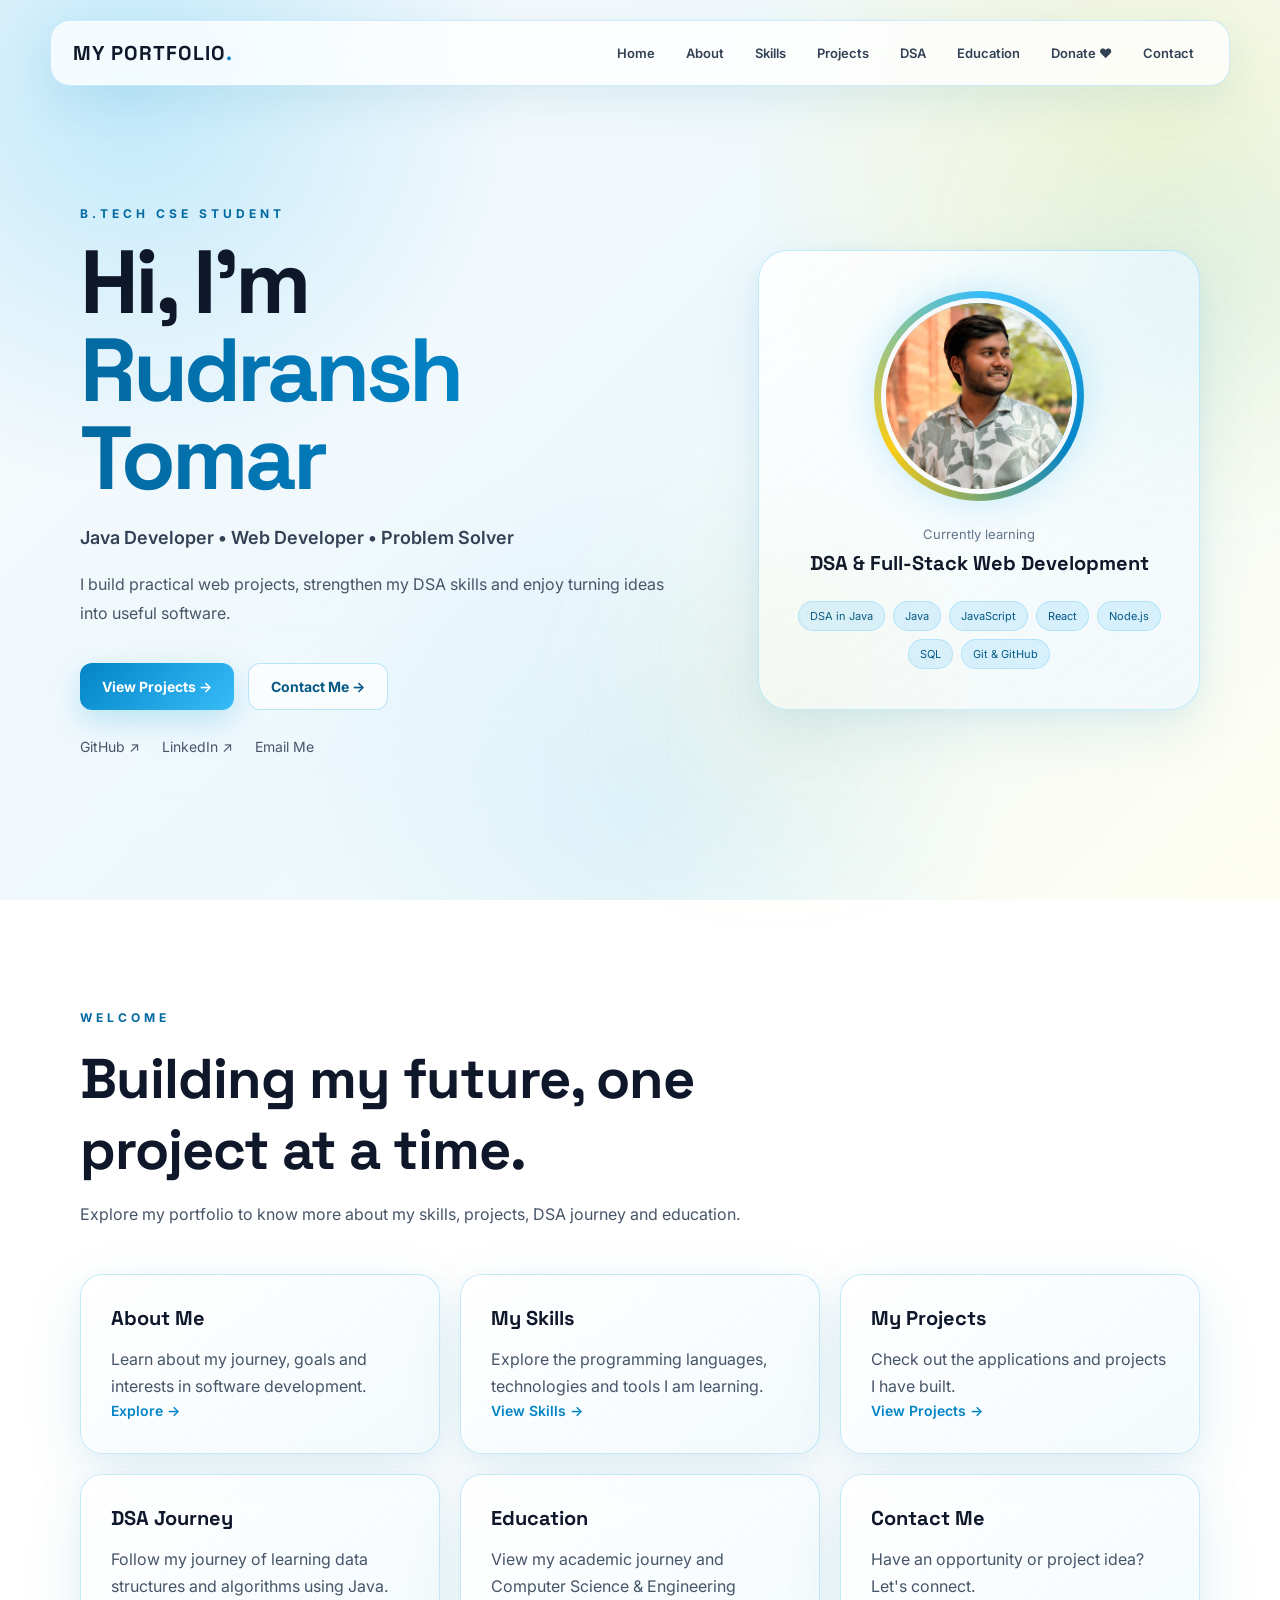
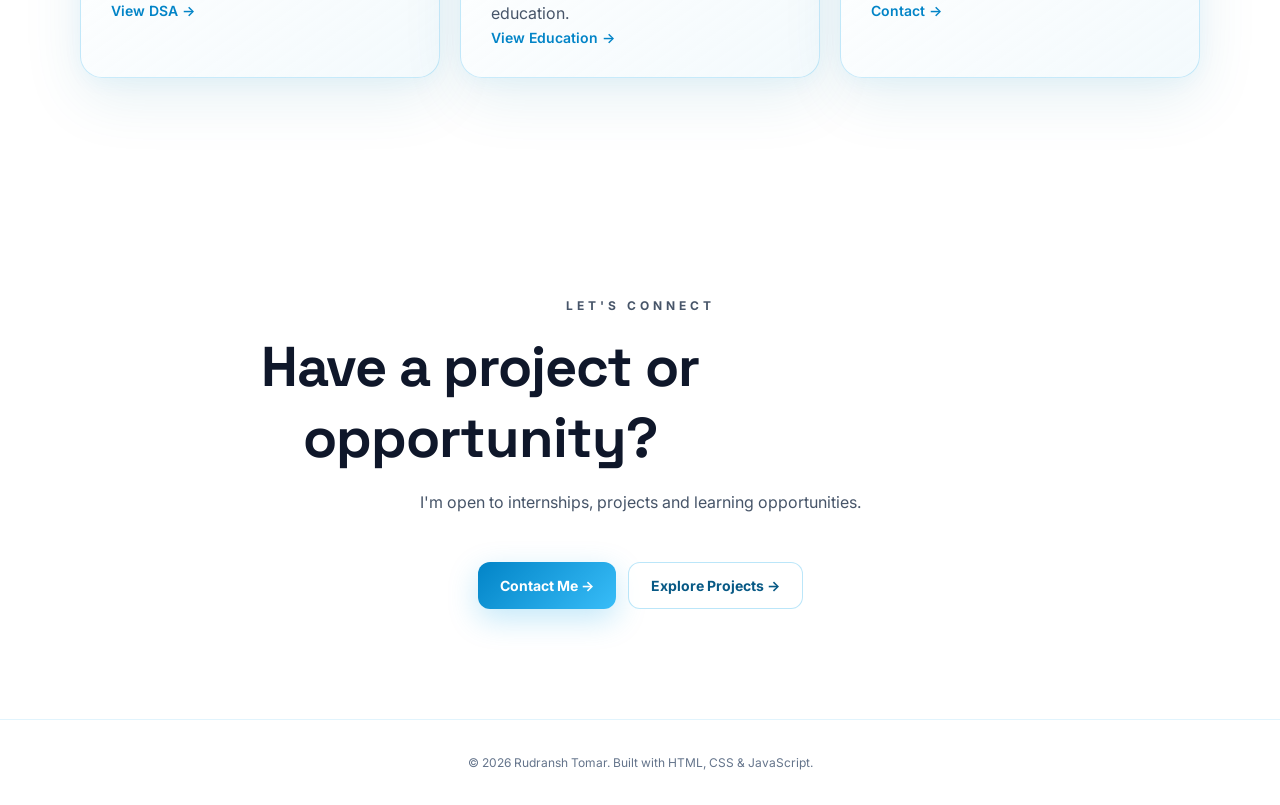
==== commit 1f28ea9d: "update" ====
--- a/index.html
+++ b/index.html
@@ -9,6 +9,7 @@
 
     <meta name="description"
         content="Rudransh Tomar - CSE student, Java programmer and aspiring full-stack web developer.">
+        <link rel="icon" type="image/png" href="img.png">
 
     <link rel="stylesheet" href="style.css">
 </head>
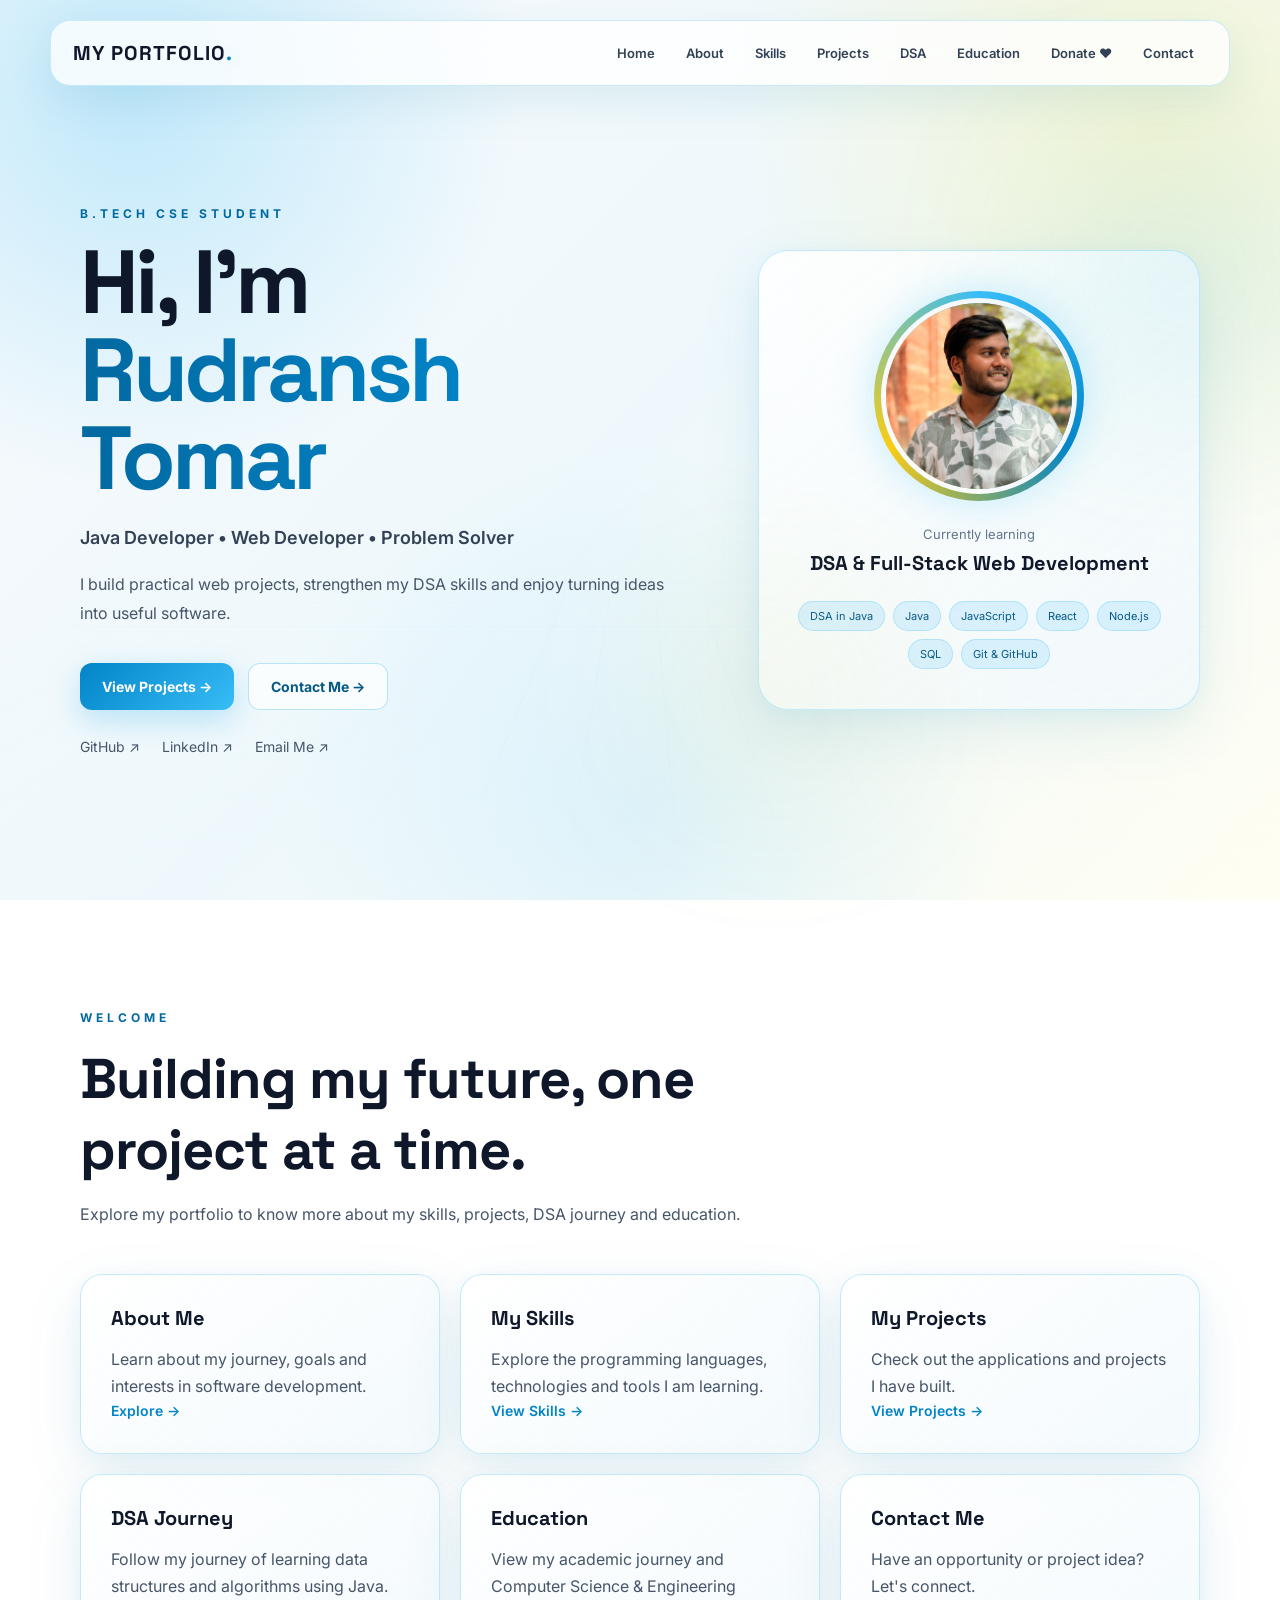
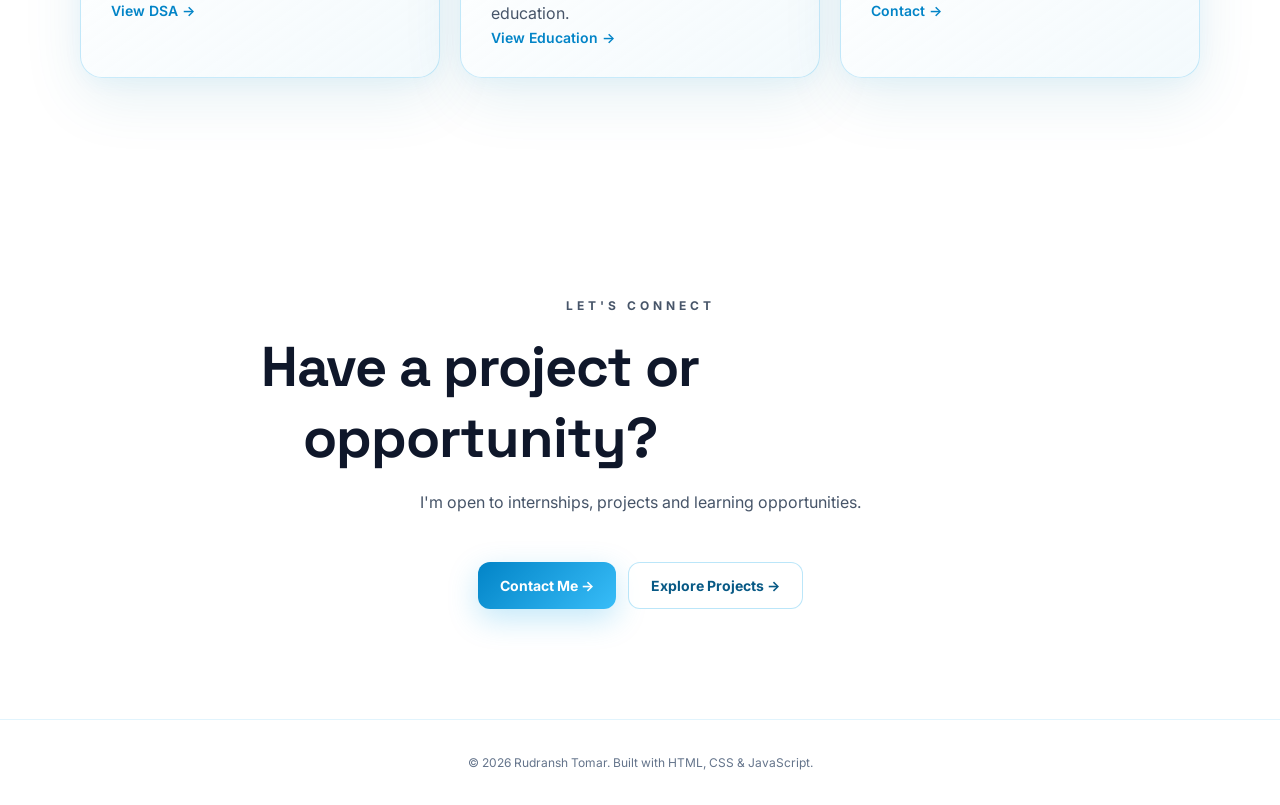
==== commit 30be5d26: "commit" ====
--- a/index.html
+++ b/index.html
@@ -199,7 +199,7 @@
                     <a
                         href="mailto:2k25cse2510582@gmail.com">
 
-                        Email Me
+                        Email Me ↗
 
                     </a>
 
